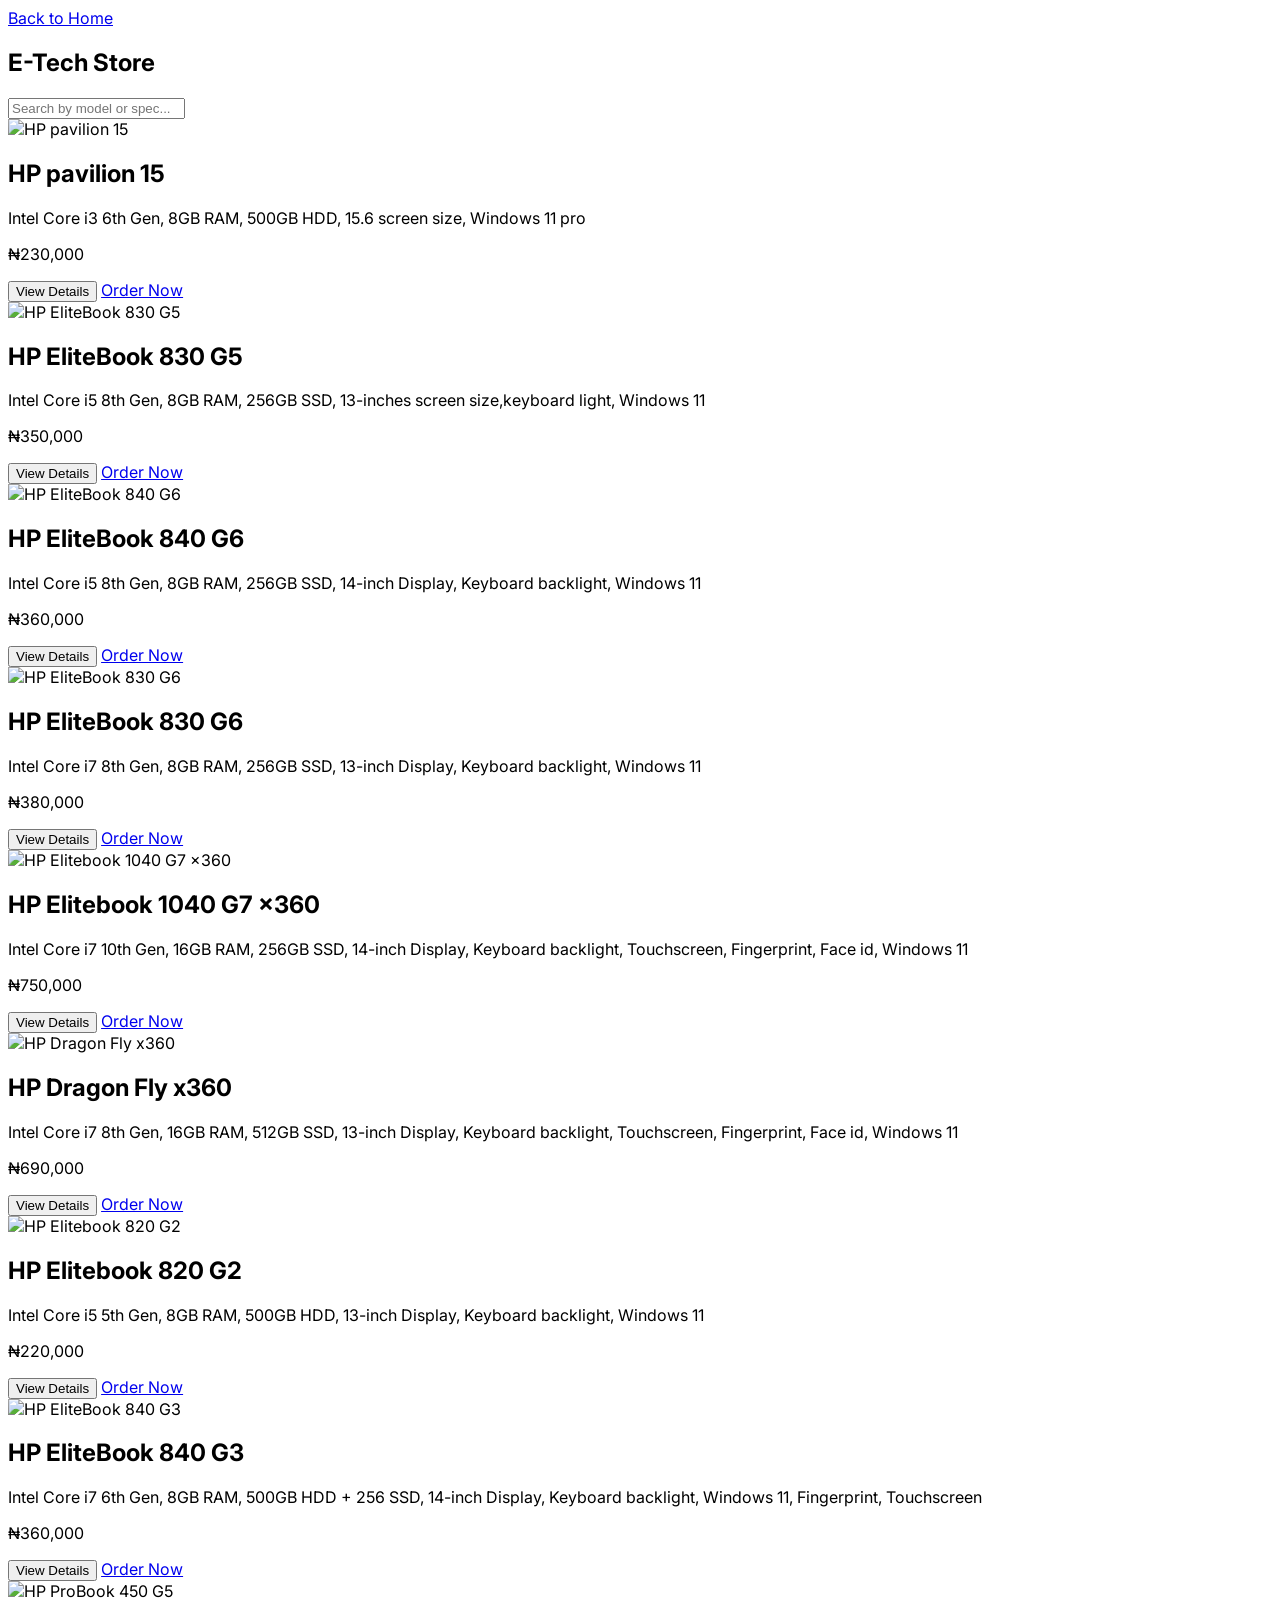
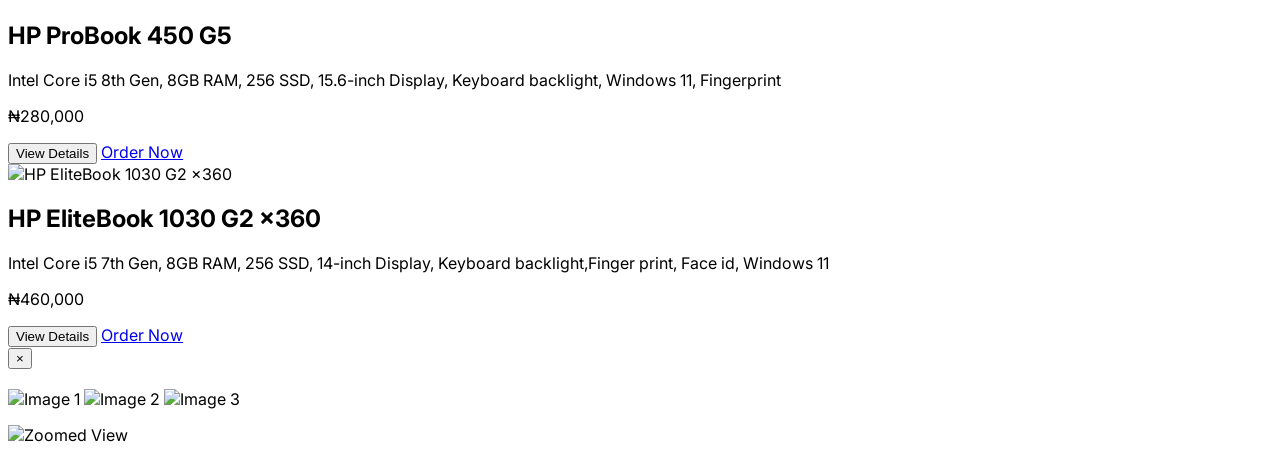
==== store.html @ 160f9343 "Add files via upload" ====
<!DOCTYPE html><html lang="en">
  <head>
    <meta charset="UTF-8">
    <meta name="viewport" content="width=device-width, initial-scale=1.0">
    <title>E-Tech Store</title>
    <link href="https://fonts.googleapis.com/css2?family=Inter:wght@400;600&display=swap" rel="stylesheet">
    <script src="https://cdn.tailwindcss.com"></script>
    <style>
        body {
            font-family: 'Inter', sans-serif;
        }
        .zoom:hover {
            transform: scale(1.1);
            transition: transform 0.3s ease;
        }
    </style>
</head>
<body class="bg-gray-100">
    <nav class="bg-white shadow-md p-4 flex justify-between items-center">
        <a href="index.html" class="text-xl font-bold text-blue-600">Back to Home</a>
        <h1 class="text-xl font-semibold text-gray-800">E-Tech Store</h1>
    </nav><div class="p-4">
    <input id="filterInput" type="text" placeholder="Search by model or spec..."
        class="w-full p-2 mb-4 border border-gray-300 rounded-md" oninput="filterProducts()"><div id="productGrid" class="grid grid-cols-1 sm:grid-cols-2 lg:grid-cols-3 gap-6"></div>

</div><!-- Modal for product details --><div id="productModal" class="fixed inset-0 bg-black bg-opacity-50 hidden justify-center items-center z-50">
    <div class="bg-white p-6 rounded-lg max-w-lg w-full relative">
        <button onclick="closeModal()" class="absolute top-2 right-2 text-gray-500 text-2xl">&times;</button>
        <h2 id="modalTitle" class="text-xl font-semibold mb-2"></h2>
        <div class="grid grid-cols-3 gap-2 mb-4">
            <img id="modalImg1" src="" alt="Image 1" class="rounded cursor-pointer zoom">
            <img id="modalImg2" src="" alt="Image 2" class="rounded cursor-pointer zoom">
            <img id="modalImg3" src="" alt="Image 3" class="rounded cursor-pointer zoom">
        </div>
        <p id="modalSpecs" class="text-gray-700"></p>
    </div>
</div><!-- Zoom Lightbox -->
<div id="zoomLightbox" class="fixed inset-0 bg-black bg-opacity-80 hidden justify-center items-center z-50">
  <img id="zoomedImg" src="" class="max-h-[90%] max-w-[90%] rounded-lg shadow-xl" alt="Zoomed View">
</div>

<script>
  const products = [
    {
      model: "HP pavilion 15",
      specs: "Intel Core i3 6th Gen, 8GB RAM, 500GB HDD, 15.6 screen size, Windows 11 pro",
      price: "₦230,000",
      images: ["/images/pavilion.jpg", "/images/pavilion 2.jpg", "/images/pavilion.jpg"]
    },
    {
      model: "HP EliteBook 830 G5",
      specs: "Intel Core i5 8th Gen, 8GB RAM, 256GB SSD, 13-inches screen size,keyboard light, Windows 11",
      price: "₦350,000",
      images: ["/images/G5.jpg", "/images/g52.jpg", "/images/g53.jpg"]
    },
    {
      model: "HP EliteBook 840 G6",
      specs: "Intel Core i5 8th Gen, 8GB RAM, 256GB SSD, 14-inch Display, Keyboard backlight, Windows 11",
      price: "₦360,000",
      images: ["/images/g6.jpg", "/images/g61.jpg", "/images/g62.jpg"]
    },
     {
      model: "HP EliteBook 830 G6",
      specs: "Intel Core i7 8th Gen, 8GB RAM, 256GB SSD, 13-inch Display, Keyboard backlight, Windows 11",
      price: "₦380,000",
      images: ["/images/g63.jpg", "/images/g64.jpg", "/images/g65.jpg"]
    },
    {
      model: "HP Elitebook 1040 G7 x360",
      specs: "Intel Core i7 10th Gen, 16GB RAM, 256GB SSD, 14-inch Display, Keyboard backlight, Touchscreen, Fingerprint, Face id, Windows 11",
      price: "₦750,000",
      images: ["/images/g4.jpg", "/images/g4.jpg", "/images/g4.jpg"]
    },
     {
      model: "HP Dragon Fly x360",
      specs: "Intel Core i7 8th Gen, 16GB RAM, 512GB SSD, 13-inch Display, Keyboard backlight, Touchscreen, Fingerprint, Face id, Windows 11",
      price: "₦690,000",
      images: ["/images/fly1.jpg", "/images/fly2.jpg", "/images/fly3.jpg"]
    },
    {
      model: "HP Elitebook 820 G2",
      specs: "Intel Core i5 5th Gen, 8GB RAM, 500GB HDD, 13-inch Display, Keyboard backlight, Windows 11",
      price: "₦220,000",
      images: ["/images/g2.jpg", "/images/g22.jpg", "/images/g23.jpg"]
    },
    {
      model: "HP EliteBook 840 G3",
      specs: "Intel Core i7 6th Gen, 8GB RAM, 500GB HDD + 256 SSD, 14-inch Display, Keyboard backlight, Windows 11, Fingerprint, Touchscreen",
      price: "₦360,000",
      images: ["/images/g3.jpg", "/images/g32.jpg", "/images/g33.jpg"]
    },
     {
      model: "HP ProBook 450 G5",
      specs: "Intel Core i5 8th Gen, 8GB RAM, 256 SSD, 15.6-inch Display, Keyboard backlight, Windows 11, Fingerprint",
      price: "₦280,000",
      images: ["/images/pro.jpg", "/images/pro1.jpg", "/images/pro2.jpg"]
    },
    {
      model: "HP EliteBook 1030 G2 x360",
      specs: "Intel Core i5 7th Gen, 8GB RAM, 256 SSD, 14-inch Display, Keyboard backlight,Finger print, Face id, Windows 11",
      price: "₦460,000",
      images: ["/images/g24.jpg", "/images/g25.jpg", "/images/g26.jpg"]
    },
  ];

  function displayProducts(filteredProducts = products) {
    const grid = document.getElementById('productGrid');
    grid.innerHTML = '';

    filteredProducts.forEach(product => {
      const card = document.createElement('div');
      card.className = 'bg-white p-4 rounded-lg shadow-md';

      card.innerHTML = `
        <img src="${product.images[0]}" alt="${product.model}" class="w-full h-40 object-cover mb-2 rounded">
        <h2 class="text-lg font-semibold">${product.model}</h2>
        <p class="text-gray-600">${product.specs}</p>
        <p class="text-blue-600 font-bold mt-2">${product.price}</p>
        <div class="flex justify-between mt-4">
          <button onclick='viewDetails(${JSON.stringify(product)})' class="text-sm bg-gray-200 hover:bg-gray-300 px-3 py-1 rounded">View Details</button>
          <a href="https://wa.me/2347013930533?text=Hello, I'm%20interested%20in%20${encodeURIComponent(product.model)}"
             class="text-sm bg-green-500 text-white px-3 py-1 rounded hover:bg-green-600">Order Now</a>
        </div>
      `;
      grid.appendChild(card);
    });
  }

  function filterProducts() {
    const query = document.getElementById('filterInput').value.toLowerCase();
    const filtered = products.filter(p =>
      p.model.toLowerCase().includes(query) || p.specs.toLowerCase().includes(query)
    );
    displayProducts(filtered);
  }

  function viewDetails(product) {
    document.getElementById('modalTitle').textContent = product.model;
    document.getElementById('modalSpecs').textContent = product.specs;
    document.getElementById('modalImg1').src = product.images[0];
    document.getElementById('modalImg2').src = product.images[1];
    document.getElementById('modalImg3').src = product.images[2];
    document.getElementById('productModal').classList.remove('hidden');
    document.getElementById('productModal').classList.add('flex');
  }

  function closeModal() {
    document.getElementById('productModal').classList.add('hidden');
    document.getElementById('productModal').classList.remove('flex');
  }

  // Lightbox zoom
  const zoomedImg = document.getElementById('zoomedImg');
  const zoomLightbox = document.getElementById('zoomLightbox');

  ['modalImg1', 'modalImg2', 'modalImg3'].forEach(id => {
    document.getElementById(id).addEventListener('click', (e) => {
      zoomedImg.src = e.target.src;
      zoomLightbox.classList.remove('hidden');
      zoomLightbox.classList.add('flex');
    });
  });

  zoomLightbox.addEventListener('click', () => {
    zoomLightbox.classList.add('hidden');
    zoomLightbox.classList.remove('flex');
  });

  // Initial display
  displayProducts();
</script>
</body>
</html>
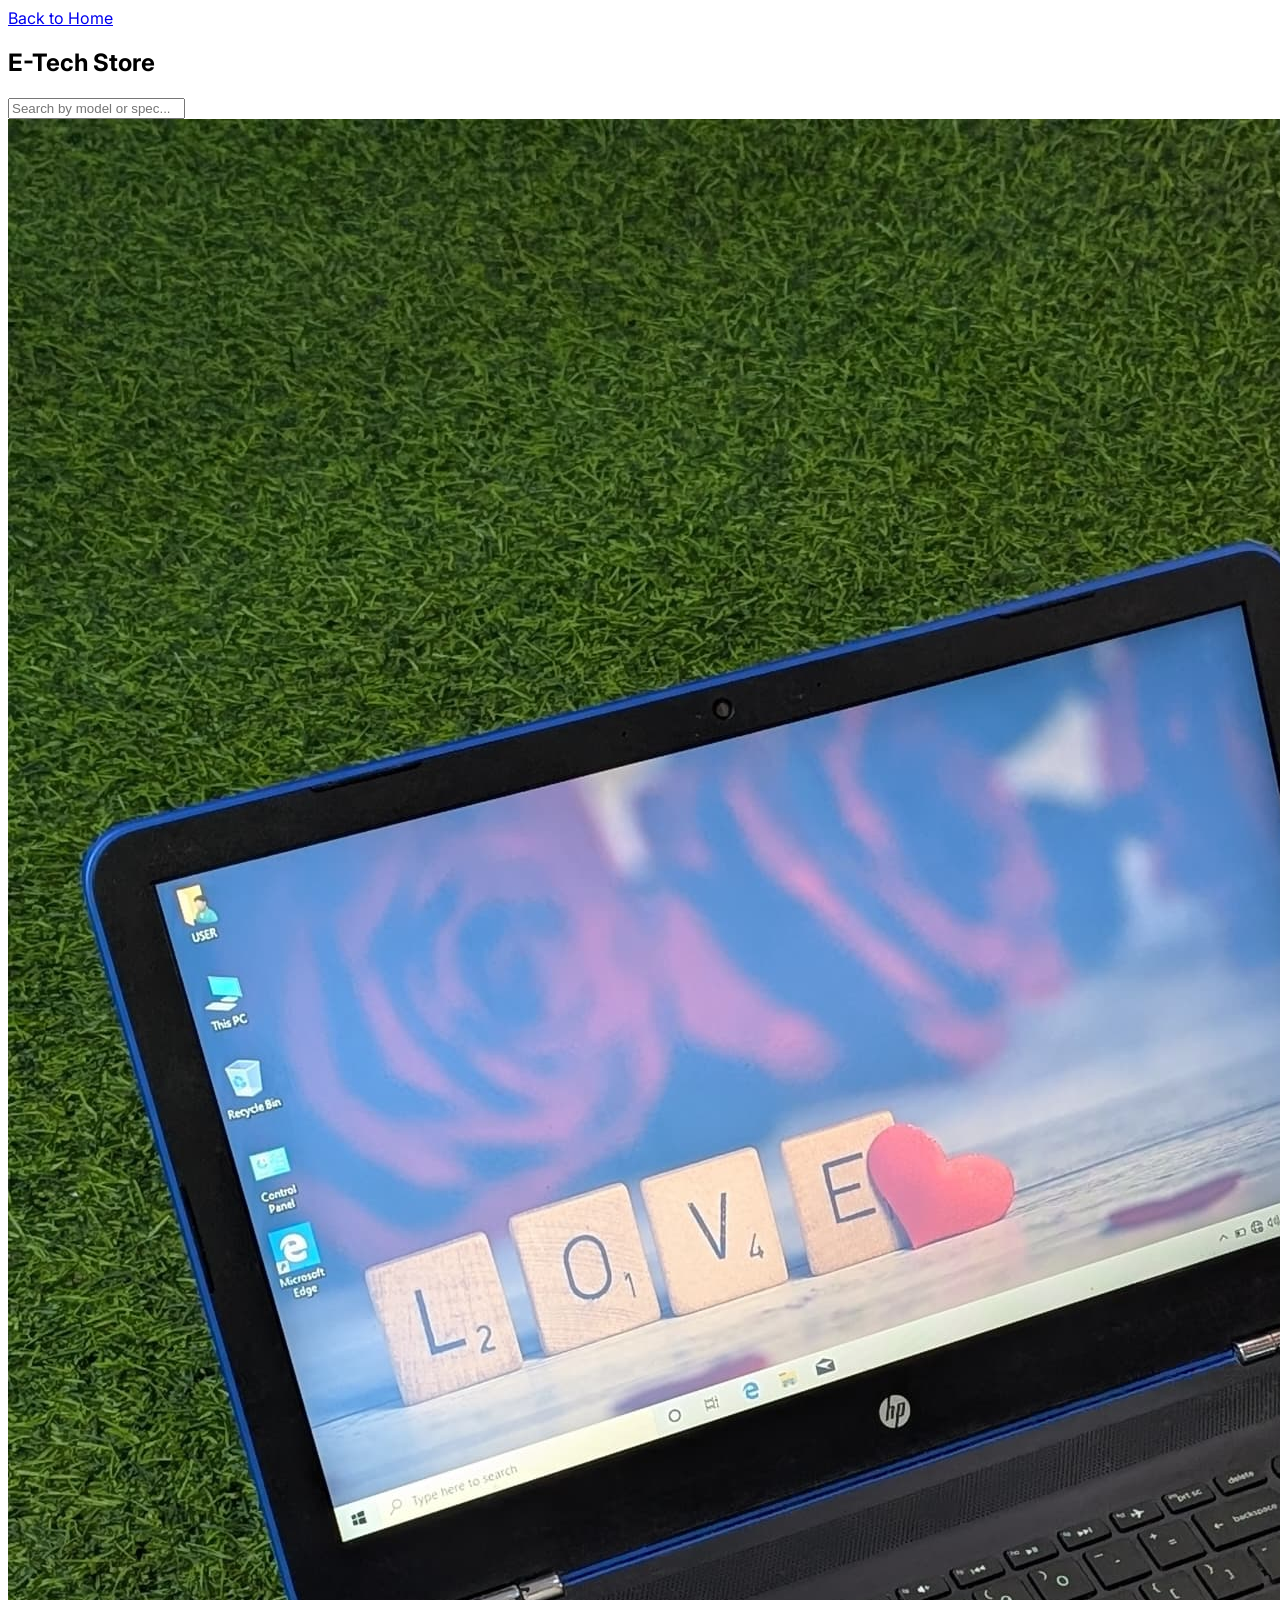
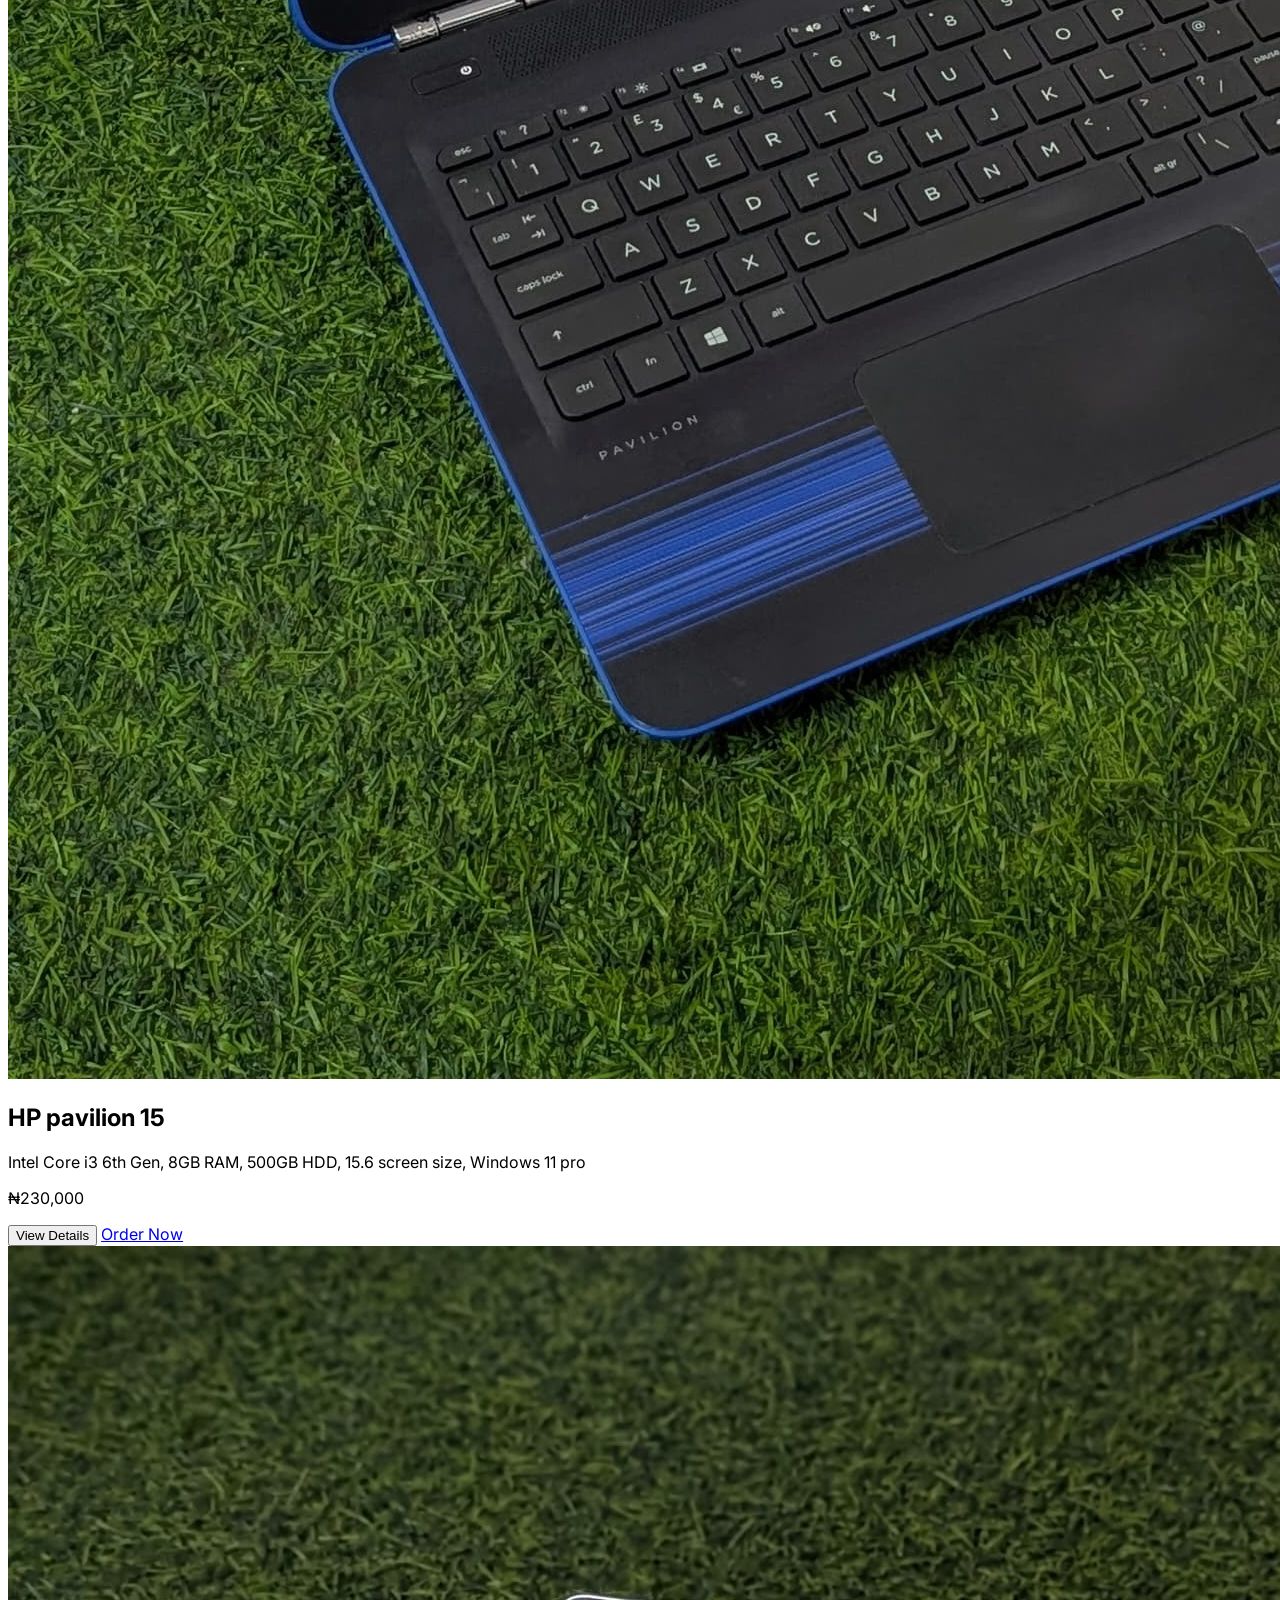
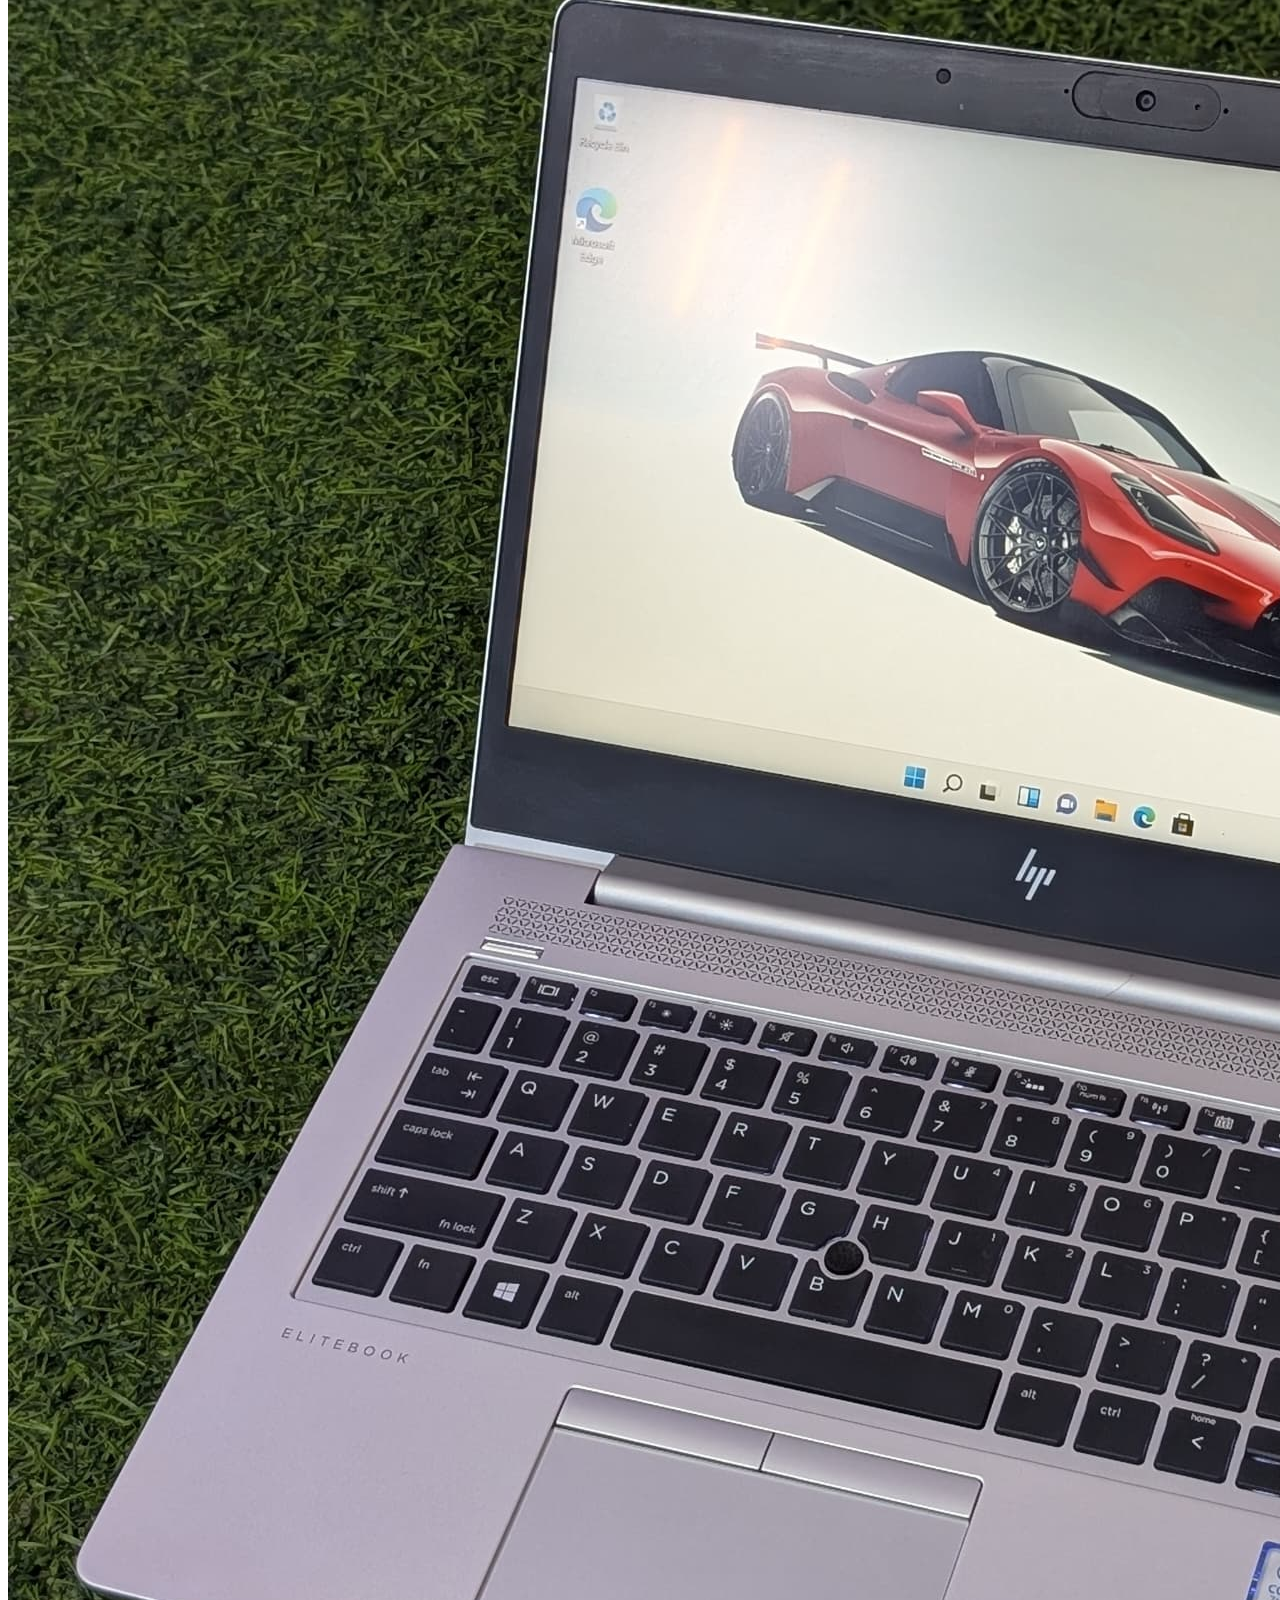
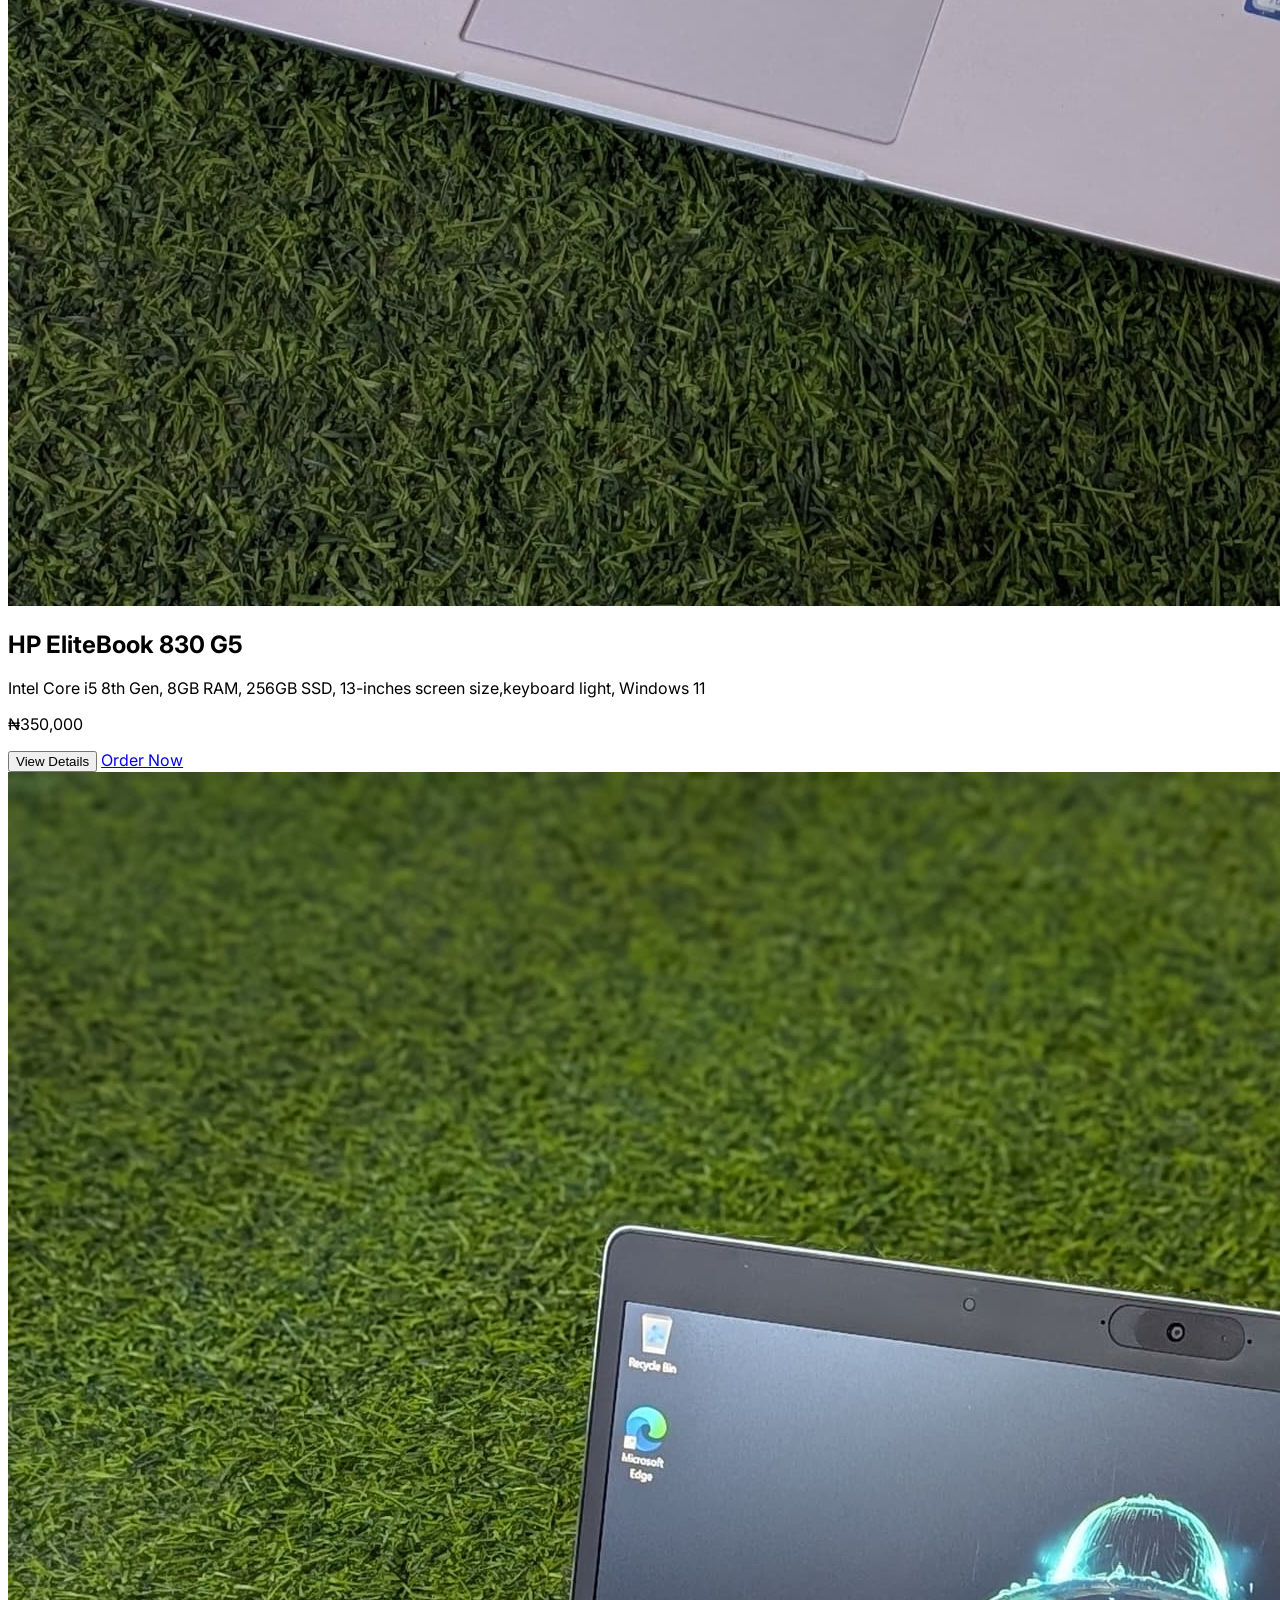
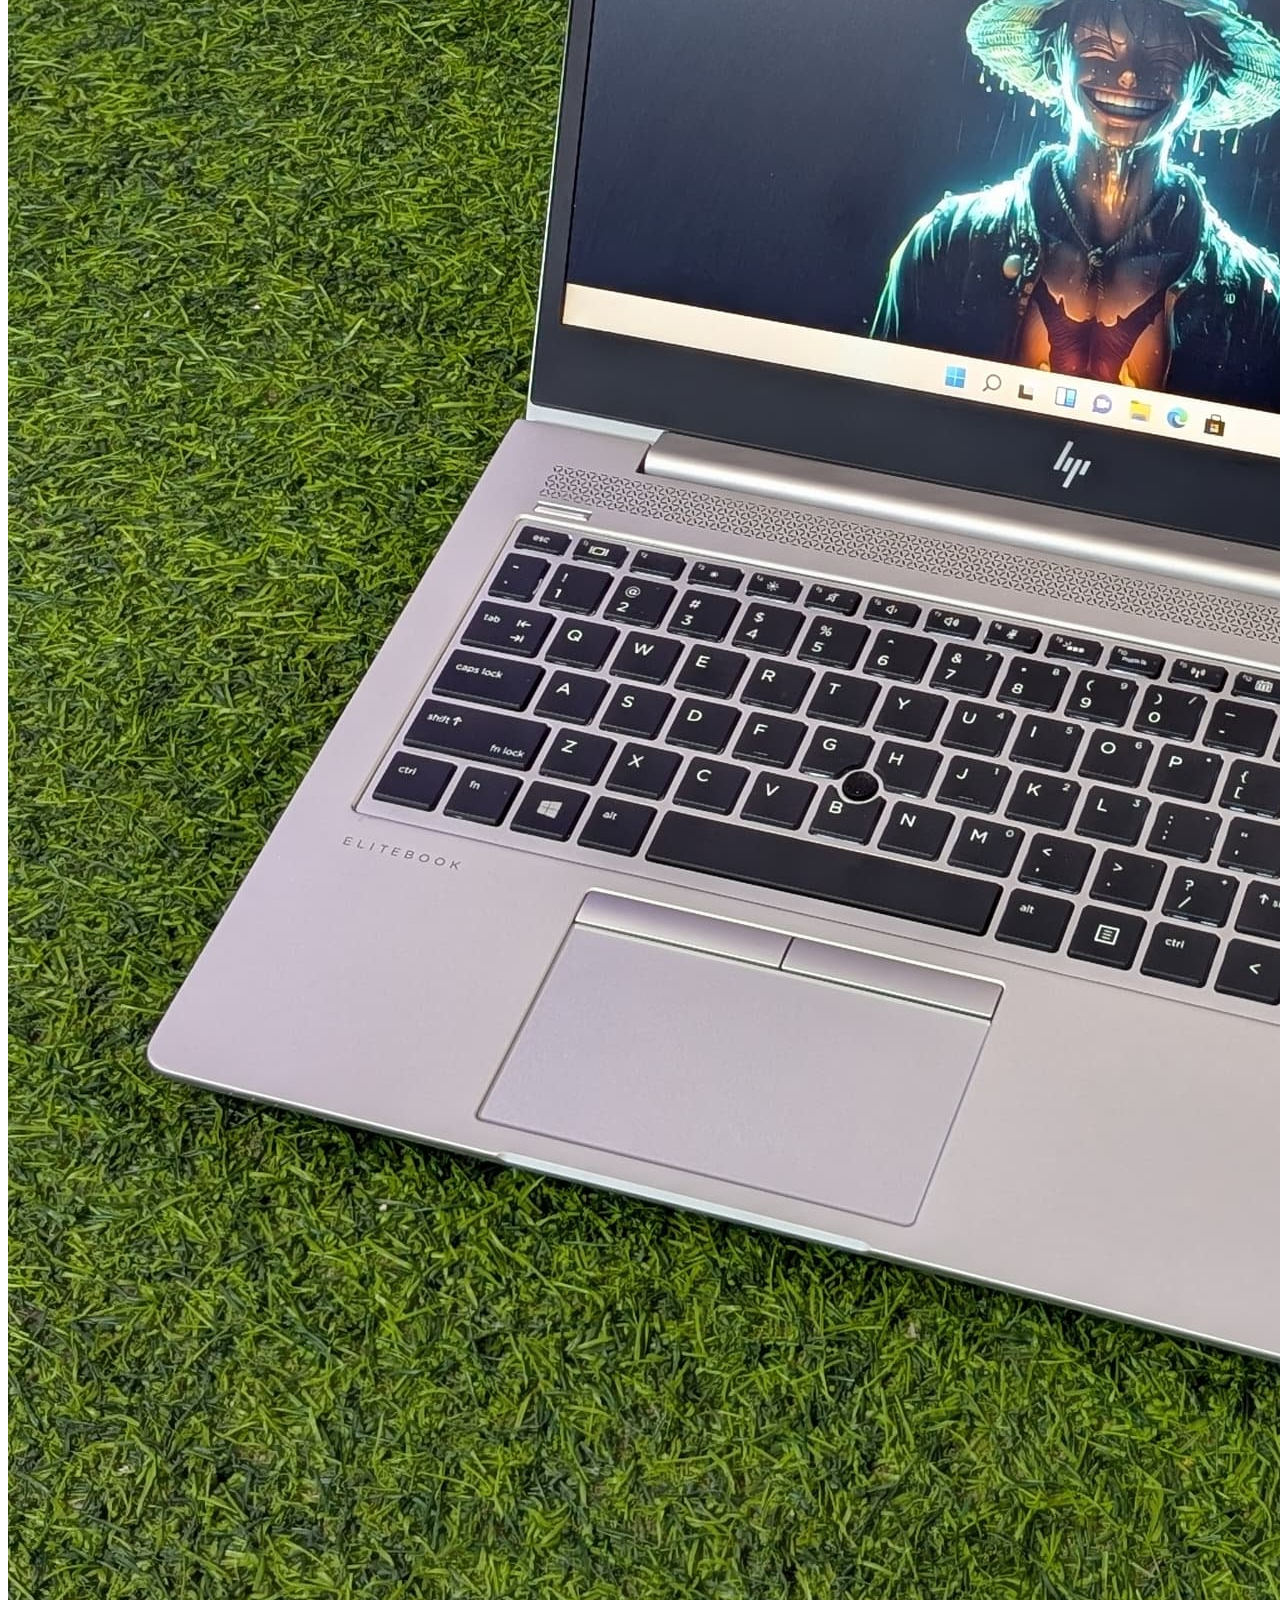
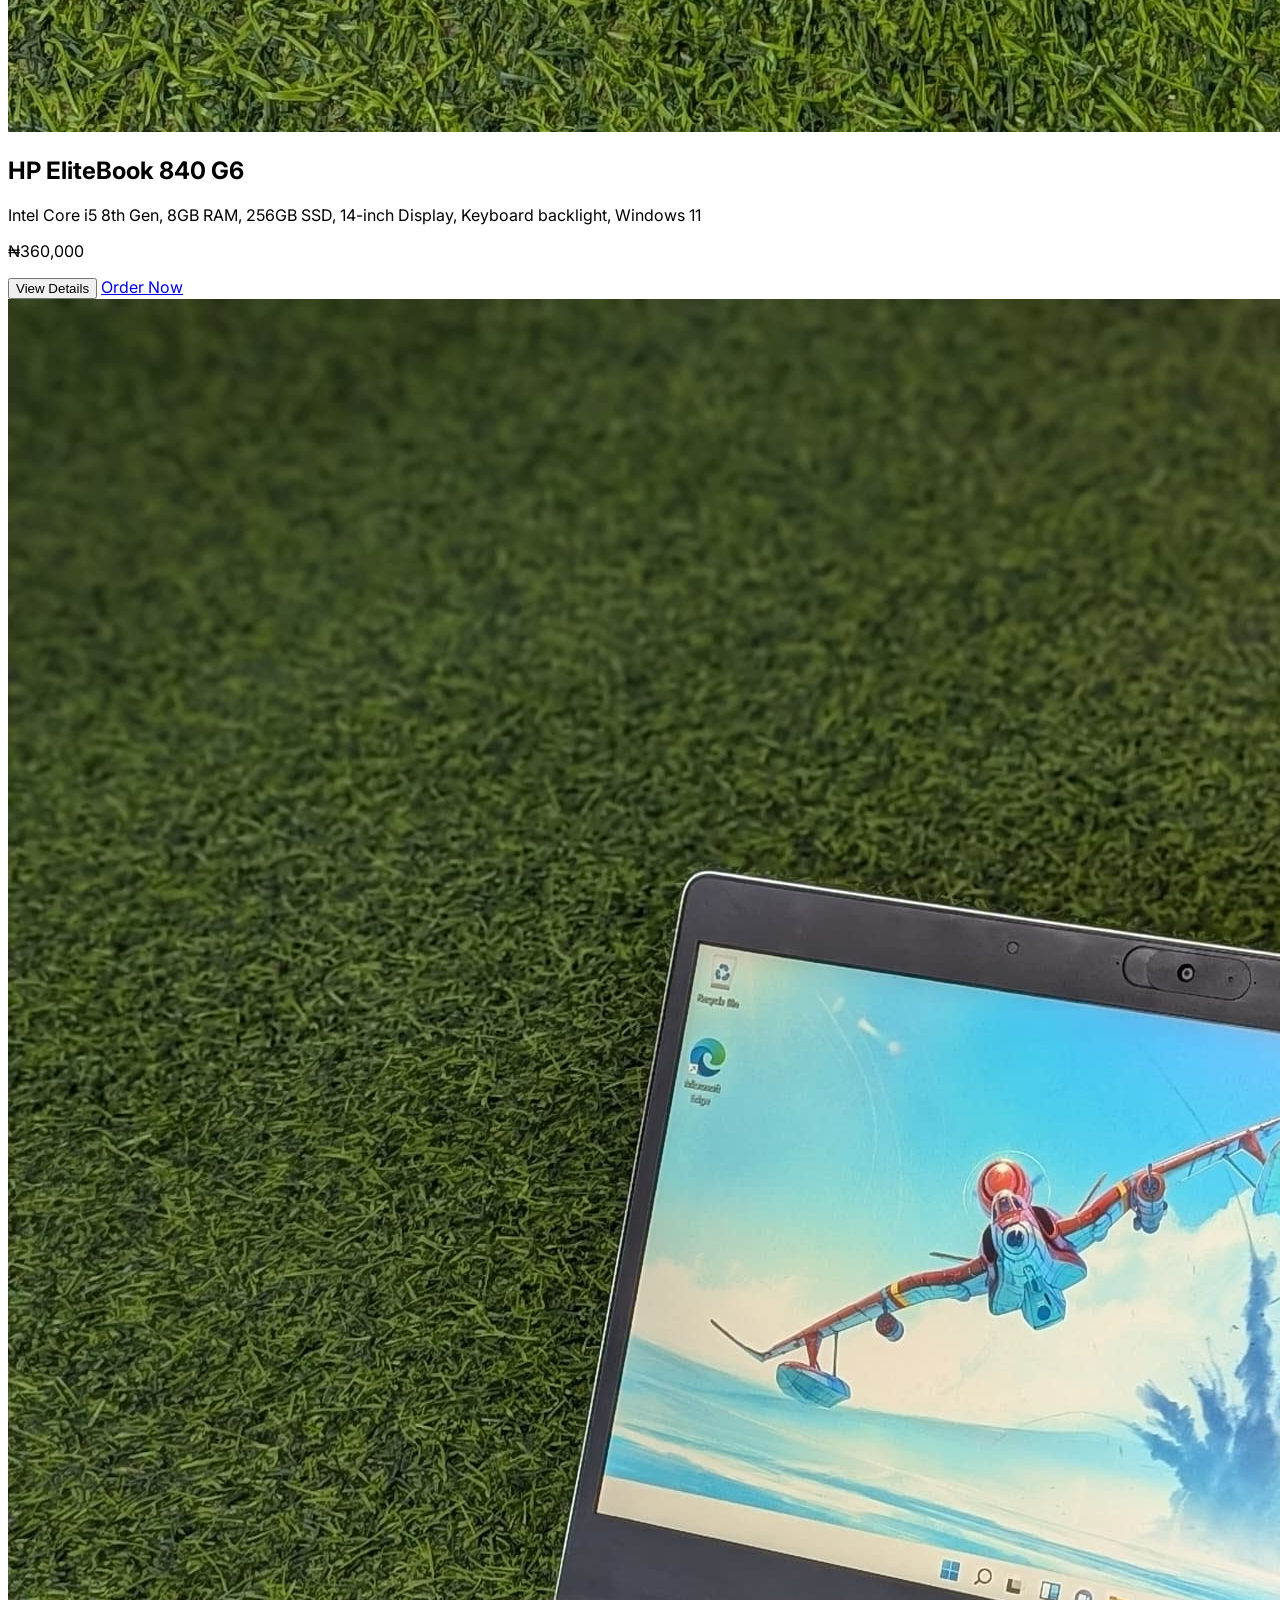
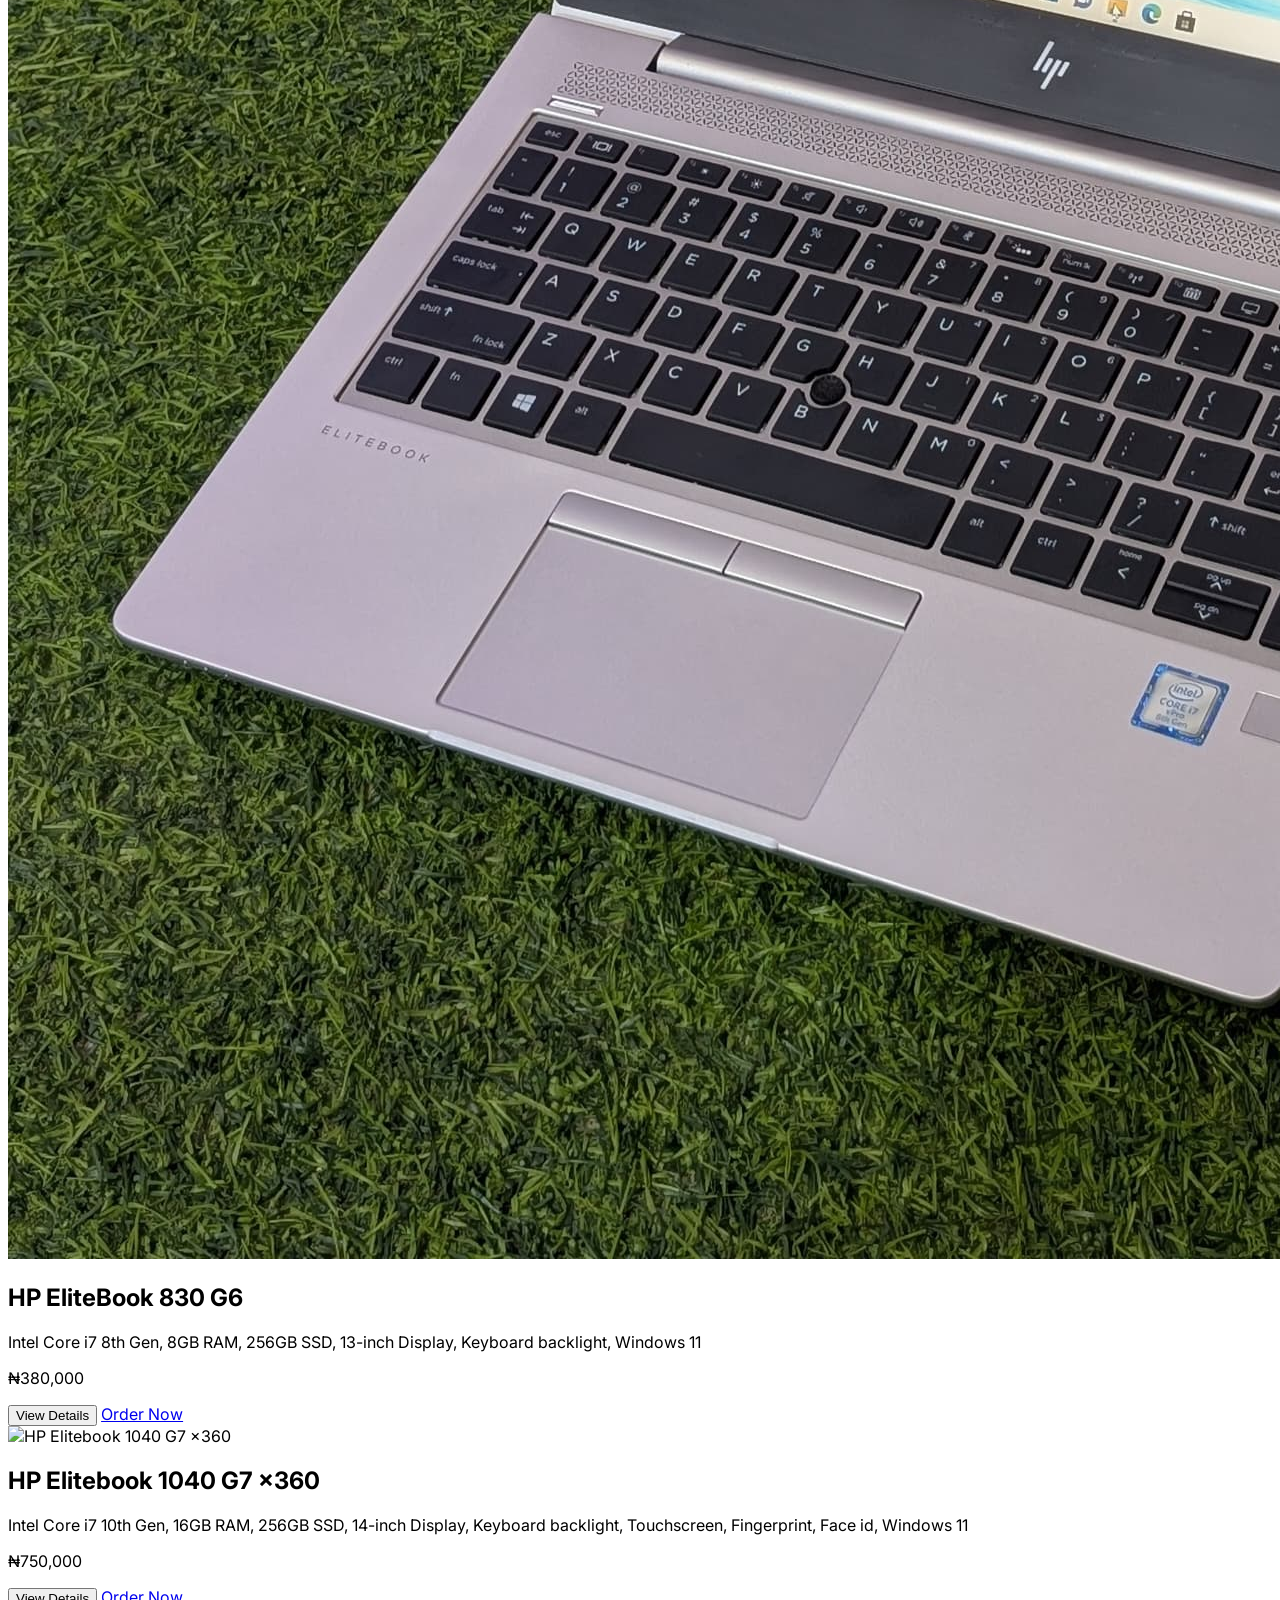
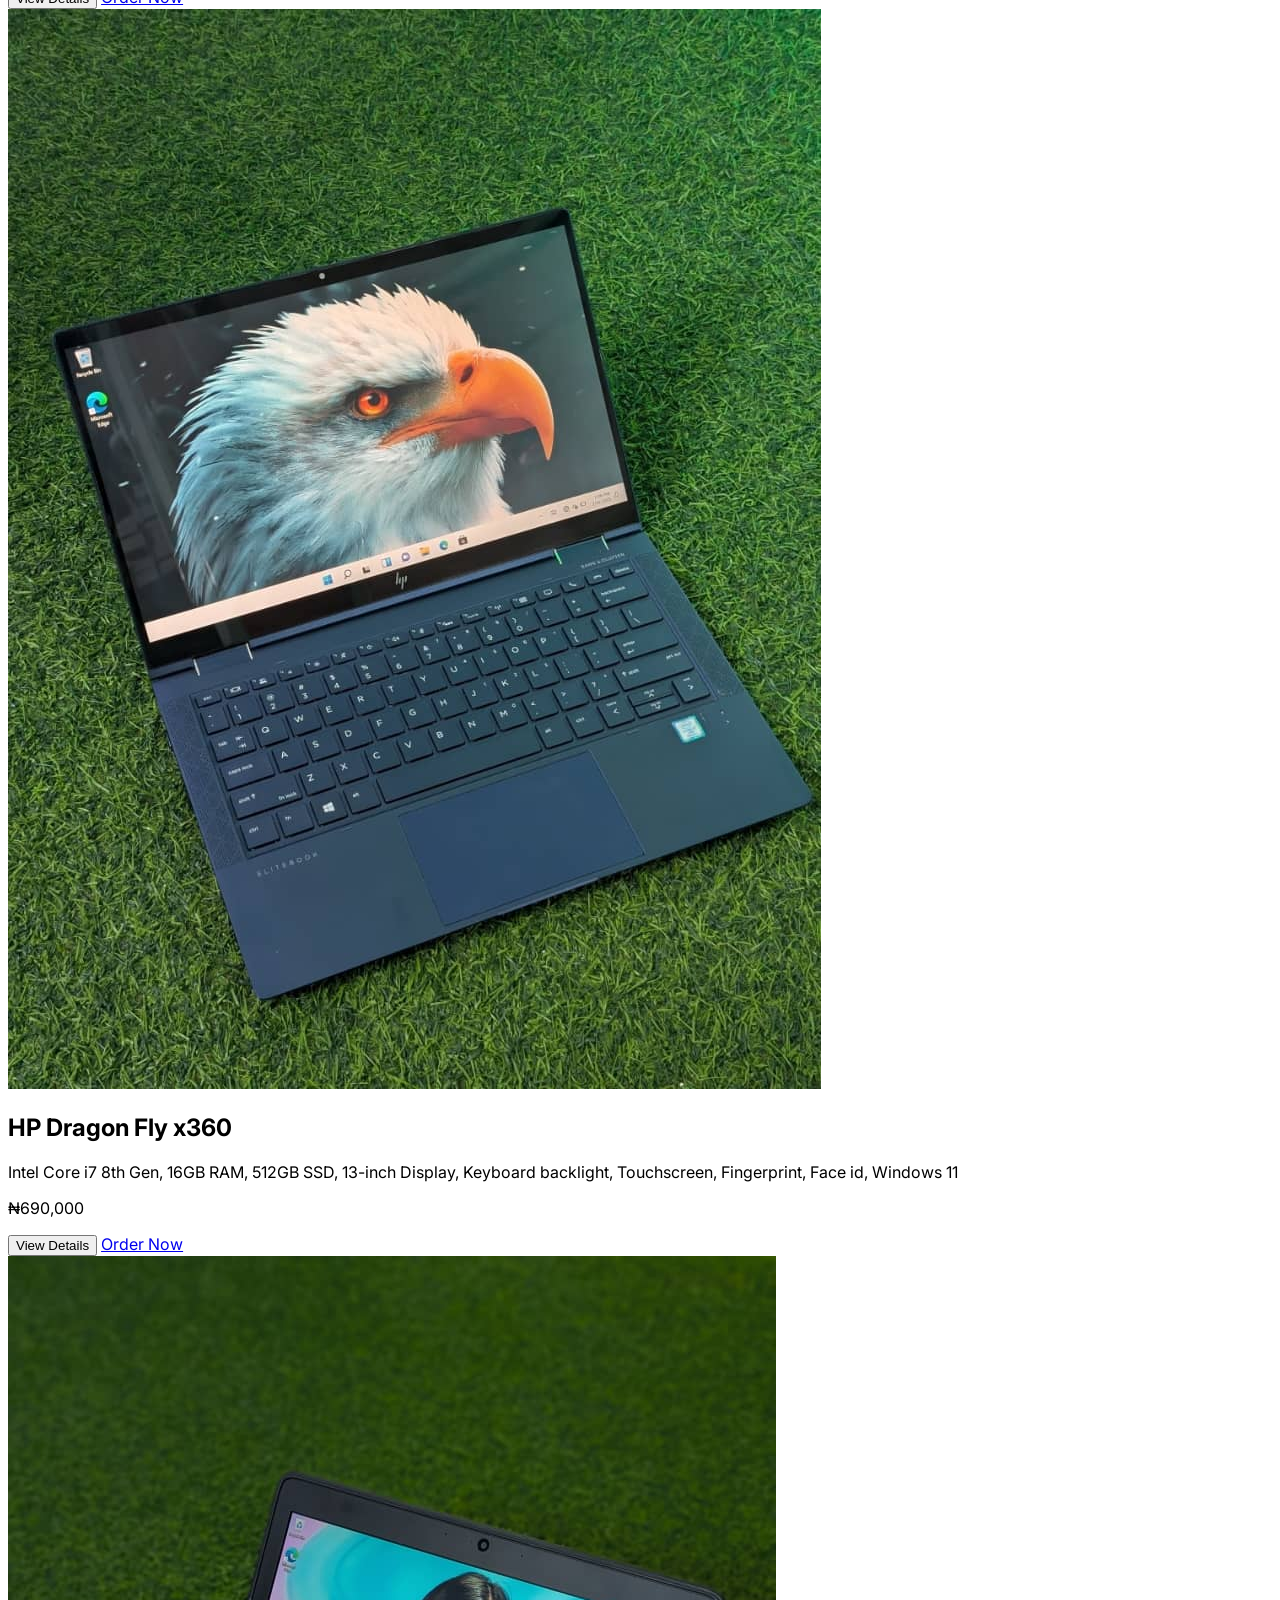
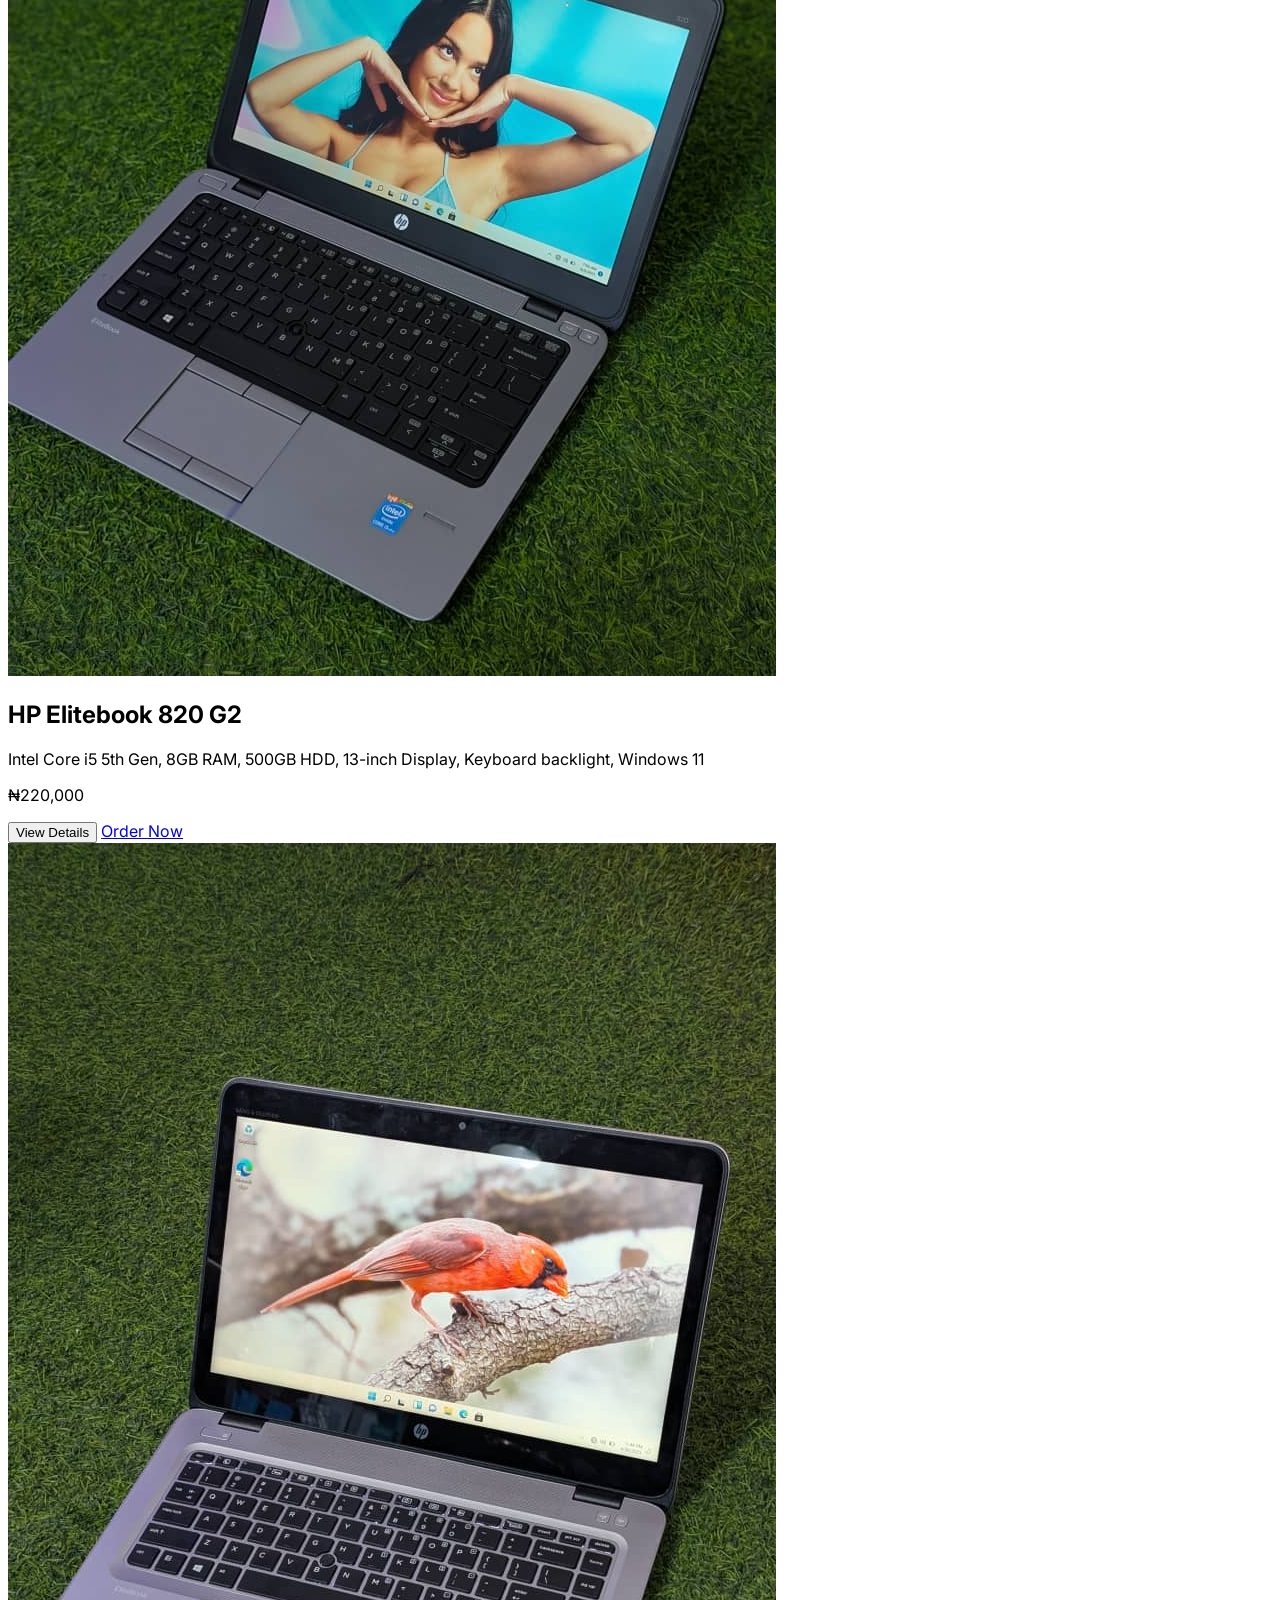
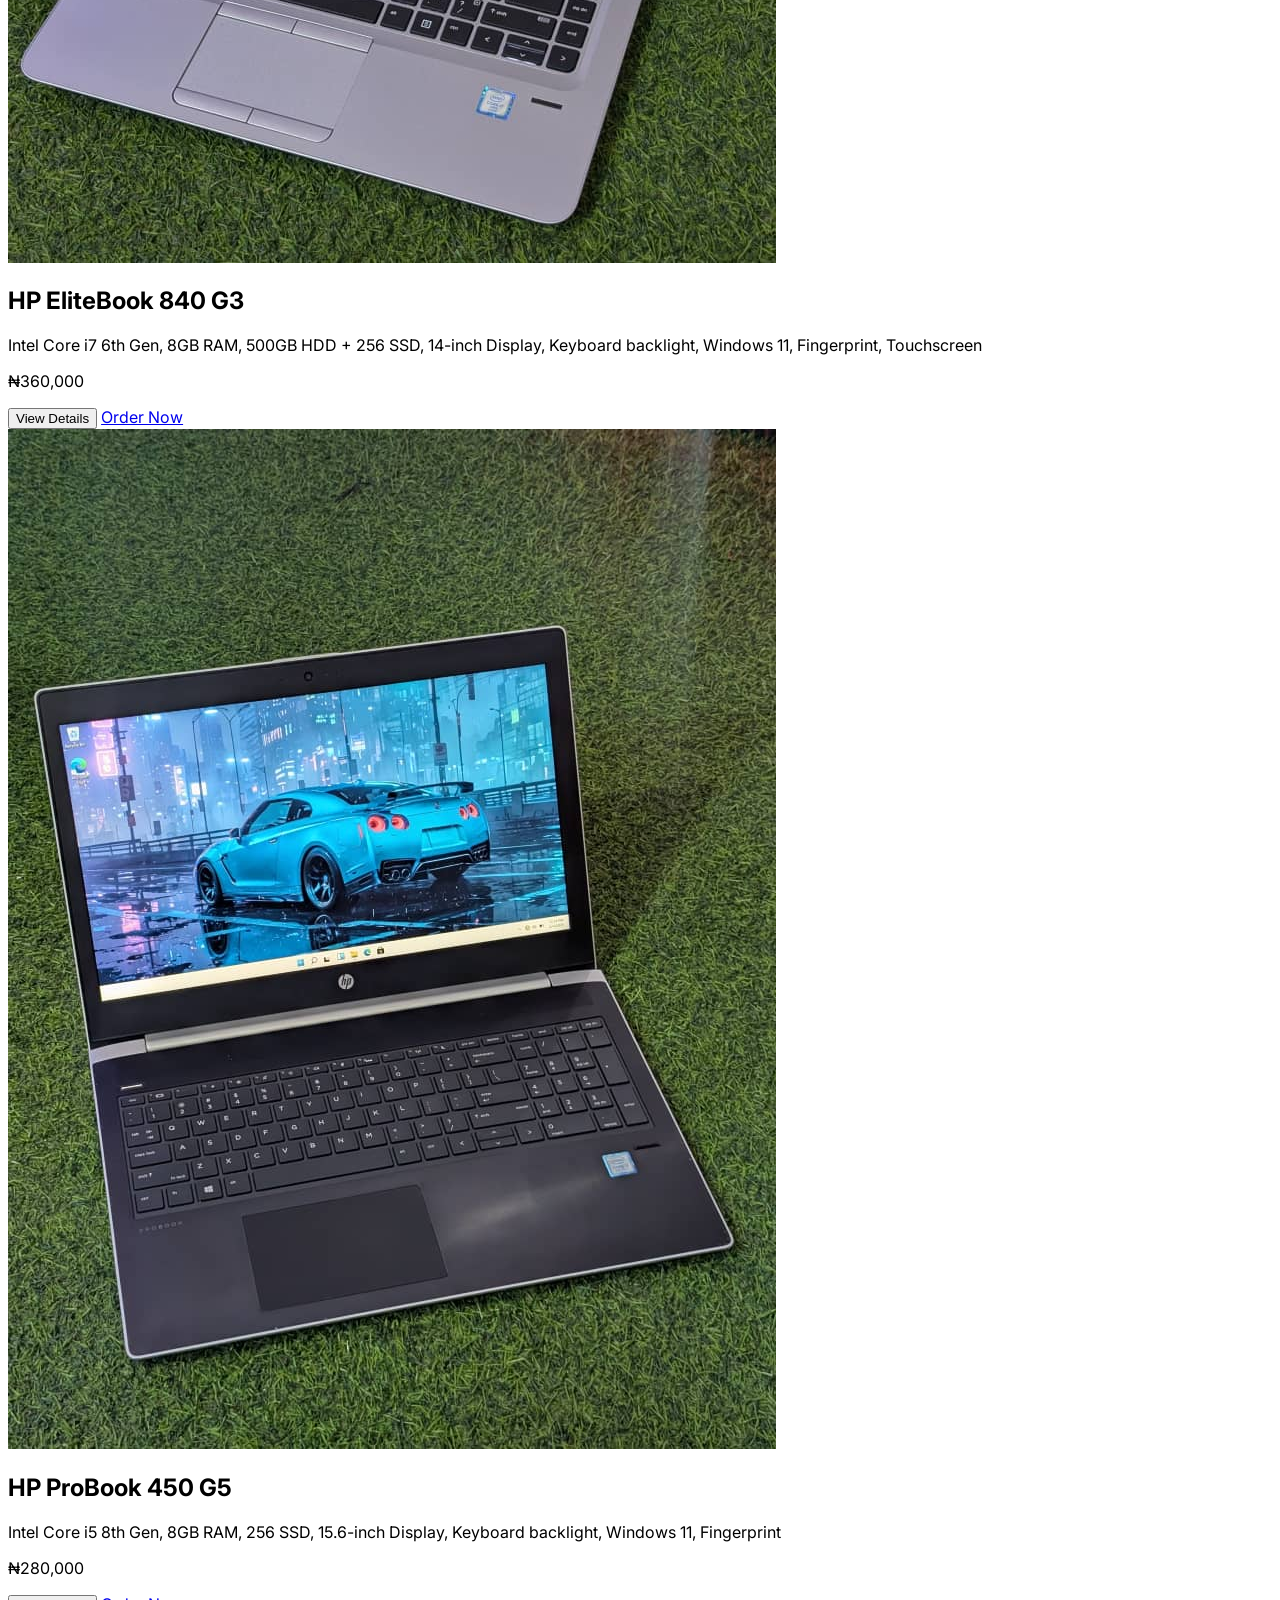
==== commit 7553e501: "store.html updated" ====
--- a/store.html
+++ b/store.html
@@ -45,61 +45,61 @@
       model: "HP pavilion 15",
       specs: "Intel Core i3 6th Gen, 8GB RAM, 500GB HDD, 15.6 screen size, Windows 11 pro",
       price: "₦230,000",
-      images: ["/images/pavilion.jpg", "/images/pavilion 2.jpg", "/images/pavilion.jpg"]
+      images: ["pavilion.jpg", "pavilion 2.jpg", "pavilion.jpg"]
     },
     {
       model: "HP EliteBook 830 G5",
       specs: "Intel Core i5 8th Gen, 8GB RAM, 256GB SSD, 13-inches screen size,keyboard light, Windows 11",
       price: "₦350,000",
-      images: ["/images/G5.jpg", "/images/g52.jpg", "/images/g53.jpg"]
+      images: ["G5.jpg", "g52.jpg", "g53.jpg"]
     },
     {
       model: "HP EliteBook 840 G6",
       specs: "Intel Core i5 8th Gen, 8GB RAM, 256GB SSD, 14-inch Display, Keyboard backlight, Windows 11",
       price: "₦360,000",
-      images: ["/images/g6.jpg", "/images/g61.jpg", "/images/g62.jpg"]
+      images: ["g6.jpg", "g61.jpg", "g62.jpg"]
     },
      {
       model: "HP EliteBook 830 G6",
       specs: "Intel Core i7 8th Gen, 8GB RAM, 256GB SSD, 13-inch Display, Keyboard backlight, Windows 11",
       price: "₦380,000",
-      images: ["/images/g63.jpg", "/images/g64.jpg", "/images/g65.jpg"]
+      images: ["g63.jpg", "g64.jpg", "g65.jpg"]
     },
     {
       model: "HP Elitebook 1040 G7 x360",
       specs: "Intel Core i7 10th Gen, 16GB RAM, 256GB SSD, 14-inch Display, Keyboard backlight, Touchscreen, Fingerprint, Face id, Windows 11",
       price: "₦750,000",
-      images: ["/images/g4.jpg", "/images/g4.jpg", "/images/g4.jpg"]
+      images: ["g4.jpg", "g4.jpg", "g4.jpg"]
     },
      {
       model: "HP Dragon Fly x360",
       specs: "Intel Core i7 8th Gen, 16GB RAM, 512GB SSD, 13-inch Display, Keyboard backlight, Touchscreen, Fingerprint, Face id, Windows 11",
       price: "₦690,000",
-      images: ["/images/fly1.jpg", "/images/fly2.jpg", "/images/fly3.jpg"]
+      images: ["fly1.jpg", "fly2.jpg", "fly3.jpg"]
     },
     {
       model: "HP Elitebook 820 G2",
       specs: "Intel Core i5 5th Gen, 8GB RAM, 500GB HDD, 13-inch Display, Keyboard backlight, Windows 11",
       price: "₦220,000",
-      images: ["/images/g2.jpg", "/images/g22.jpg", "/images/g23.jpg"]
+      images: ["g2.jpg", "g22.jpg", "g23.jpg"]
     },
     {
       model: "HP EliteBook 840 G3",
       specs: "Intel Core i7 6th Gen, 8GB RAM, 500GB HDD + 256 SSD, 14-inch Display, Keyboard backlight, Windows 11, Fingerprint, Touchscreen",
       price: "₦360,000",
-      images: ["/images/g3.jpg", "/images/g32.jpg", "/images/g33.jpg"]
+      images: ["g3.jpg", "g32.jpg", "g33.jpg"]
     },
      {
       model: "HP ProBook 450 G5",
       specs: "Intel Core i5 8th Gen, 8GB RAM, 256 SSD, 15.6-inch Display, Keyboard backlight, Windows 11, Fingerprint",
       price: "₦280,000",
-      images: ["/images/pro.jpg", "/images/pro1.jpg", "/images/pro2.jpg"]
+      images: ["pro.jpg", "pro1.jpg", "pro2.jpg"]
     },
     {
       model: "HP EliteBook 1030 G2 x360",
       specs: "Intel Core i5 7th Gen, 8GB RAM, 256 SSD, 14-inch Display, Keyboard backlight,Finger print, Face id, Windows 11",
       price: "₦460,000",
-      images: ["/images/g24.jpg", "/images/g25.jpg", "/images/g26.jpg"]
+      images: ["g24.jpg", "g25.jpg", "g26.jpg"]
     },
   ];
 
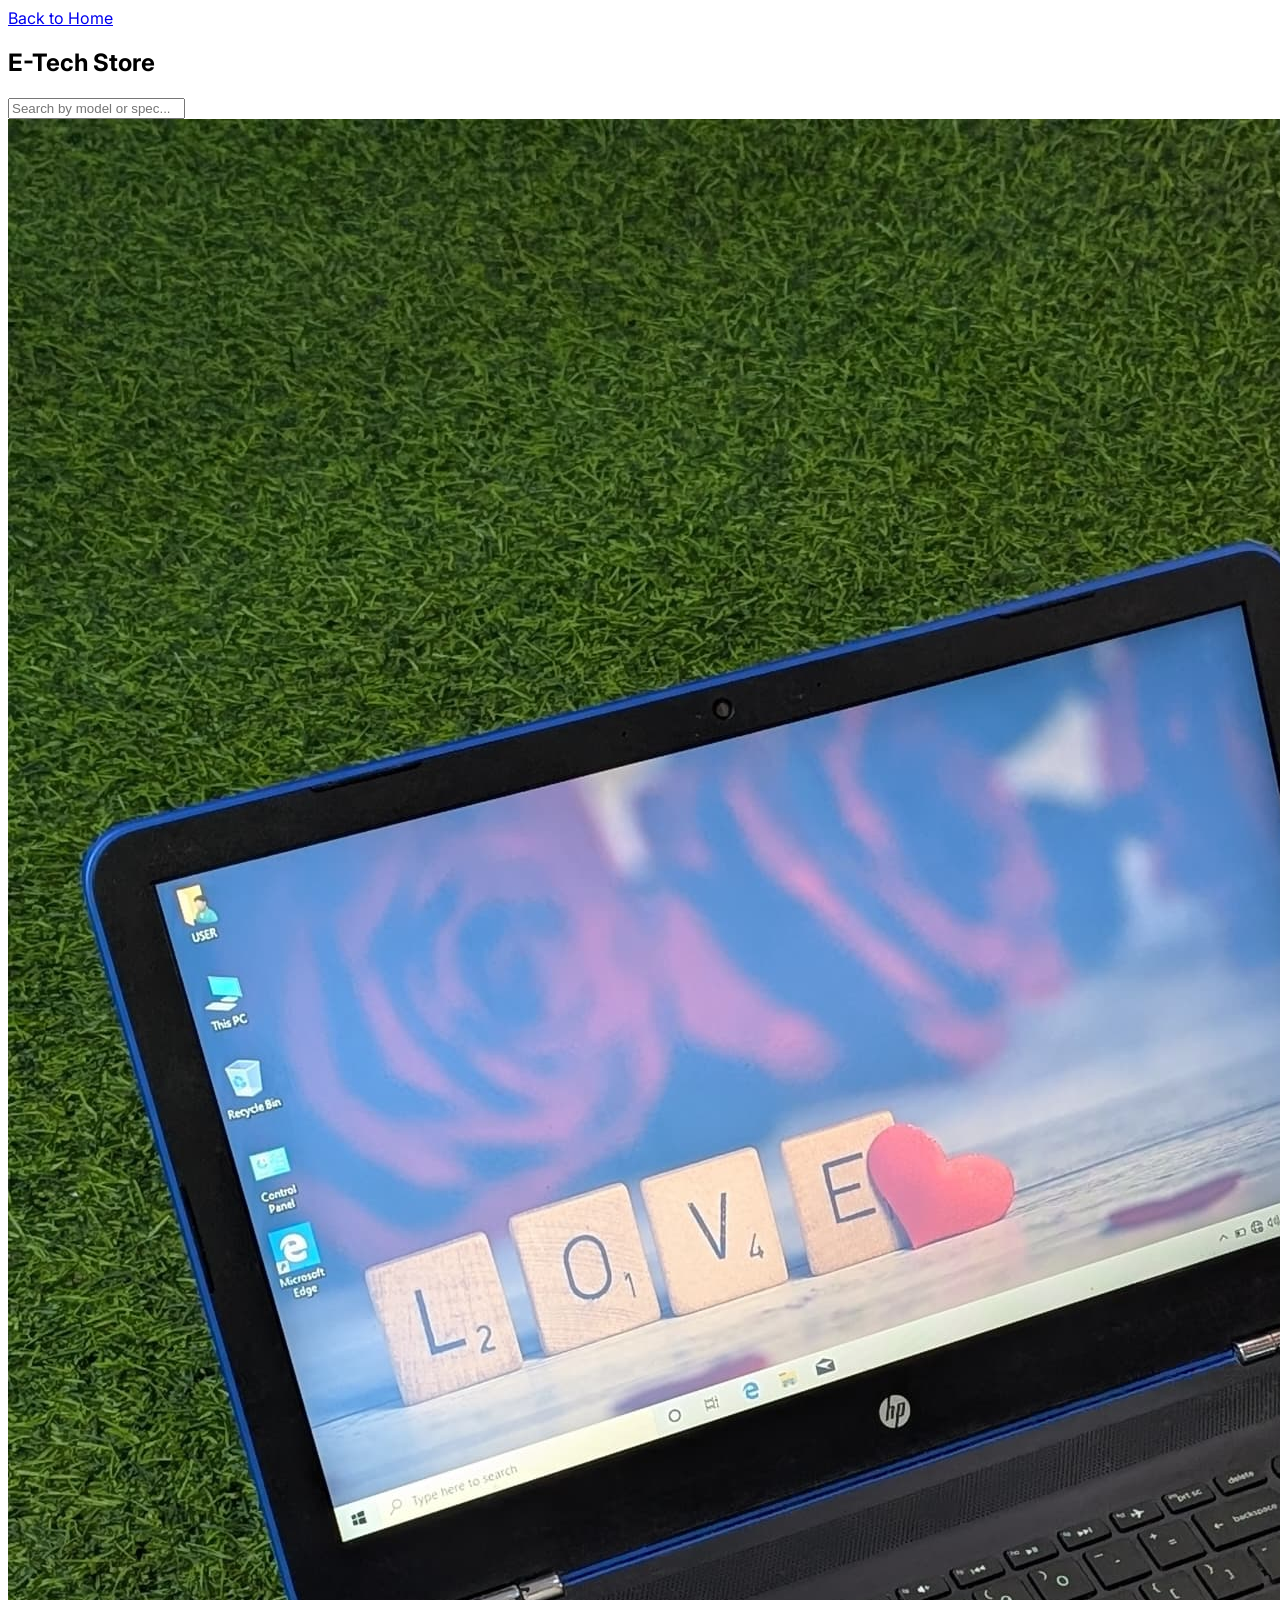
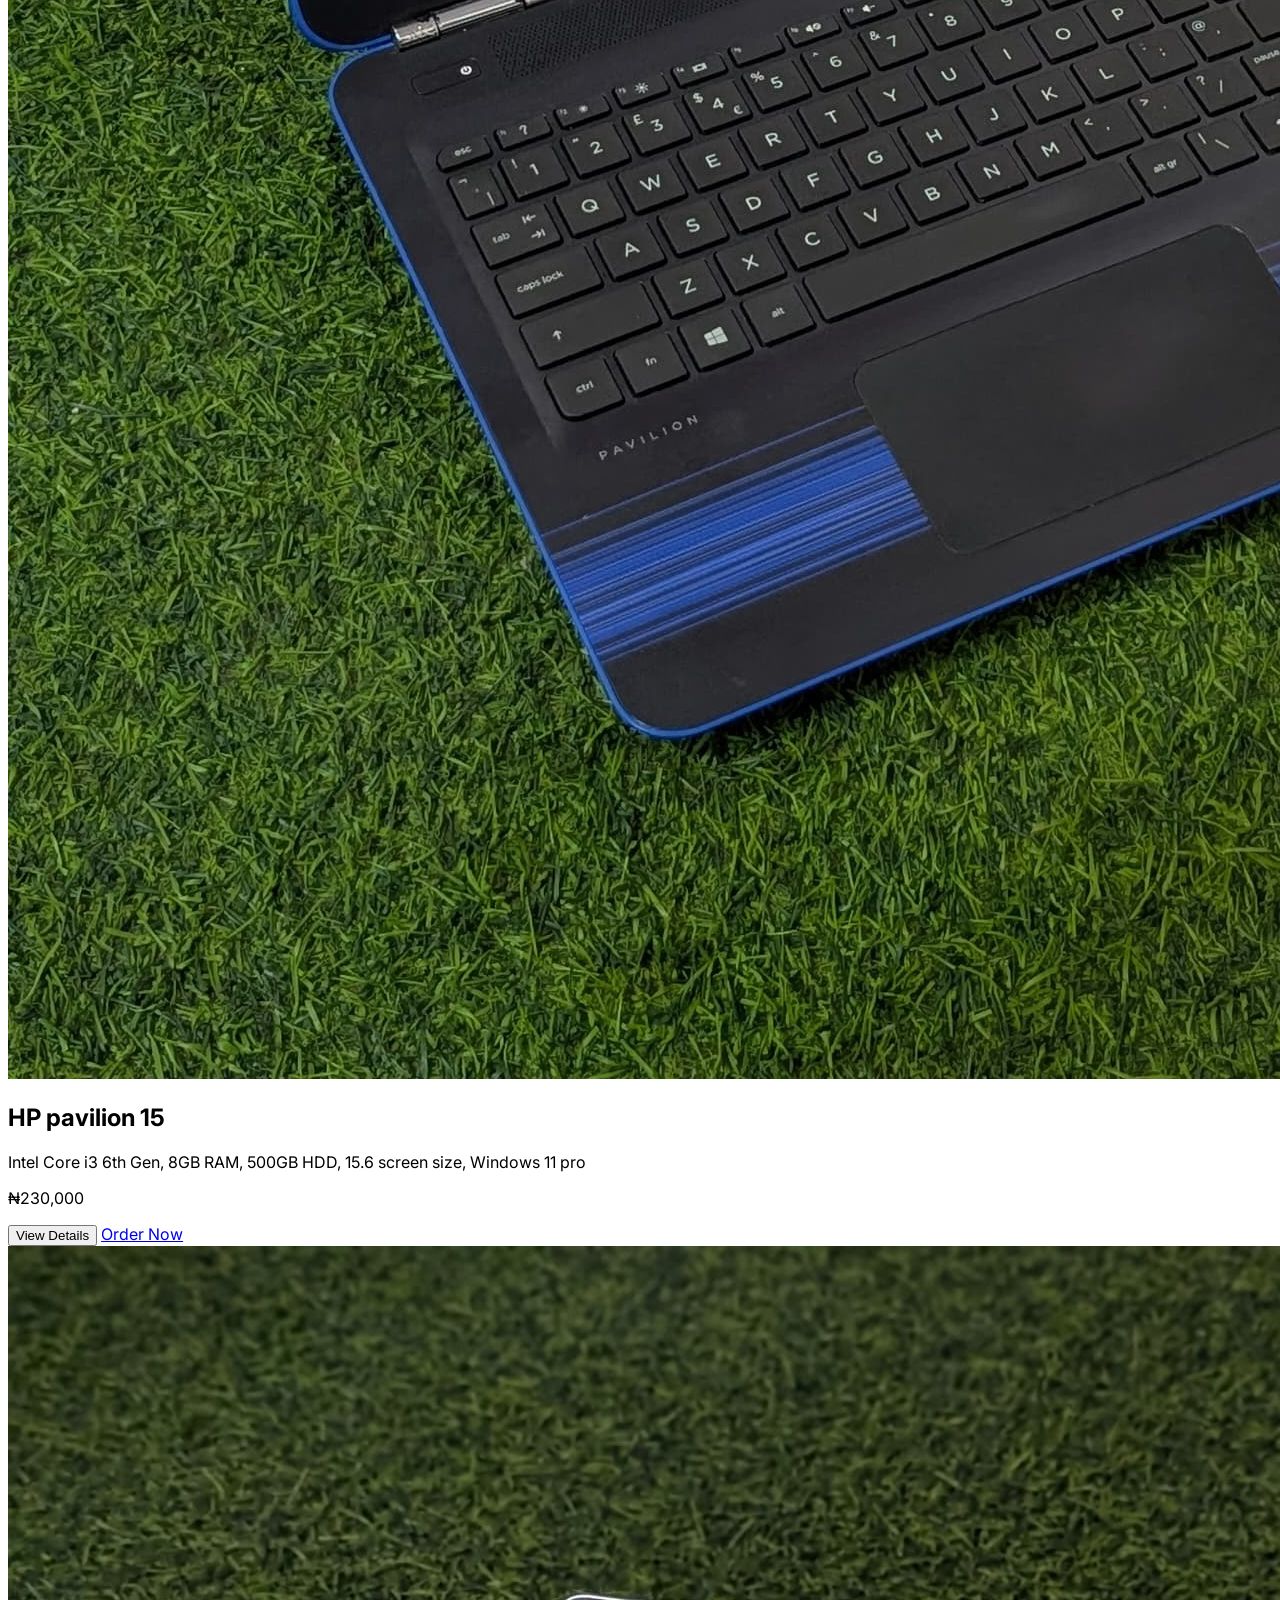
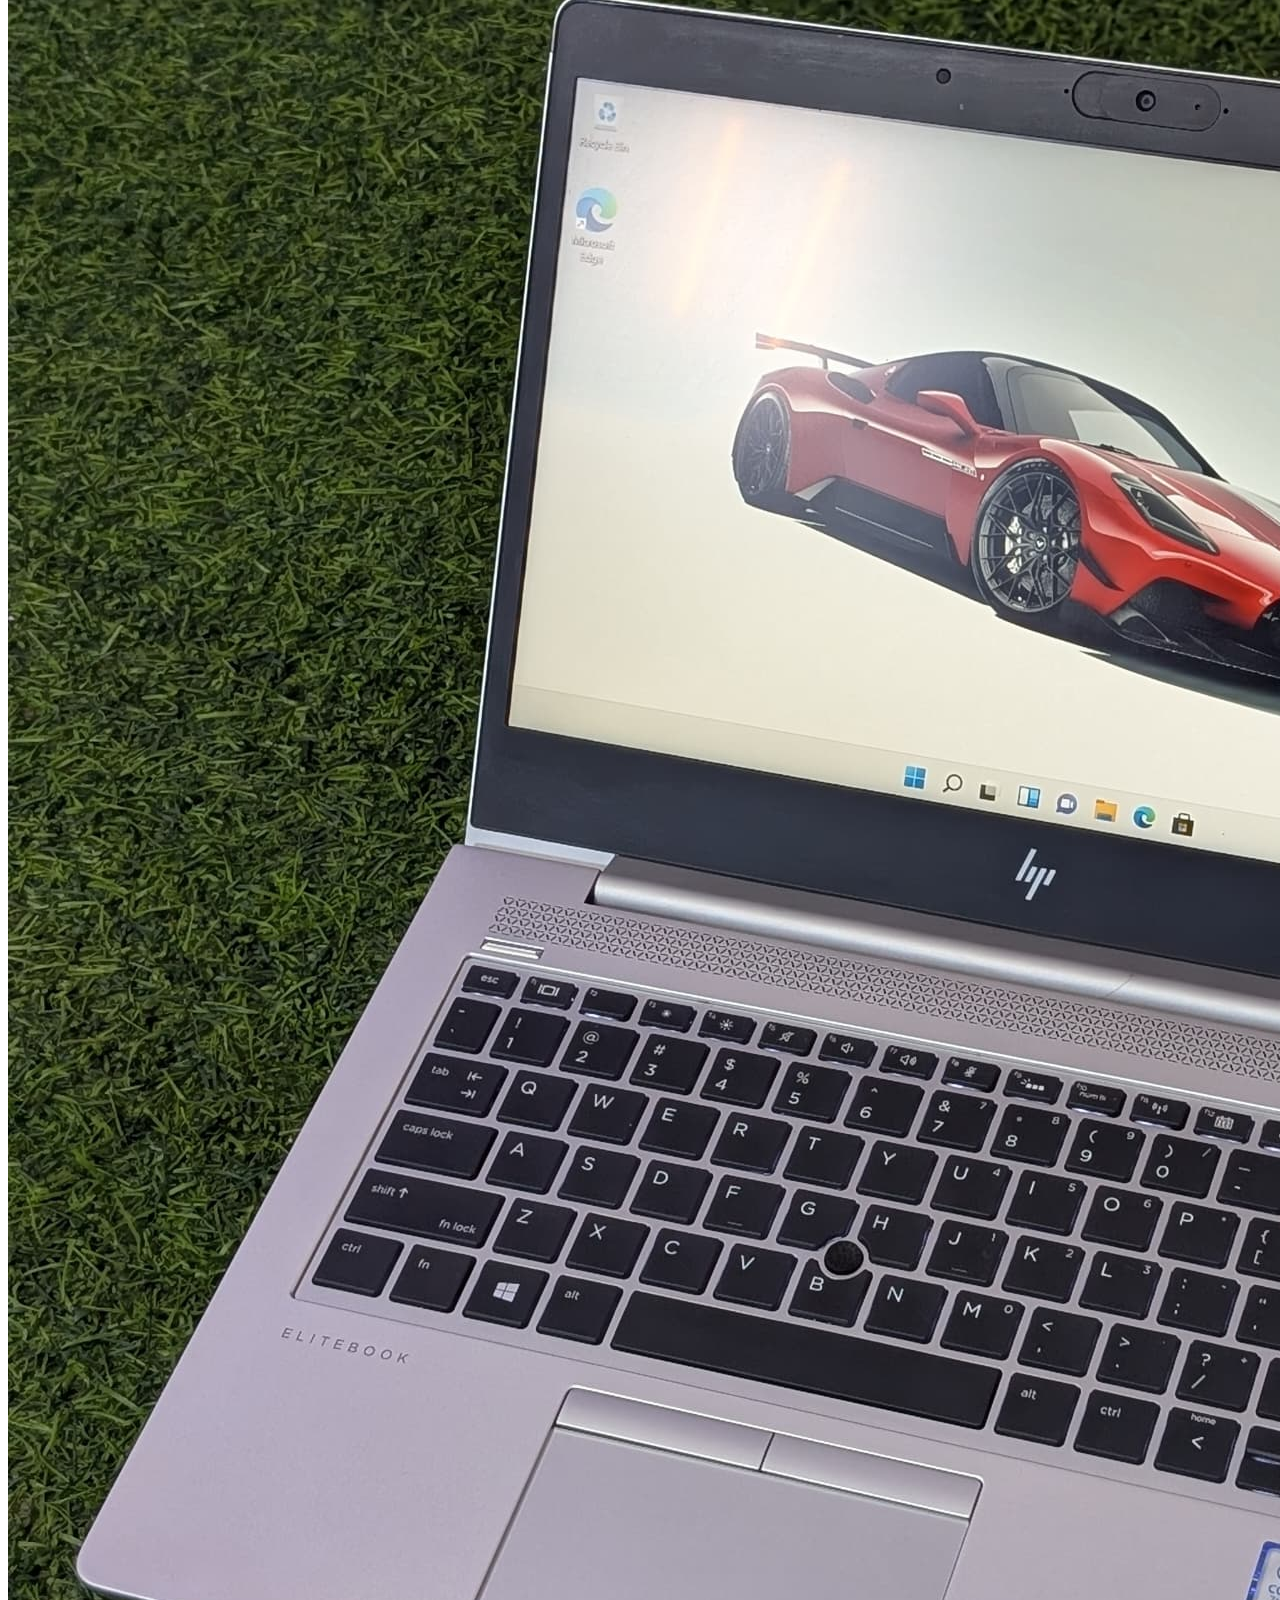
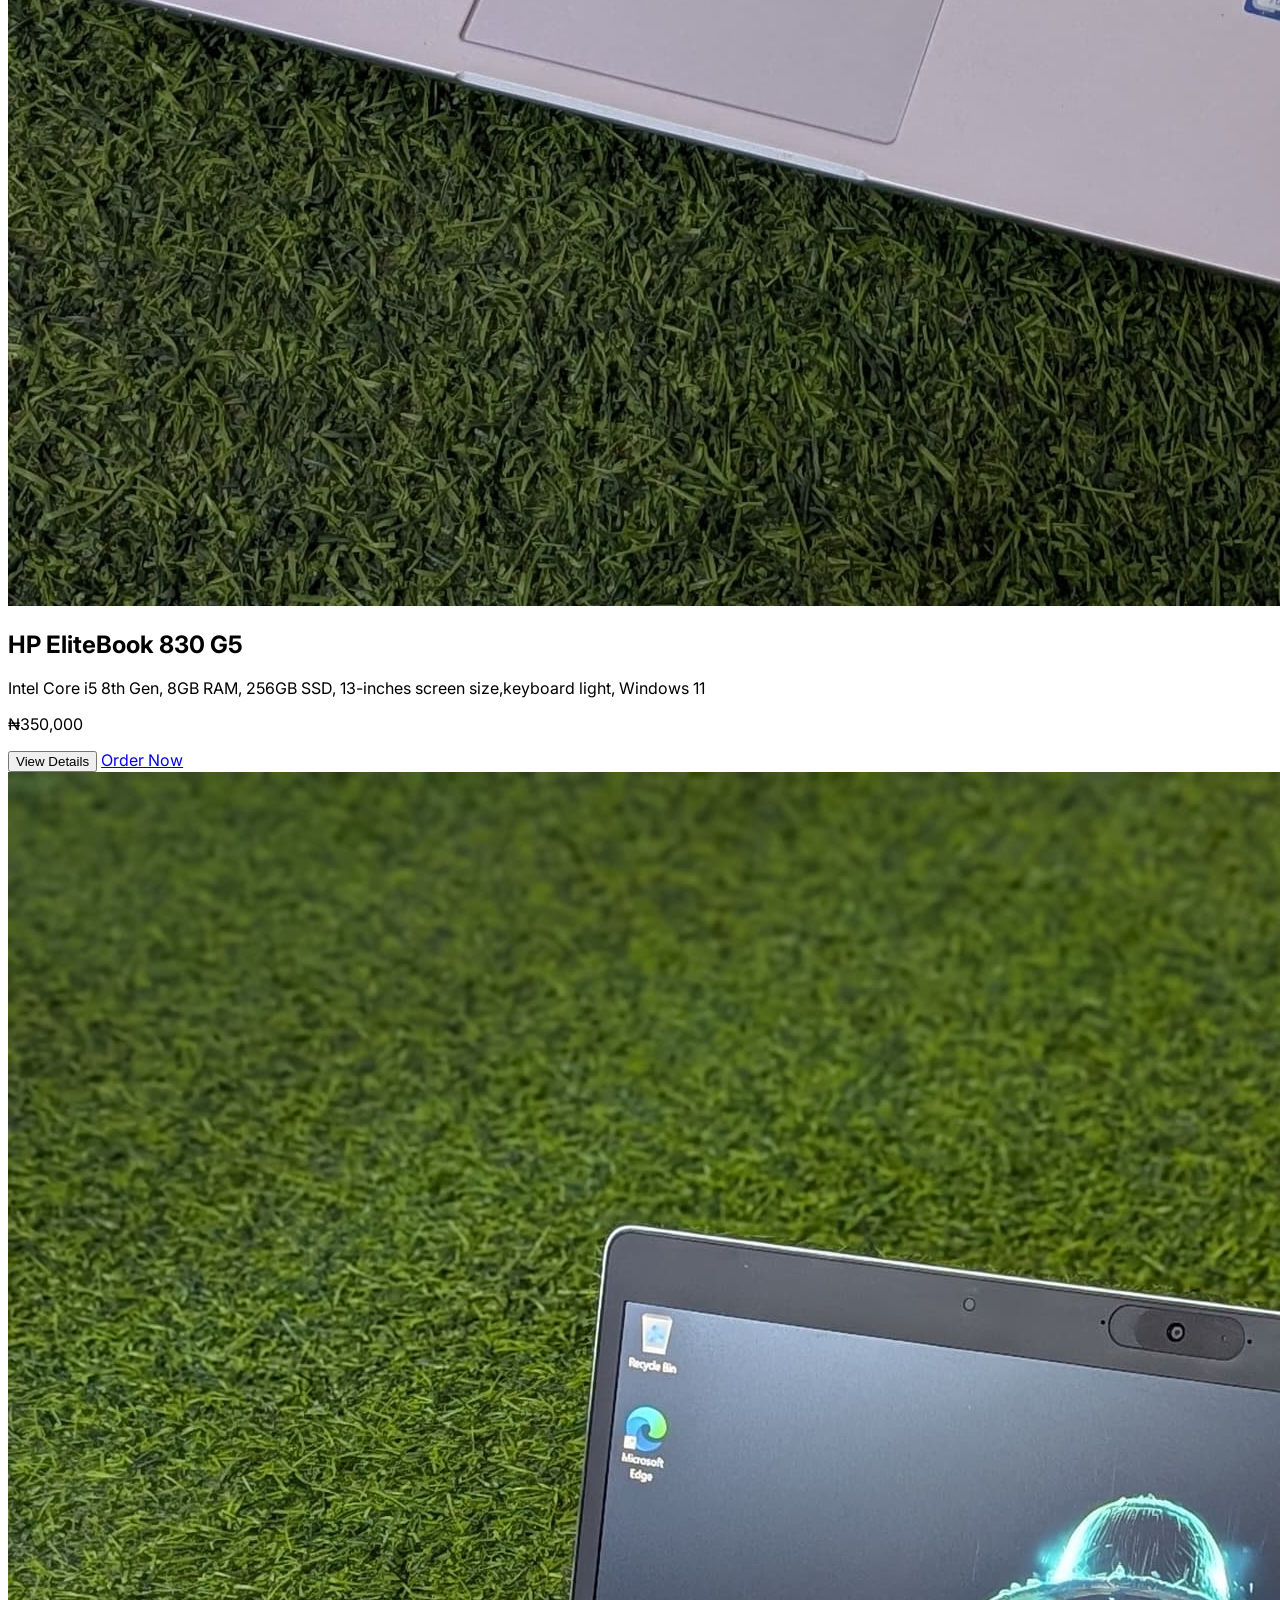
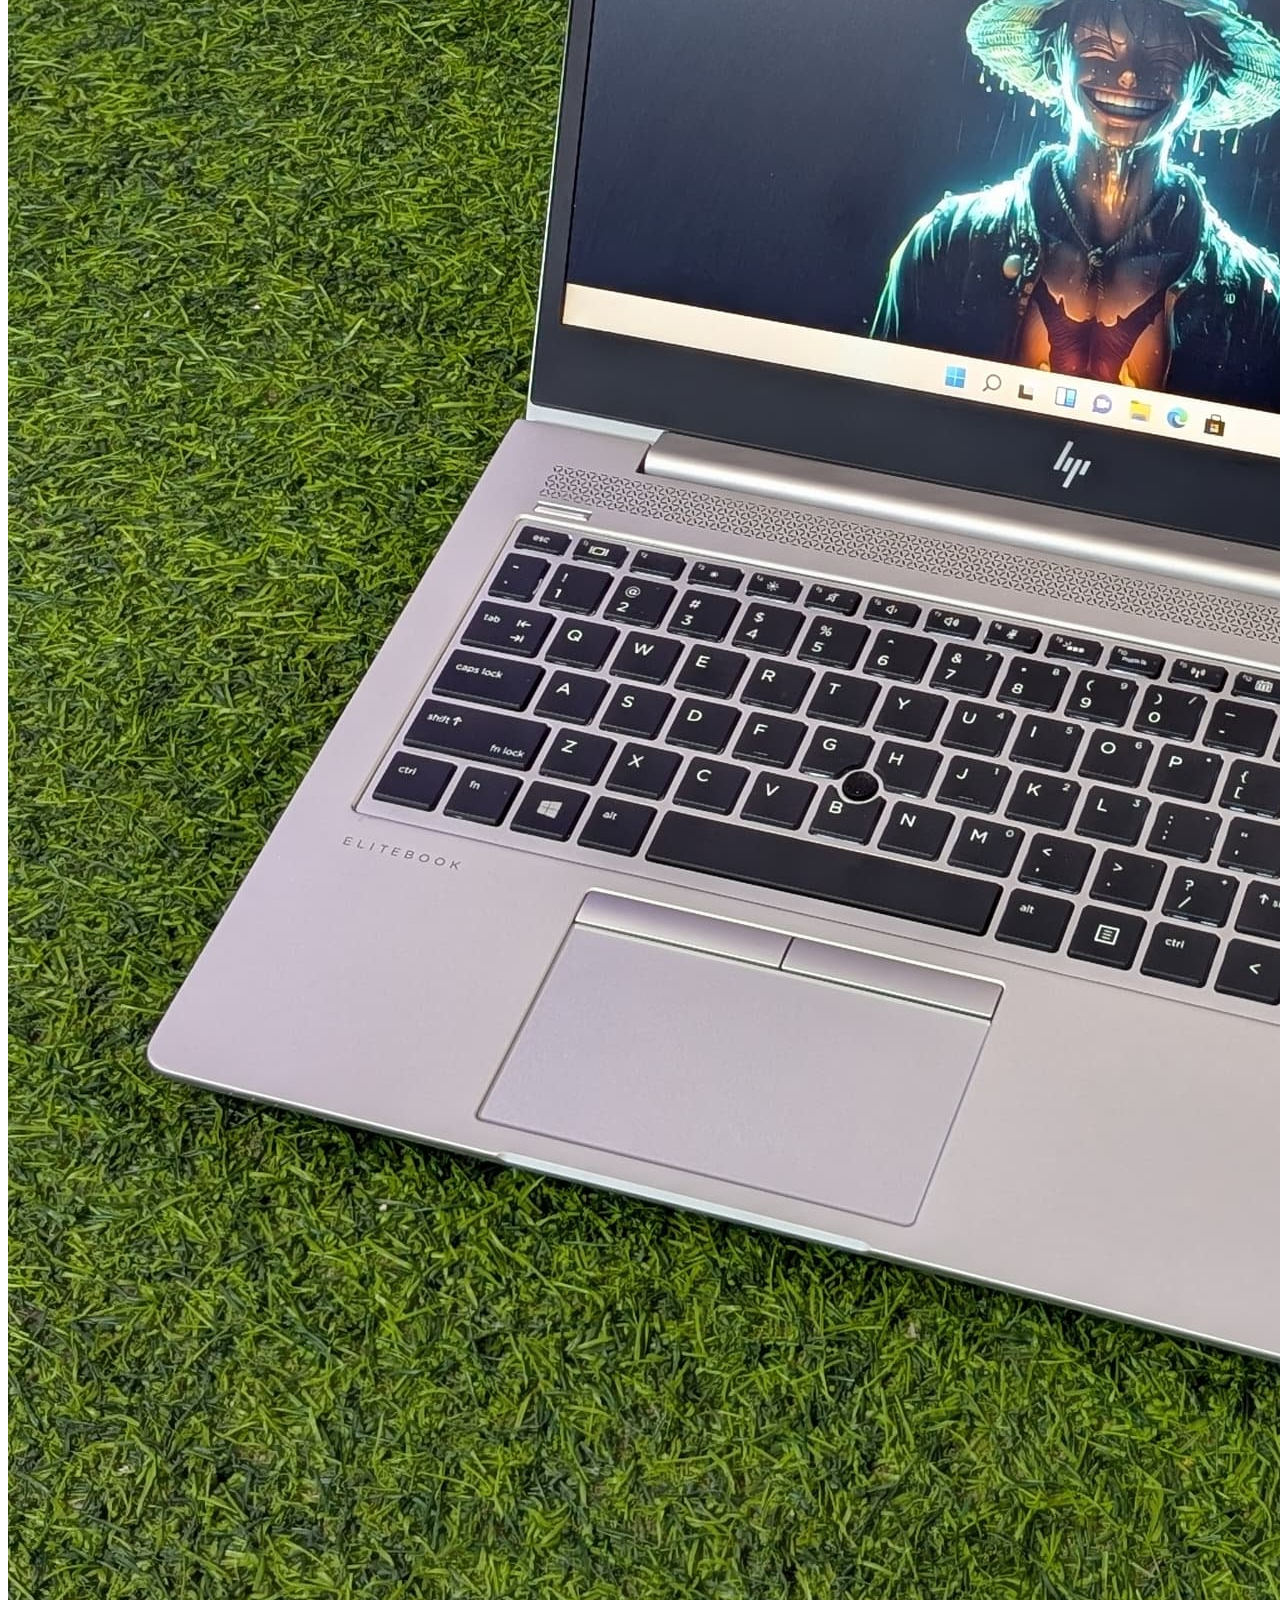
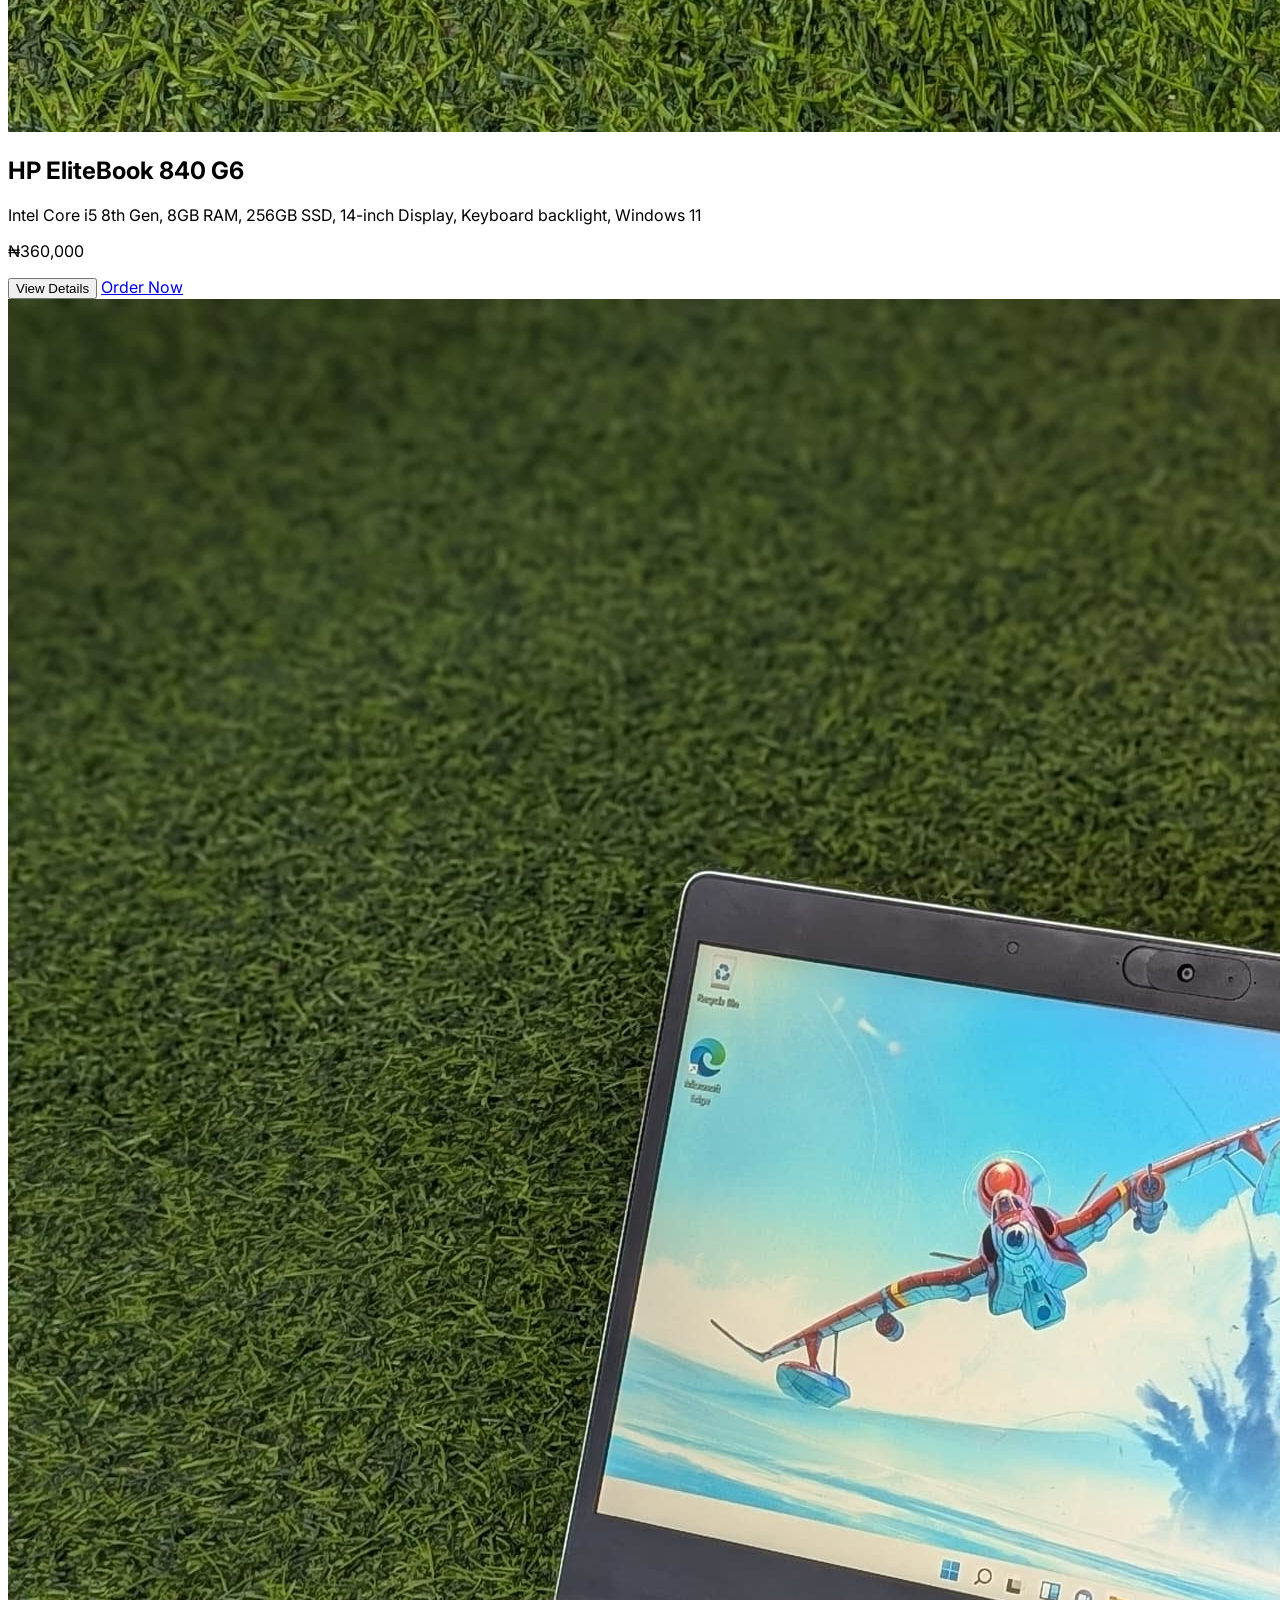
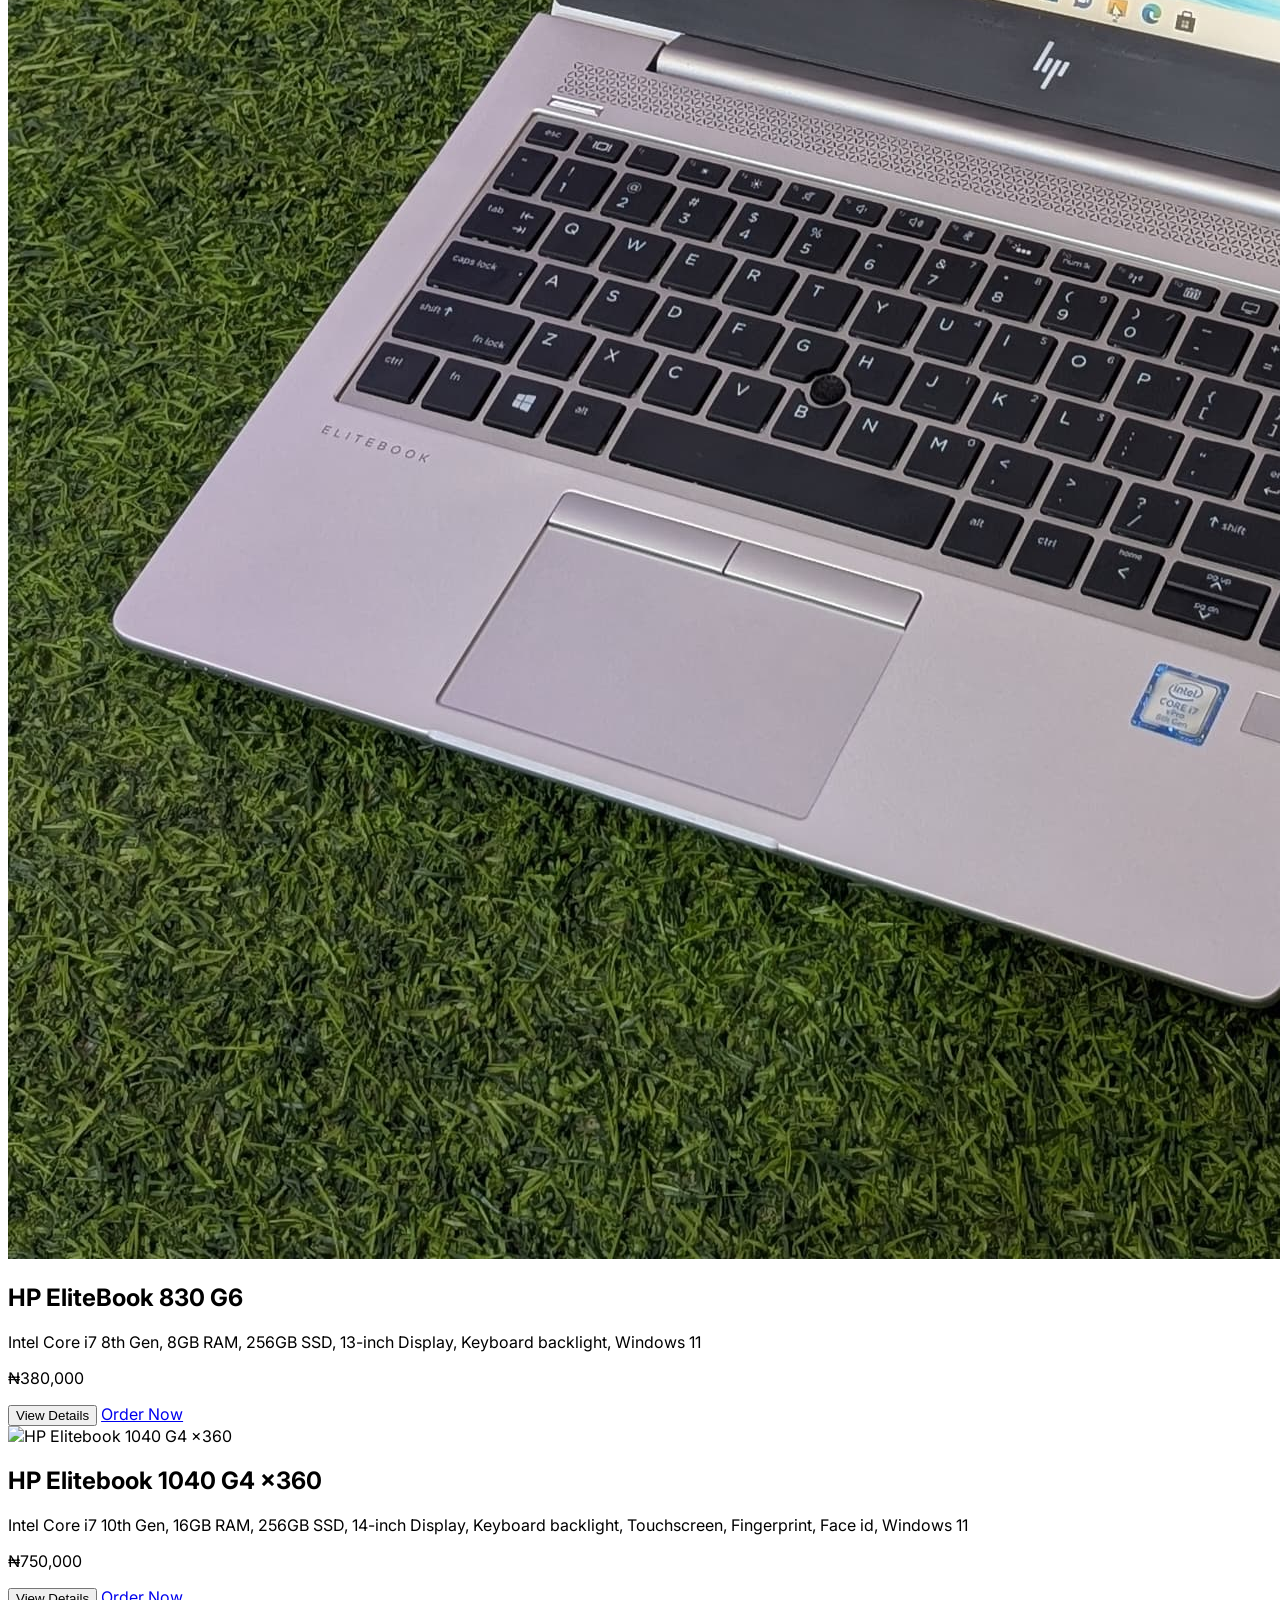
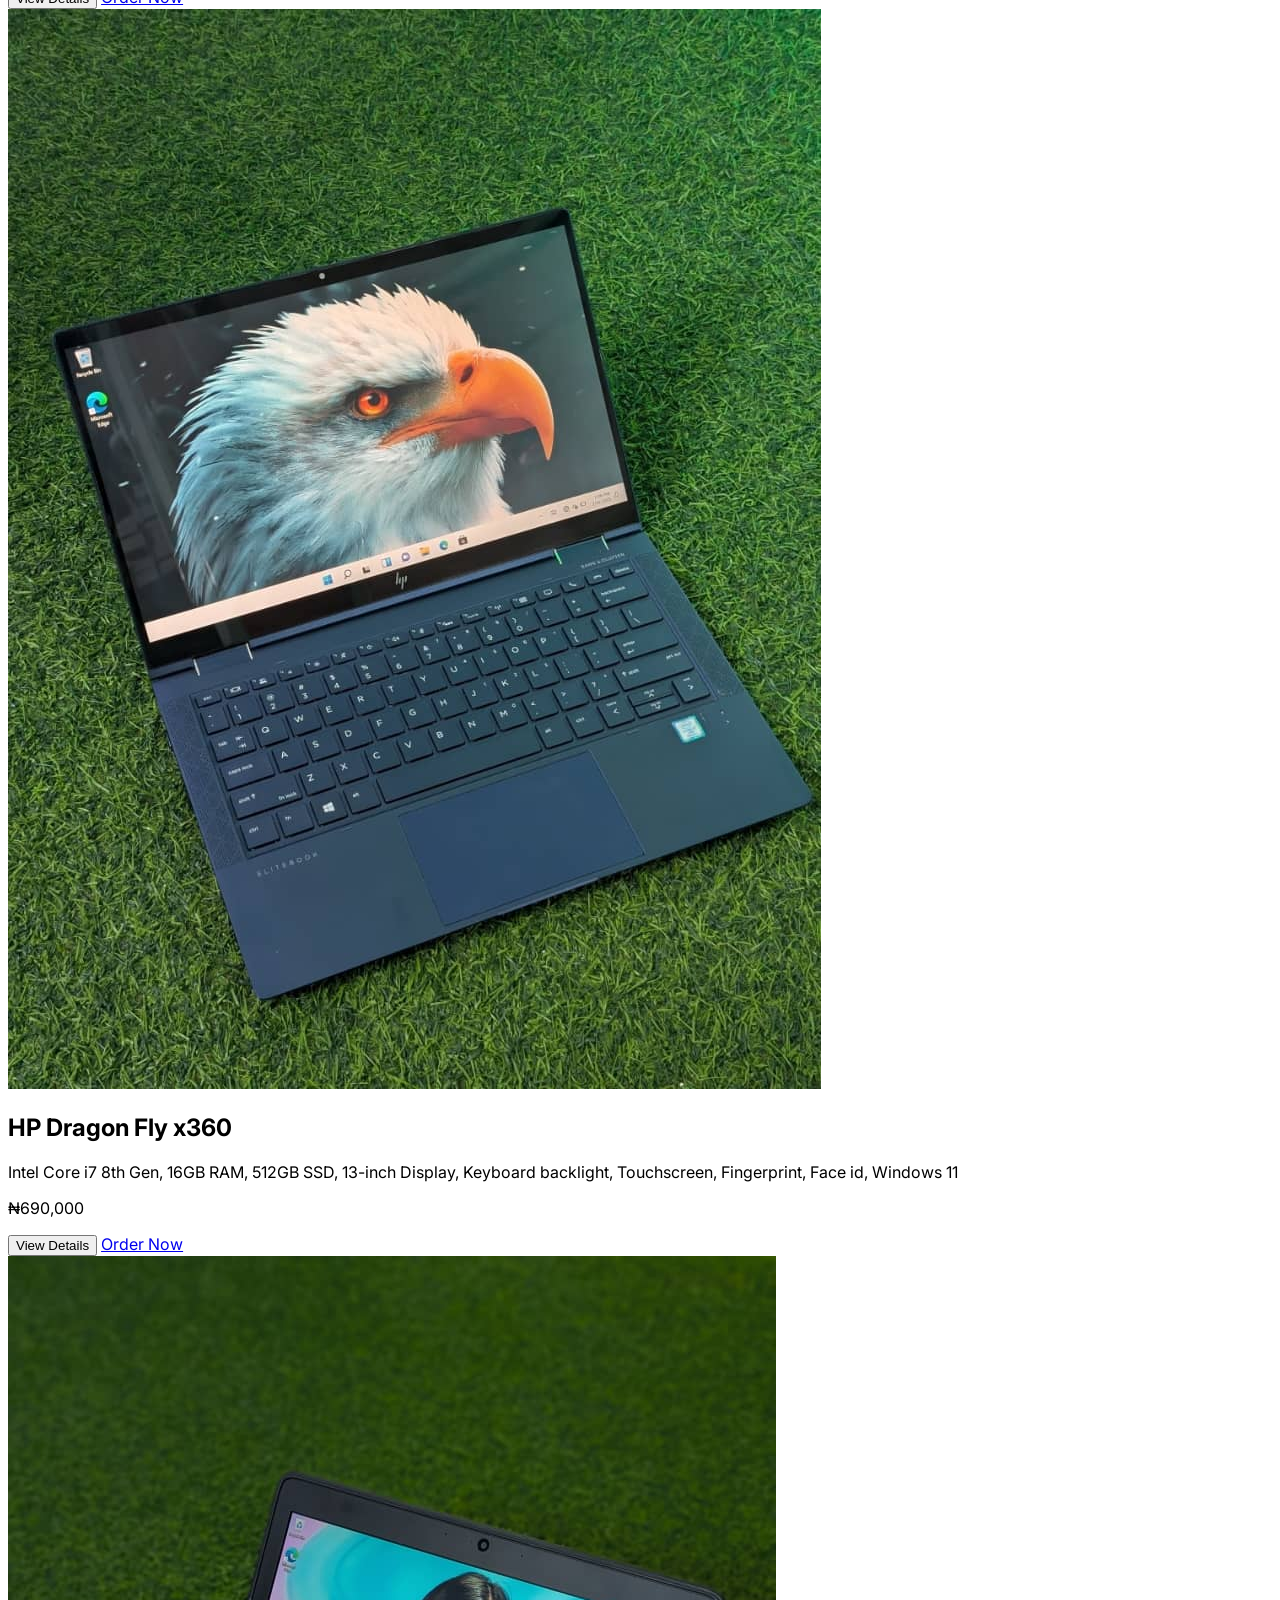
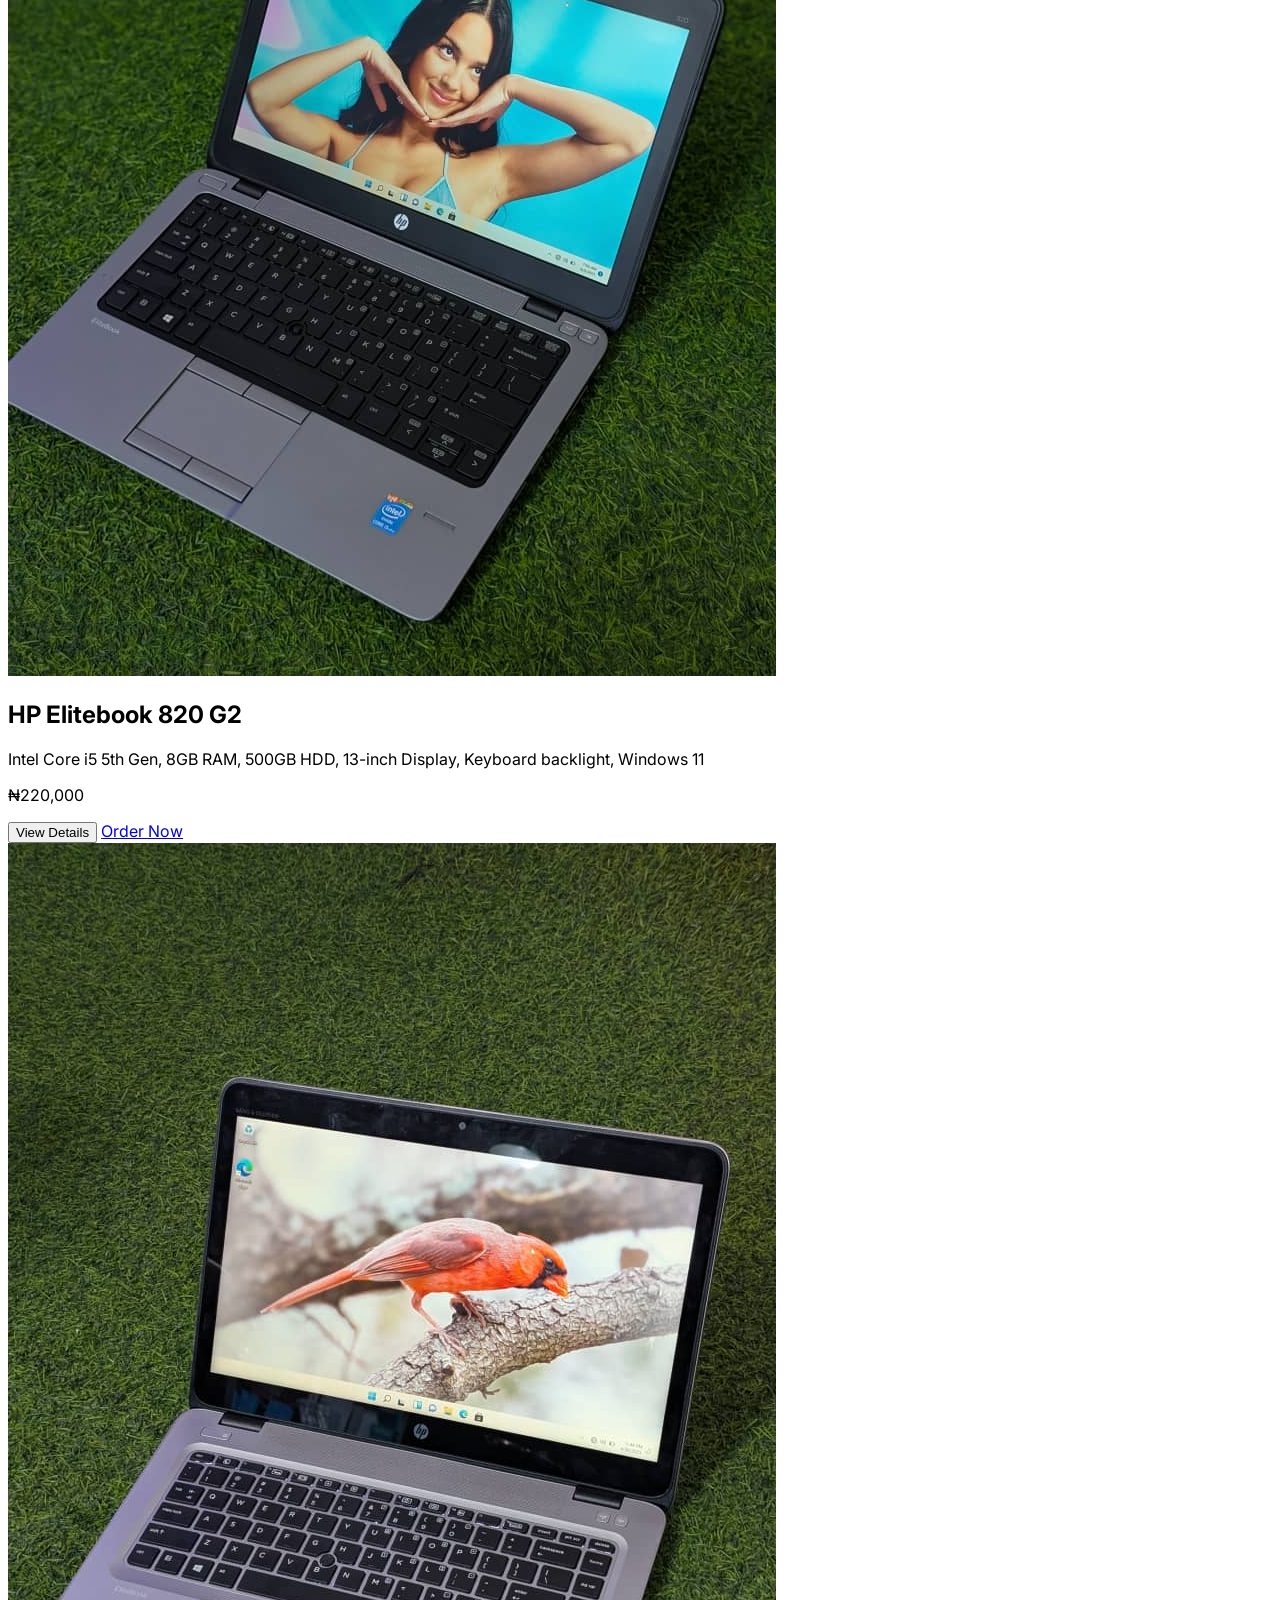
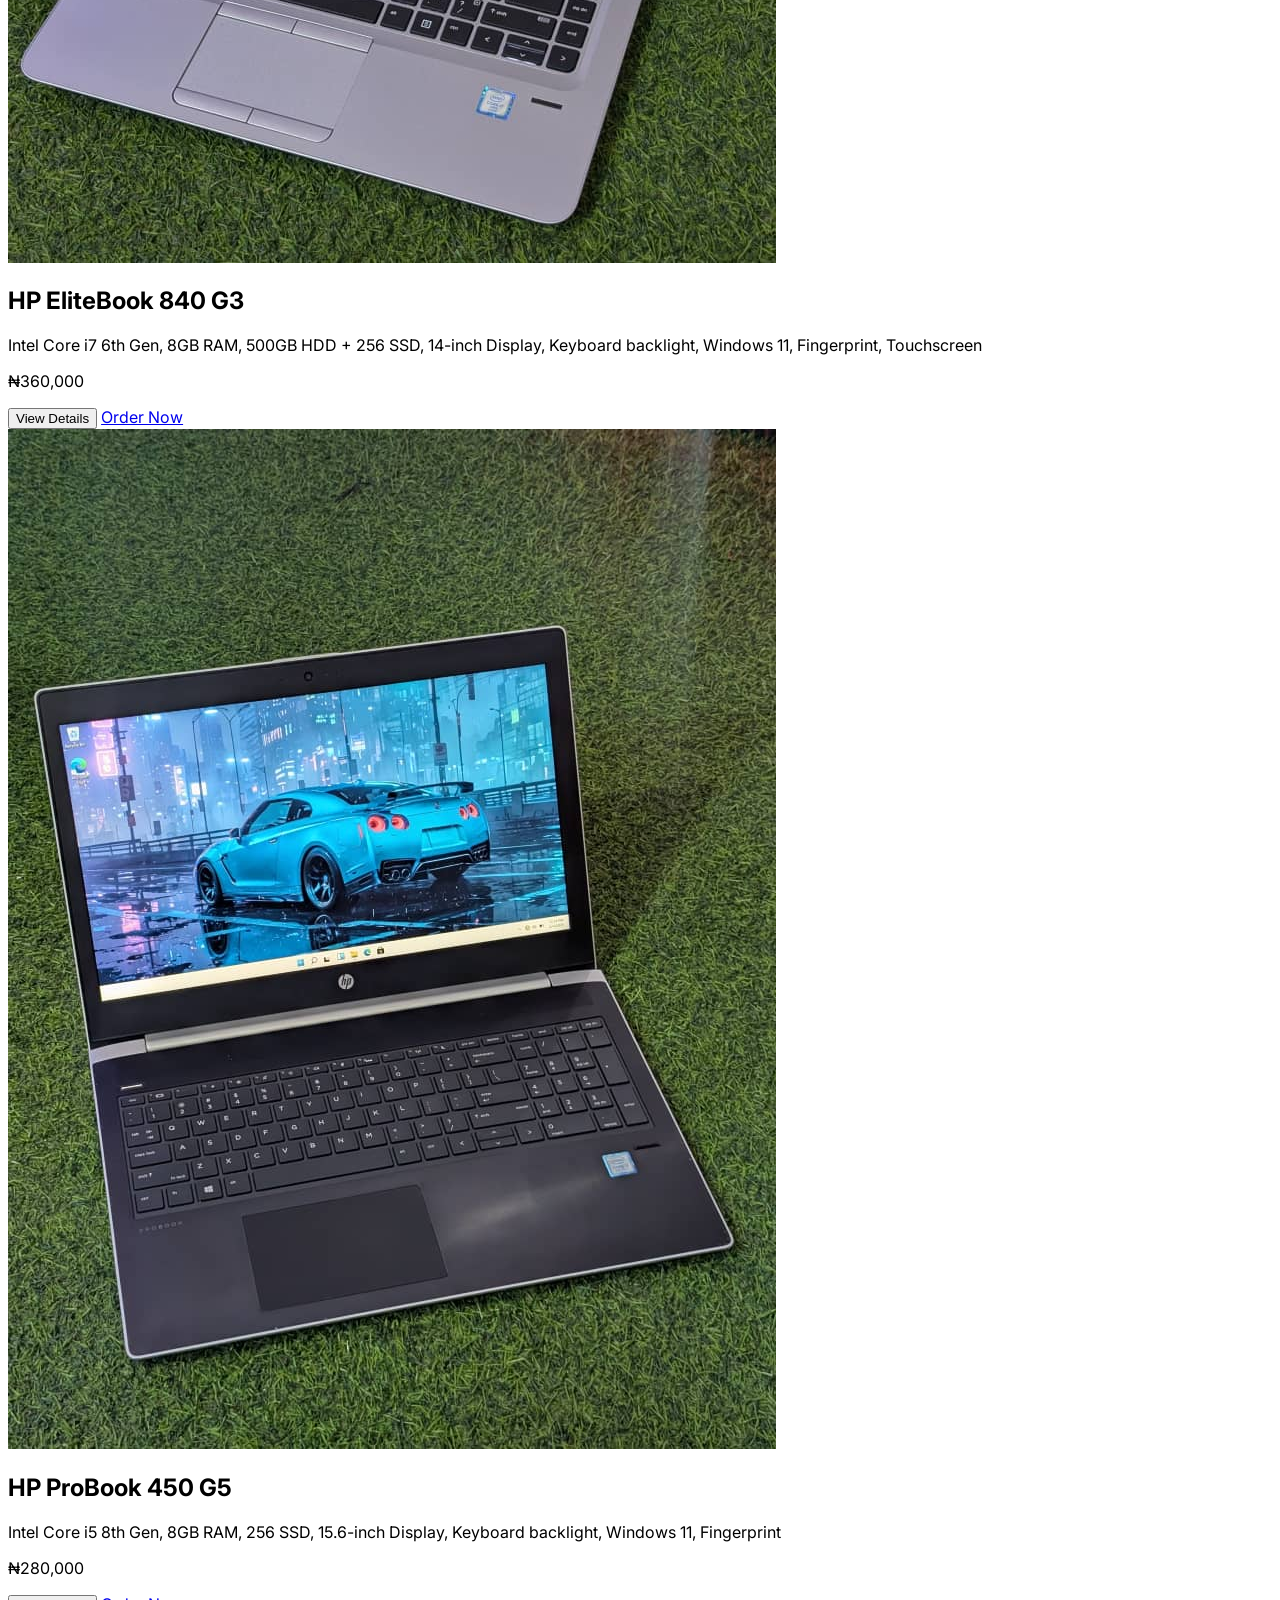
==== commit 882c411d: "store.html" ====
--- a/store.html
+++ b/store.html
@@ -66,7 +66,7 @@
       images: ["g63.jpg", "g64.jpg", "g65.jpg"]
     },
     {
-      model: "HP Elitebook 1040 G7 x360",
+      model: "HP Elitebook 1040 G4 x360",
       specs: "Intel Core i7 10th Gen, 16GB RAM, 256GB SSD, 14-inch Display, Keyboard backlight, Touchscreen, Fingerprint, Face id, Windows 11",
       price: "₦750,000",
       images: ["g4.jpg", "g4.jpg", "g4.jpg"]
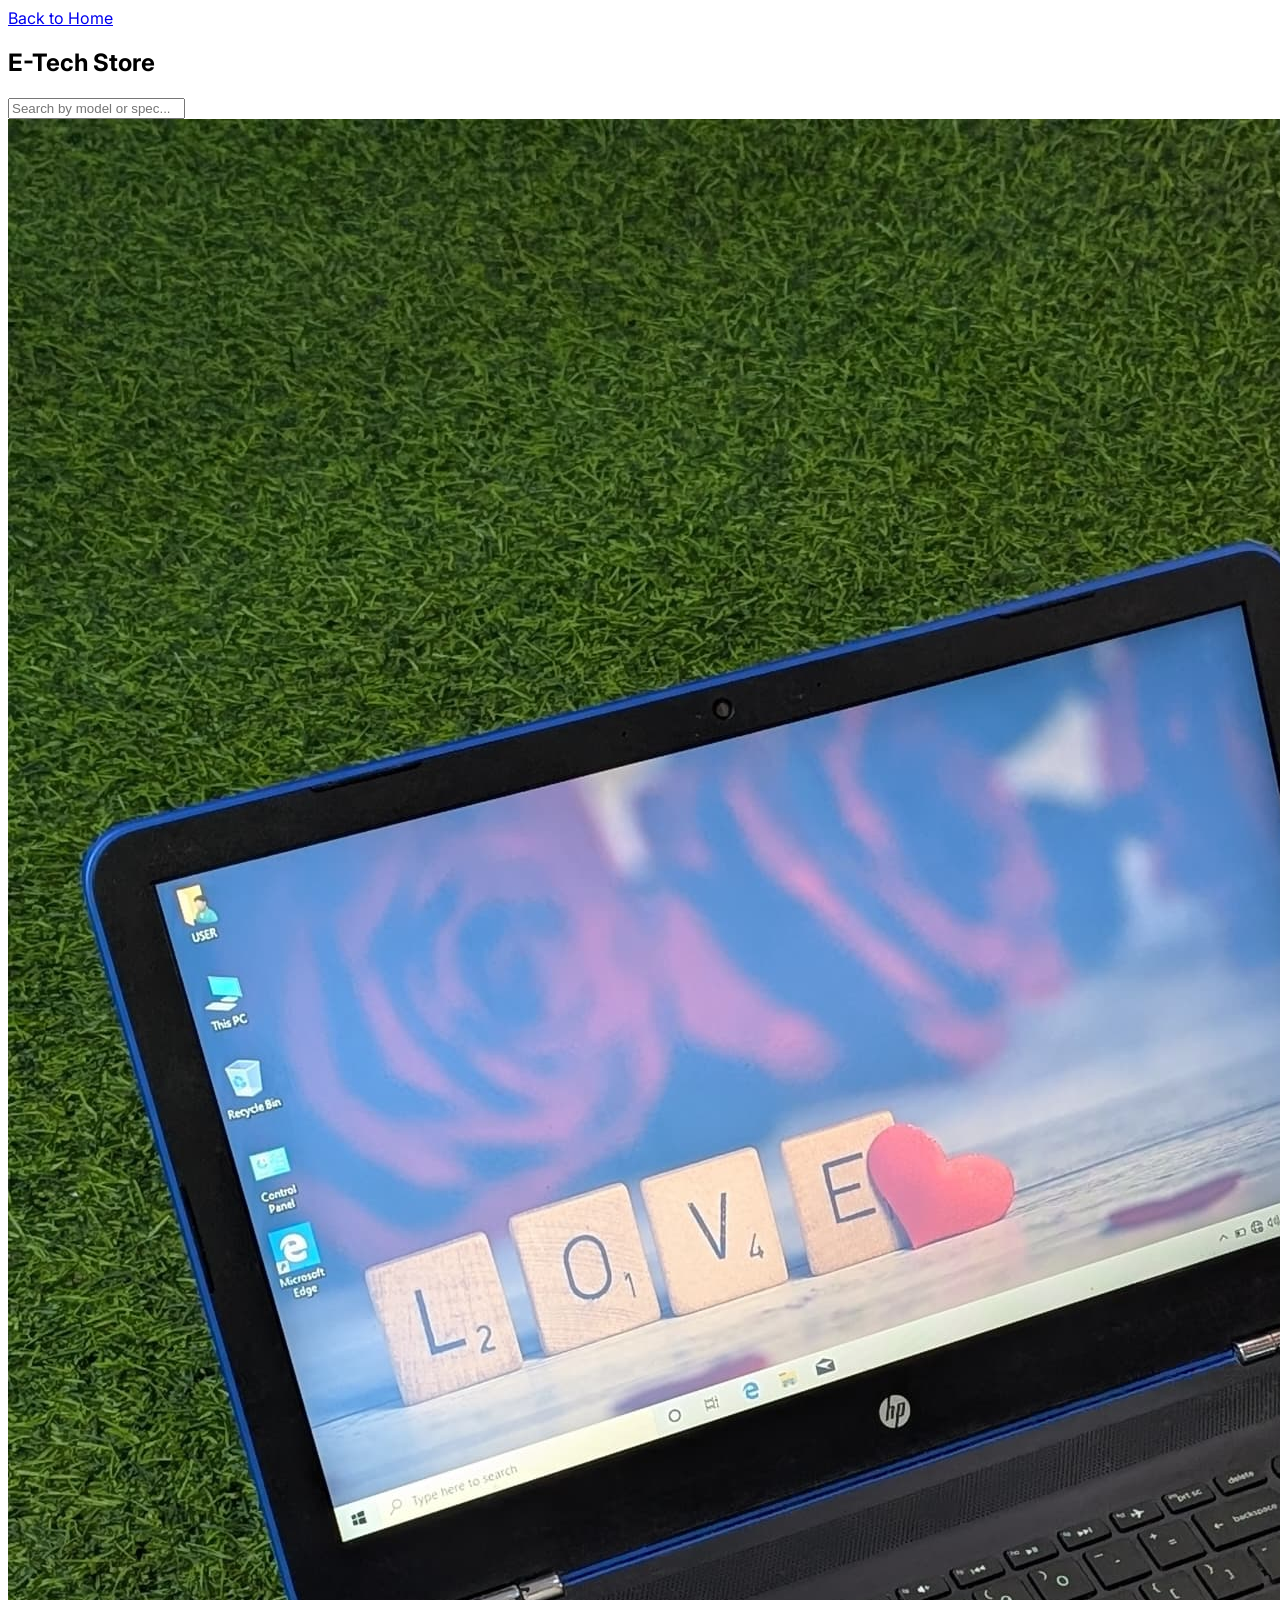
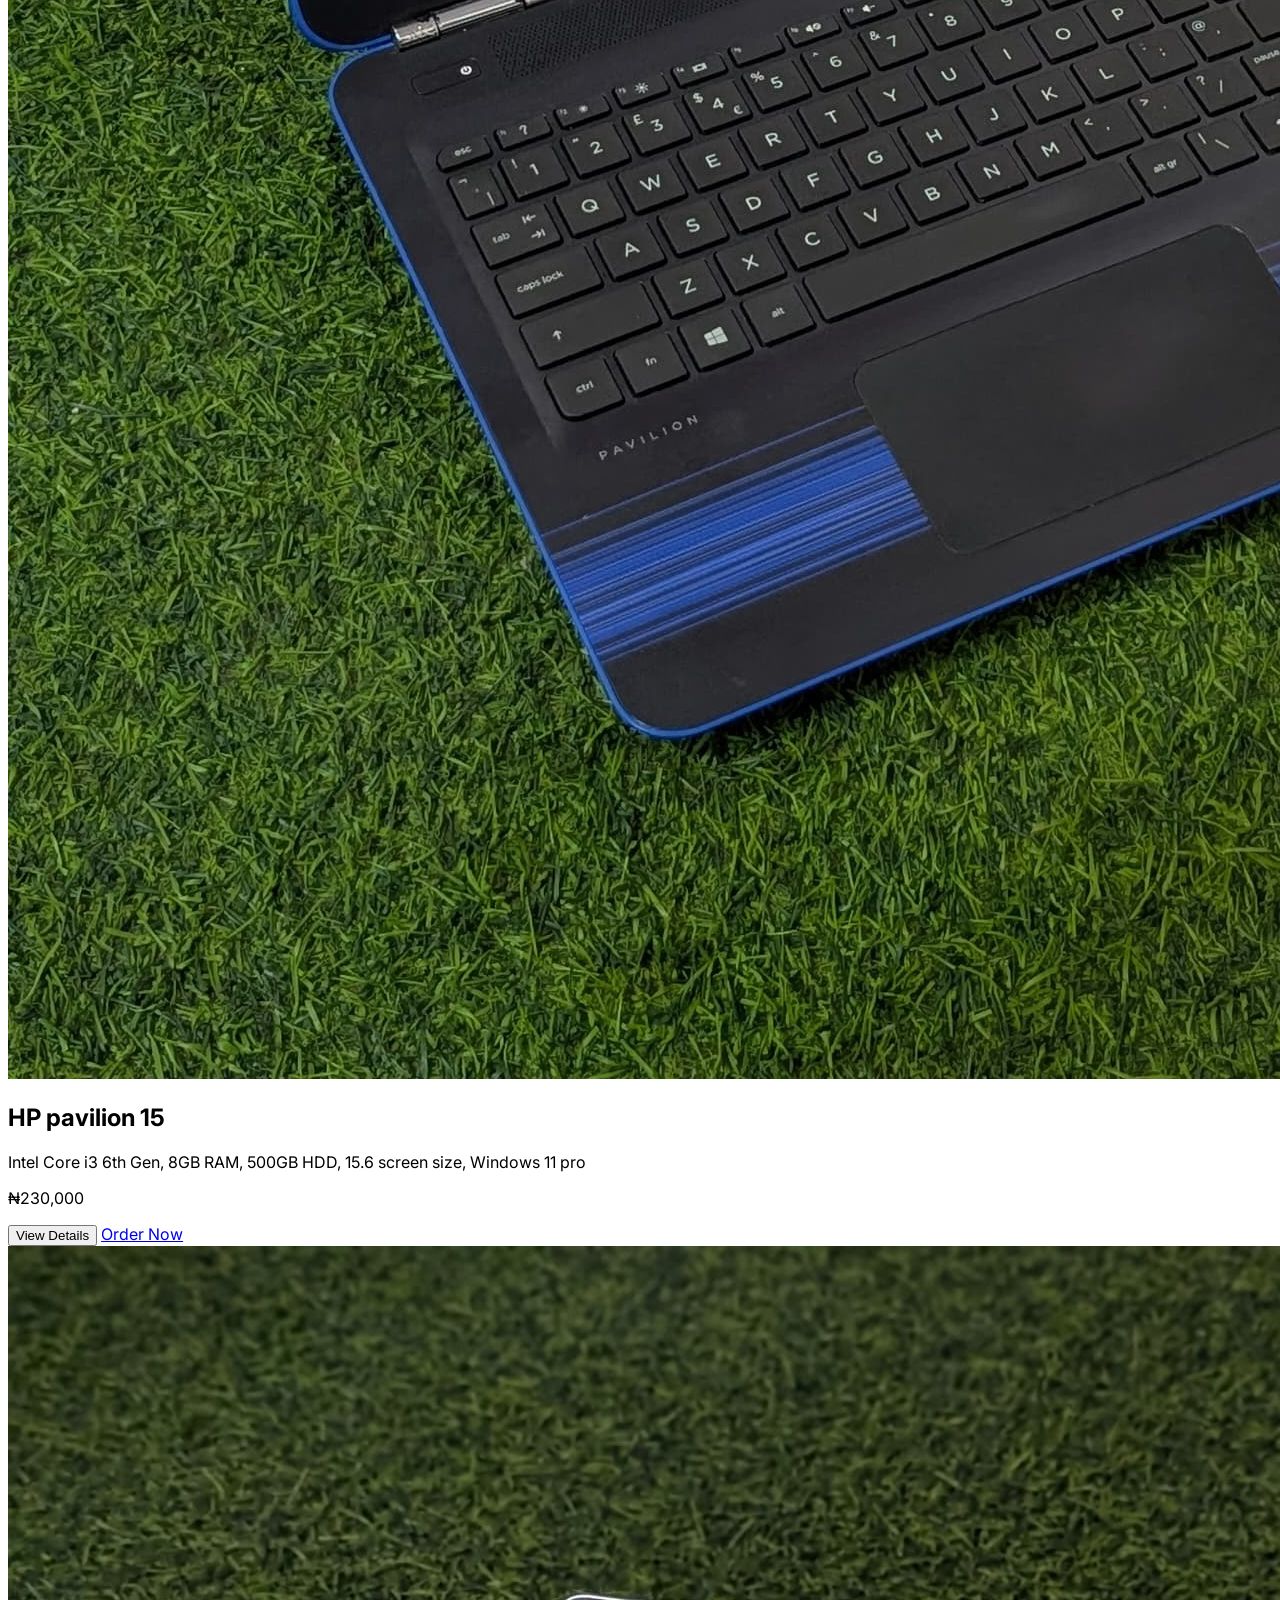
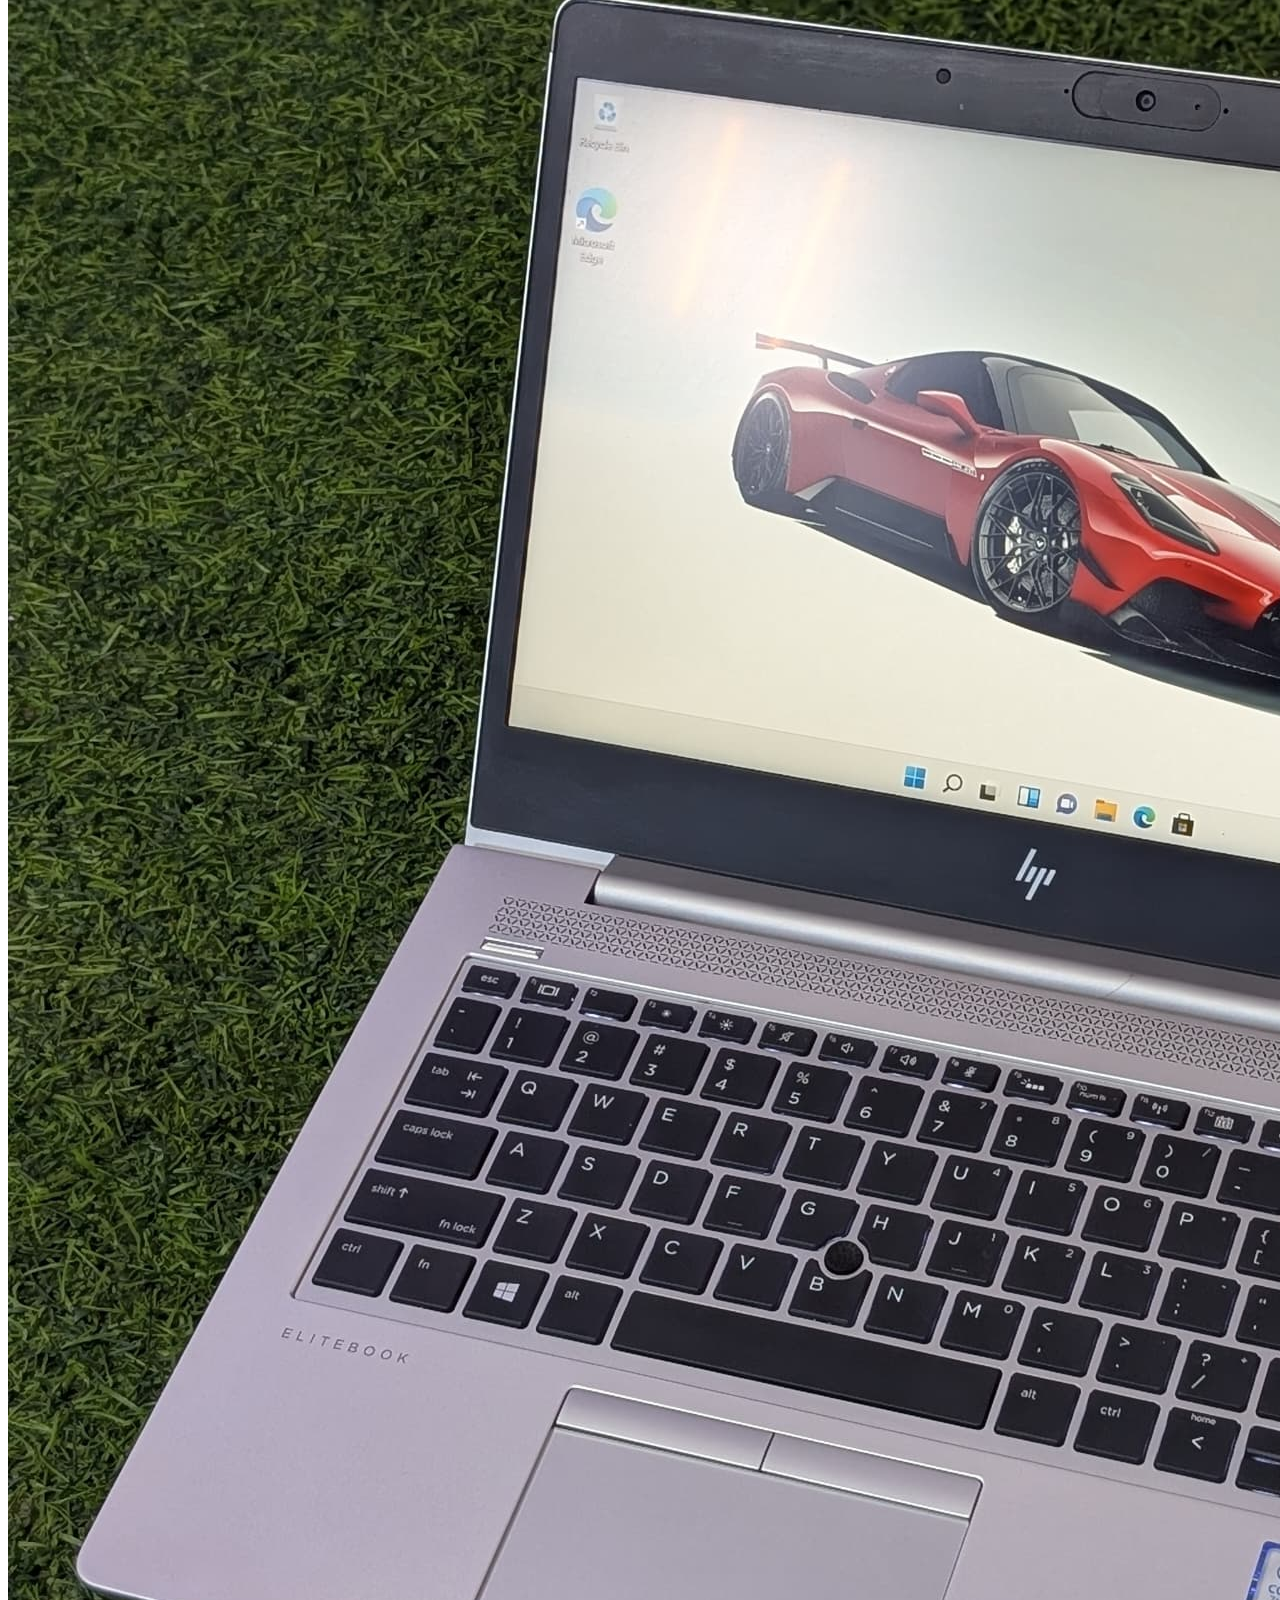
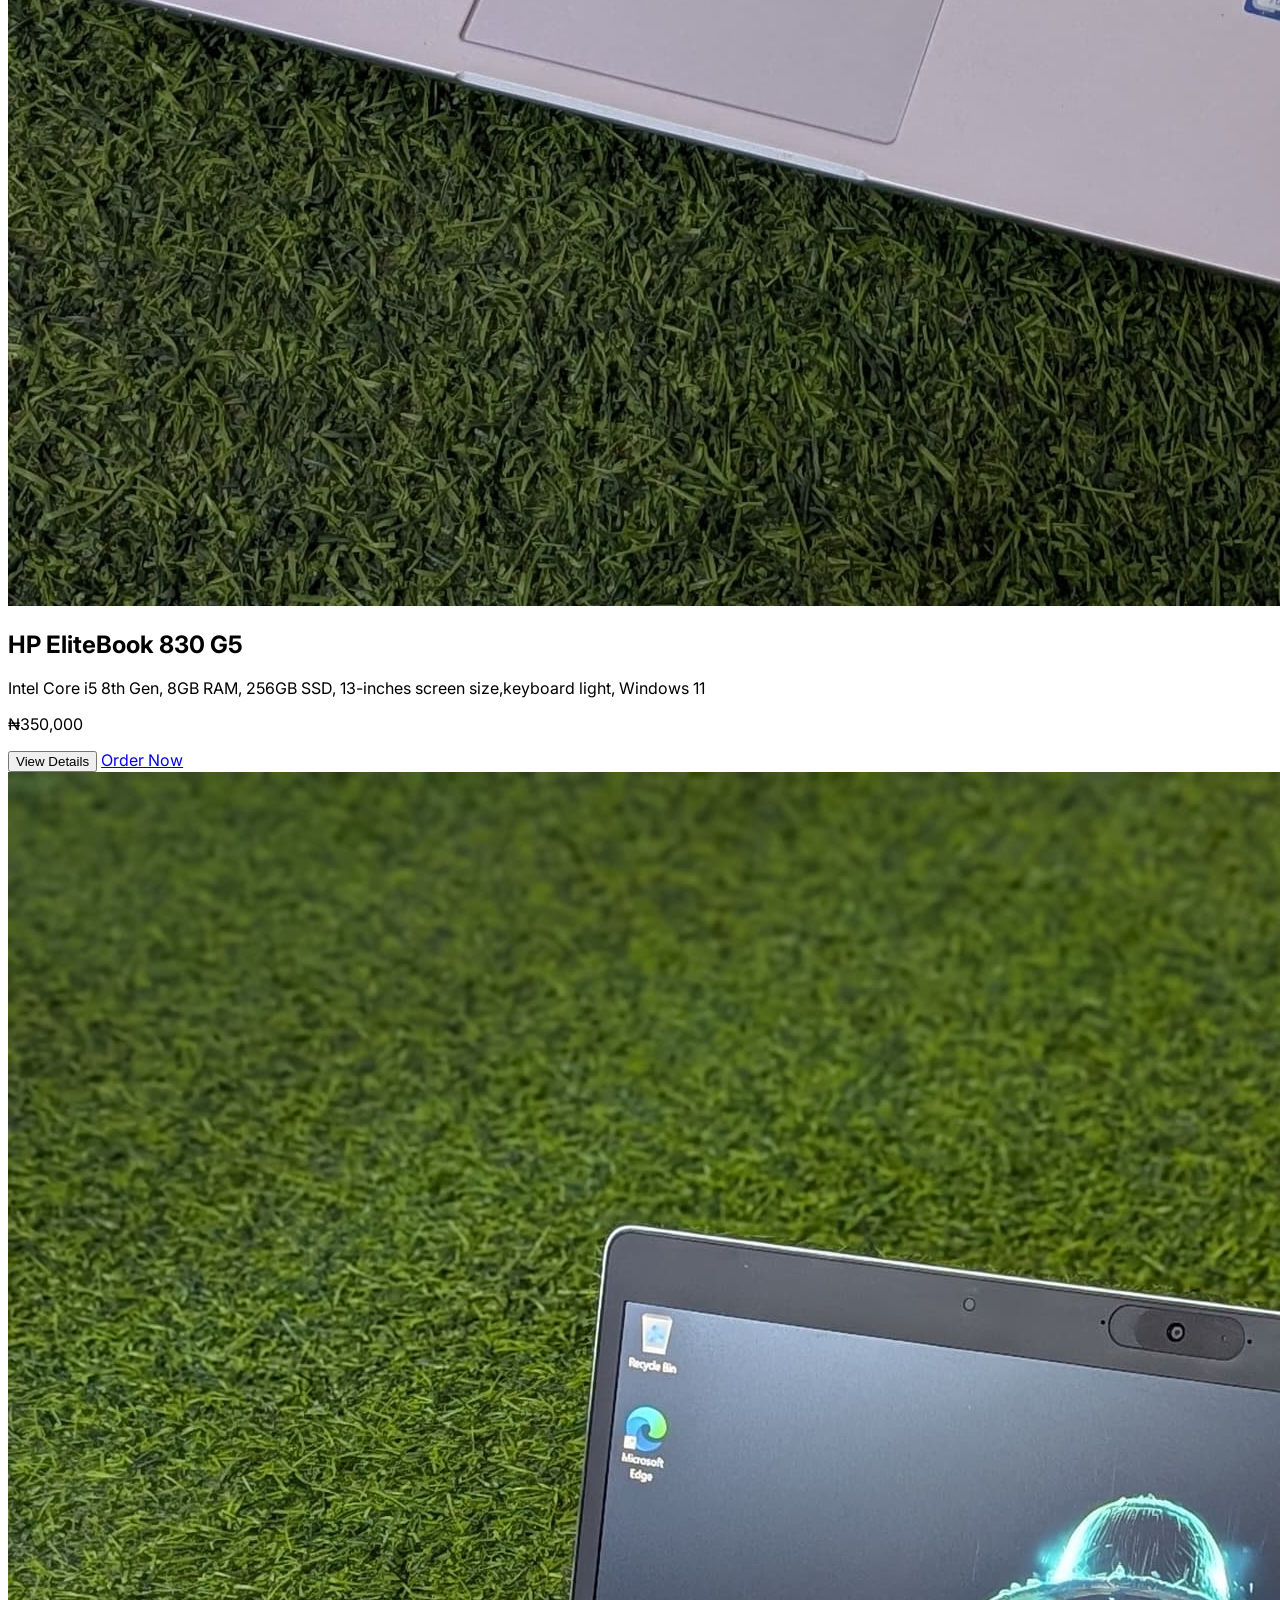
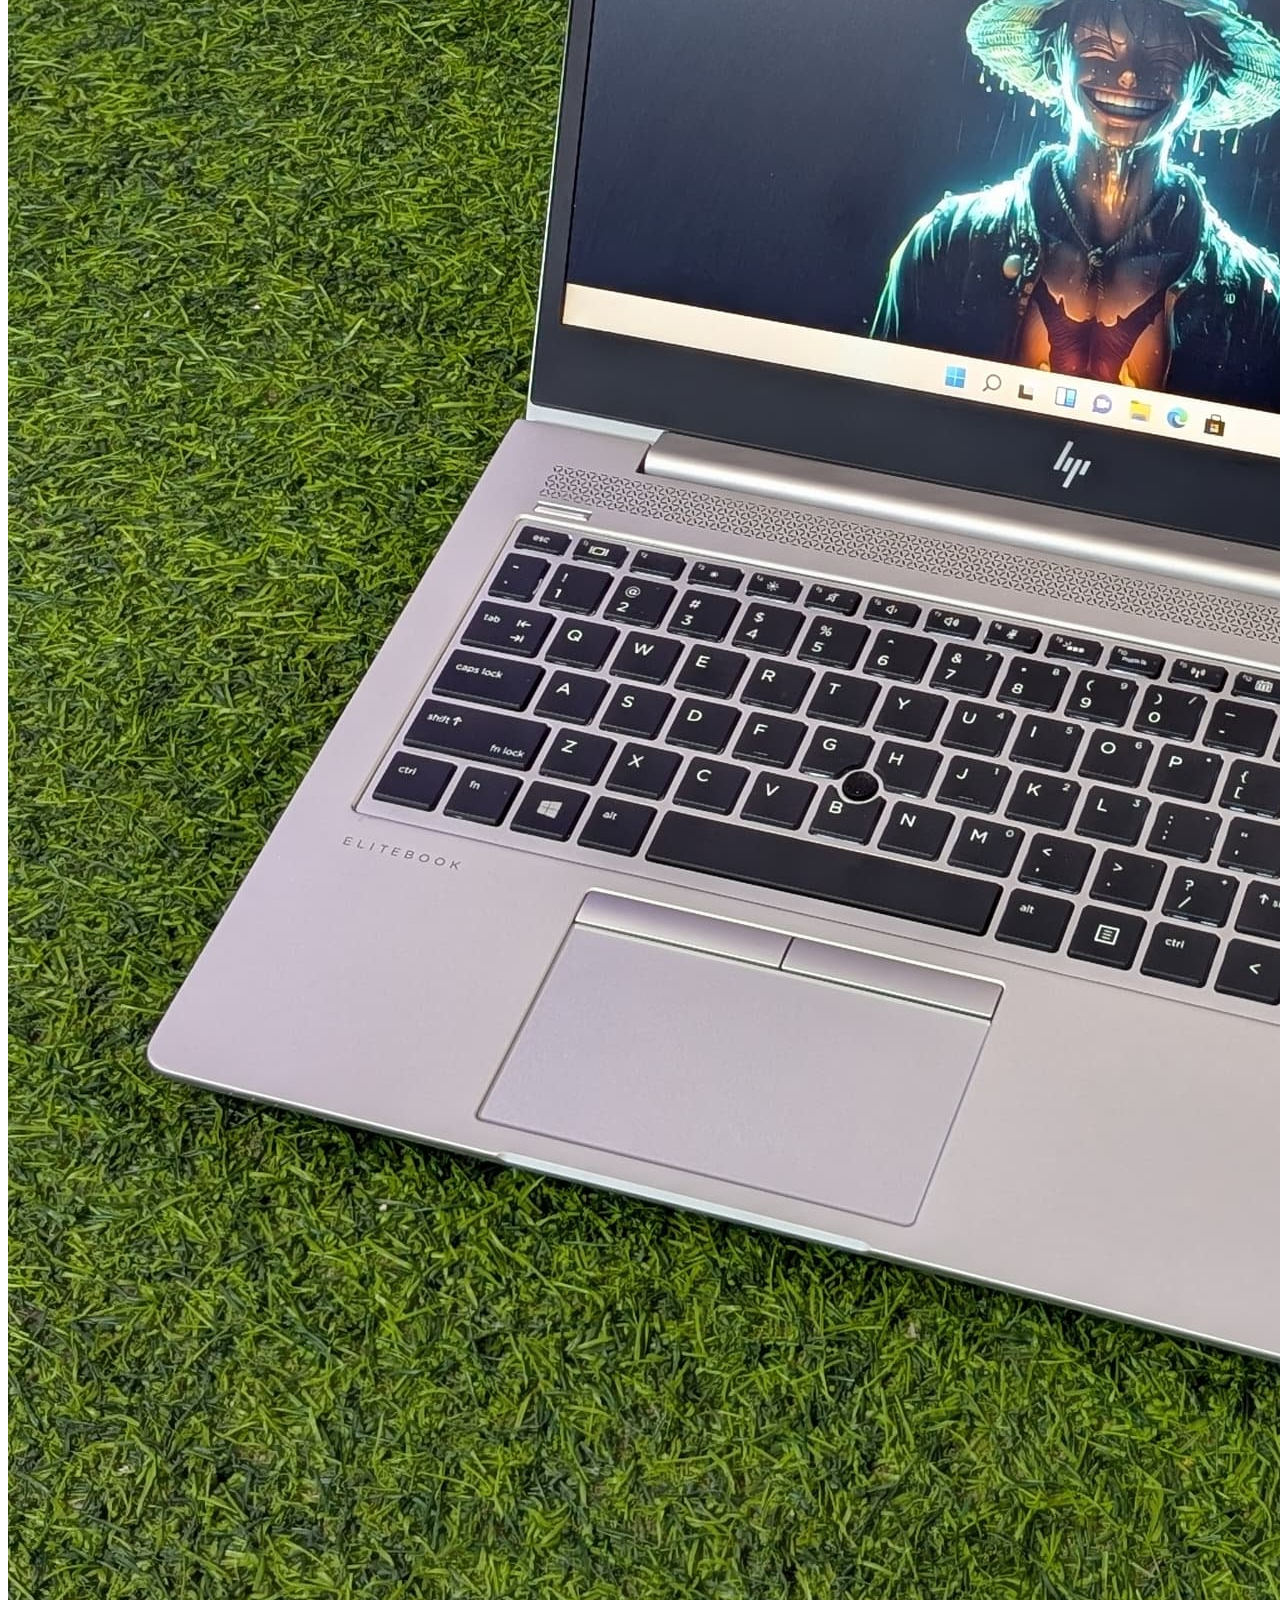
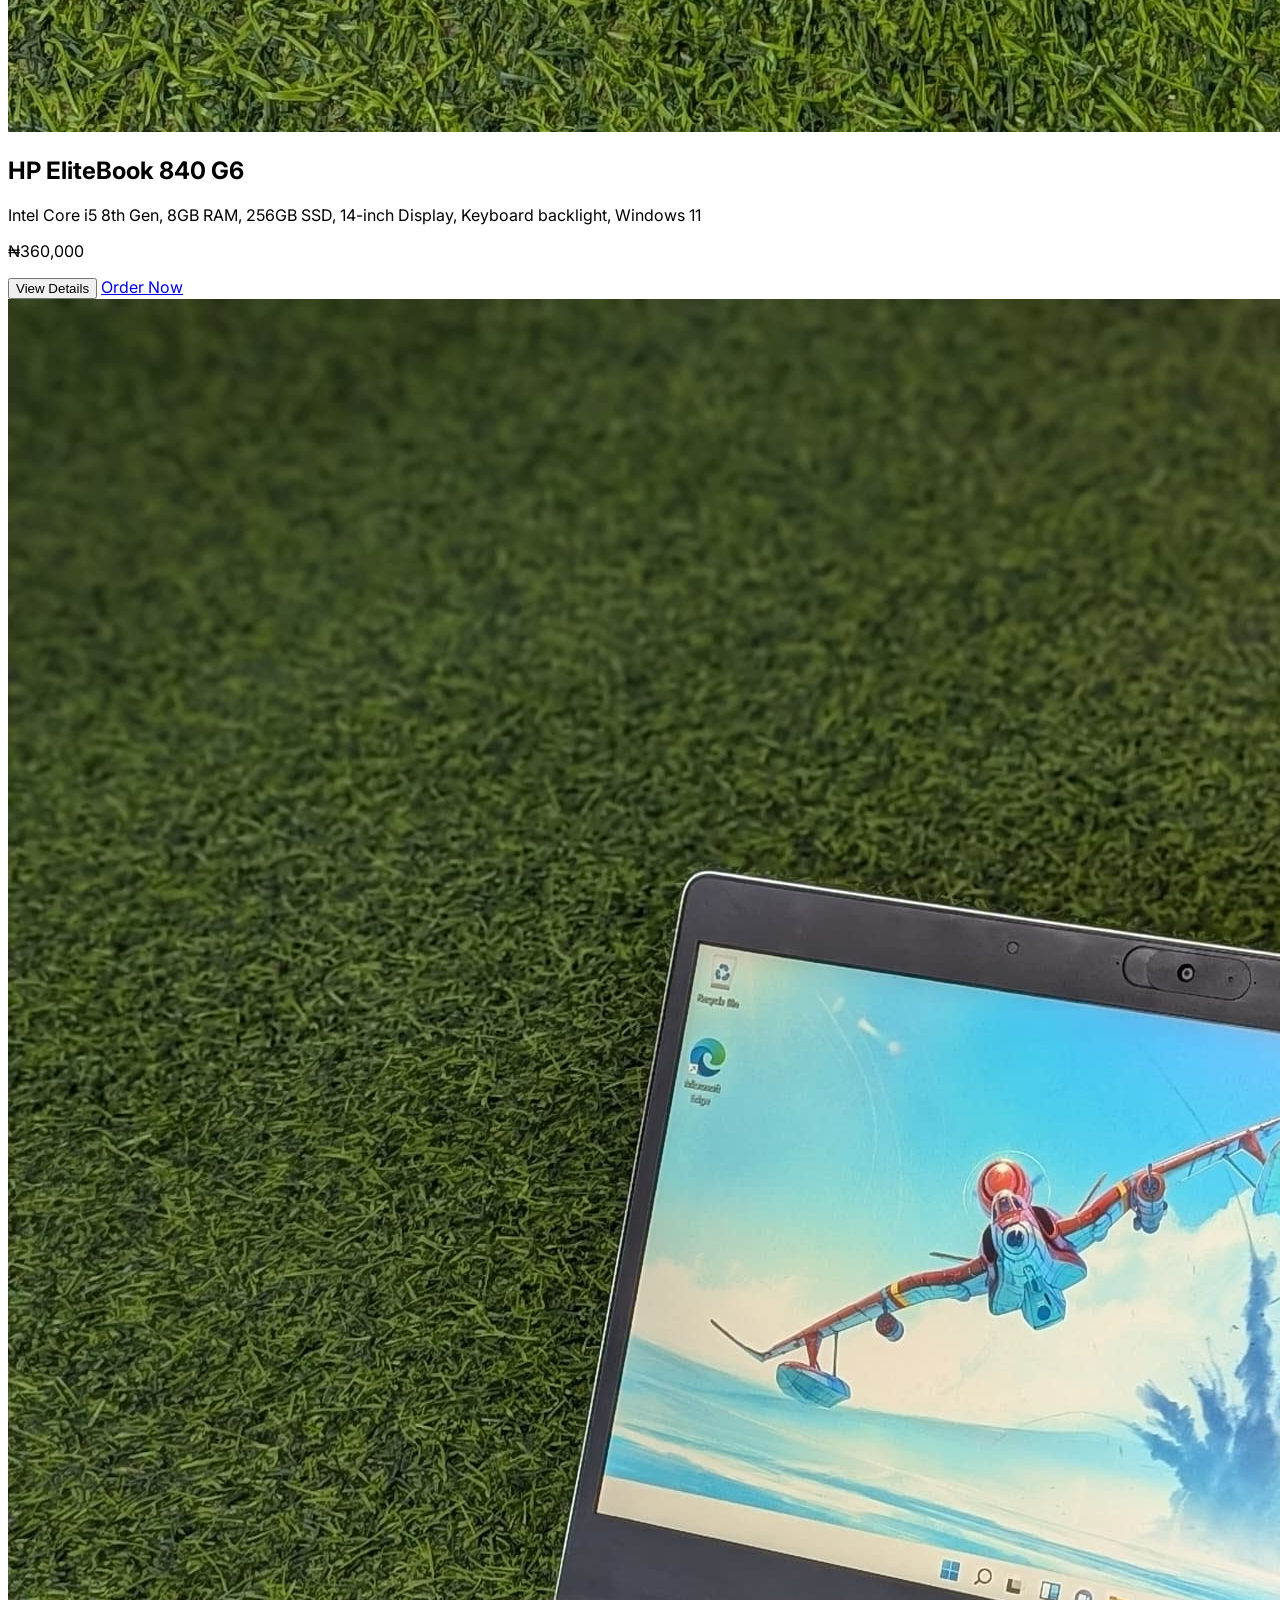
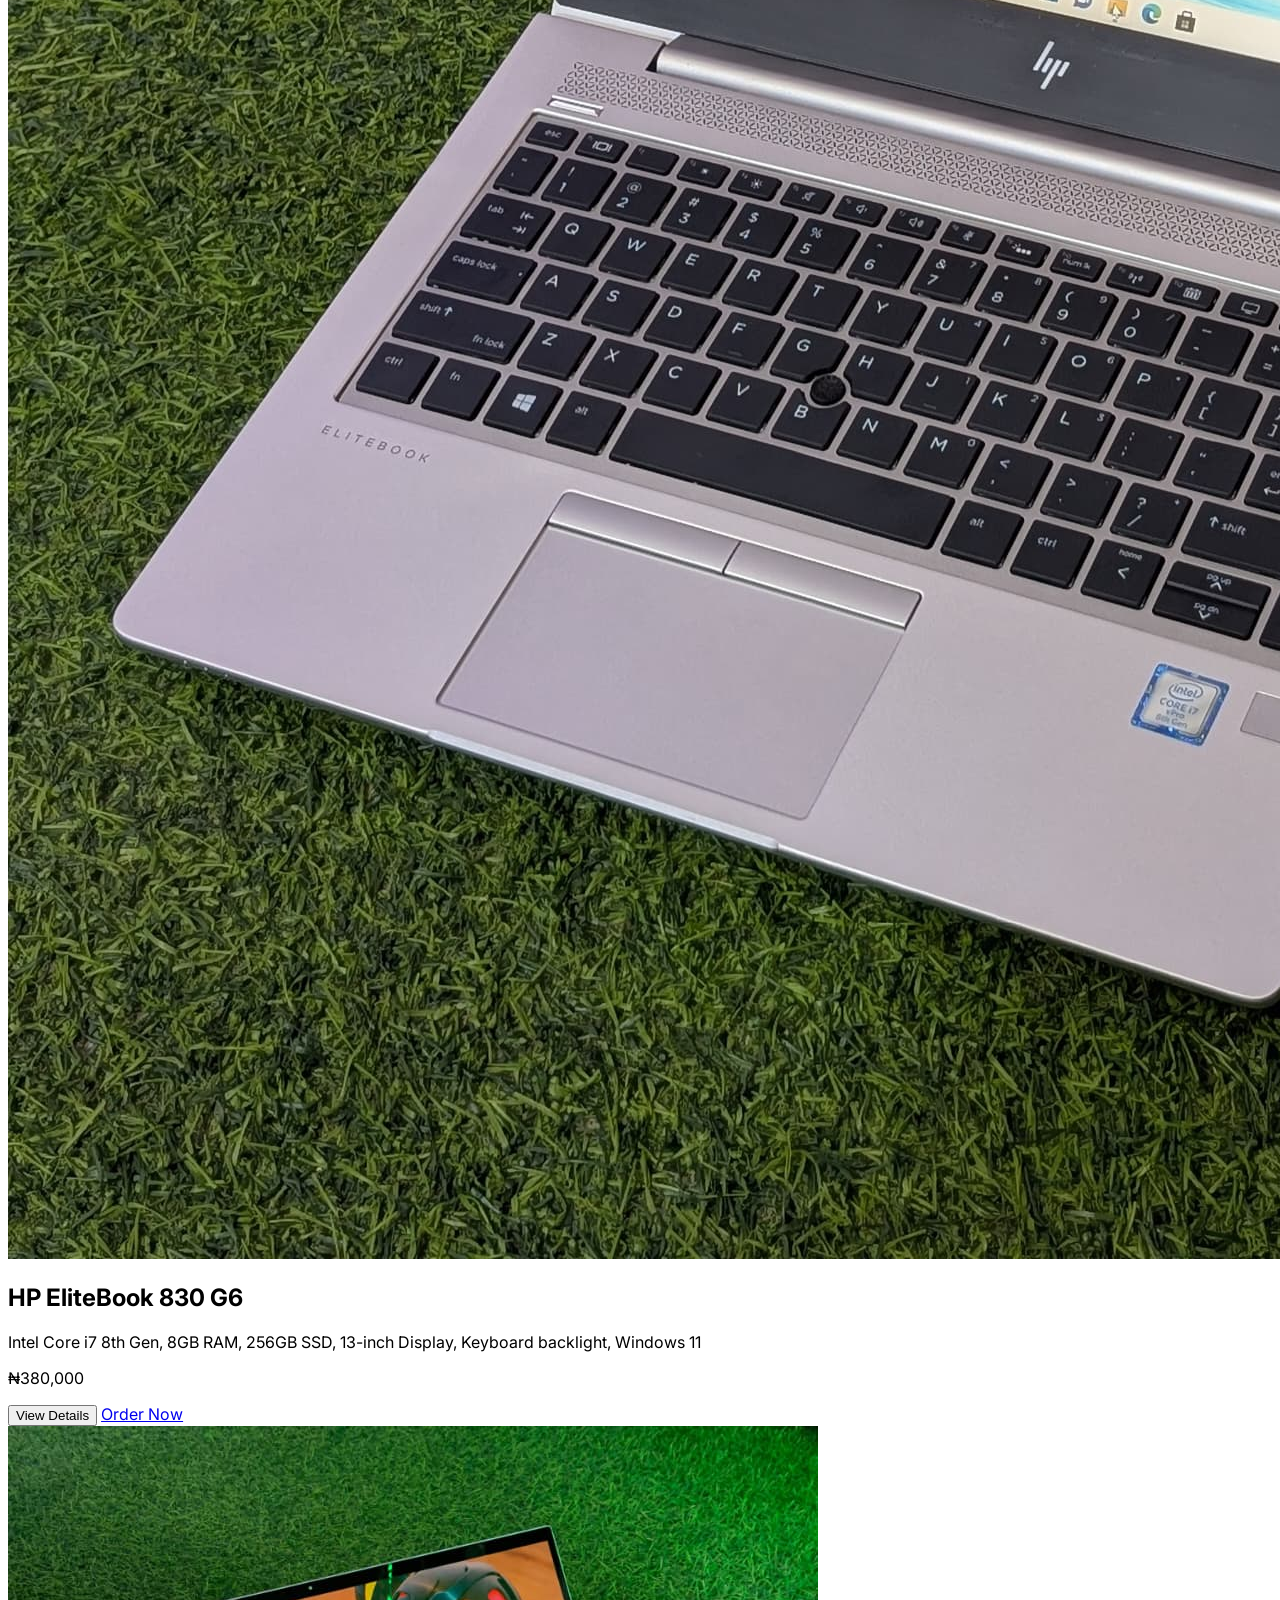
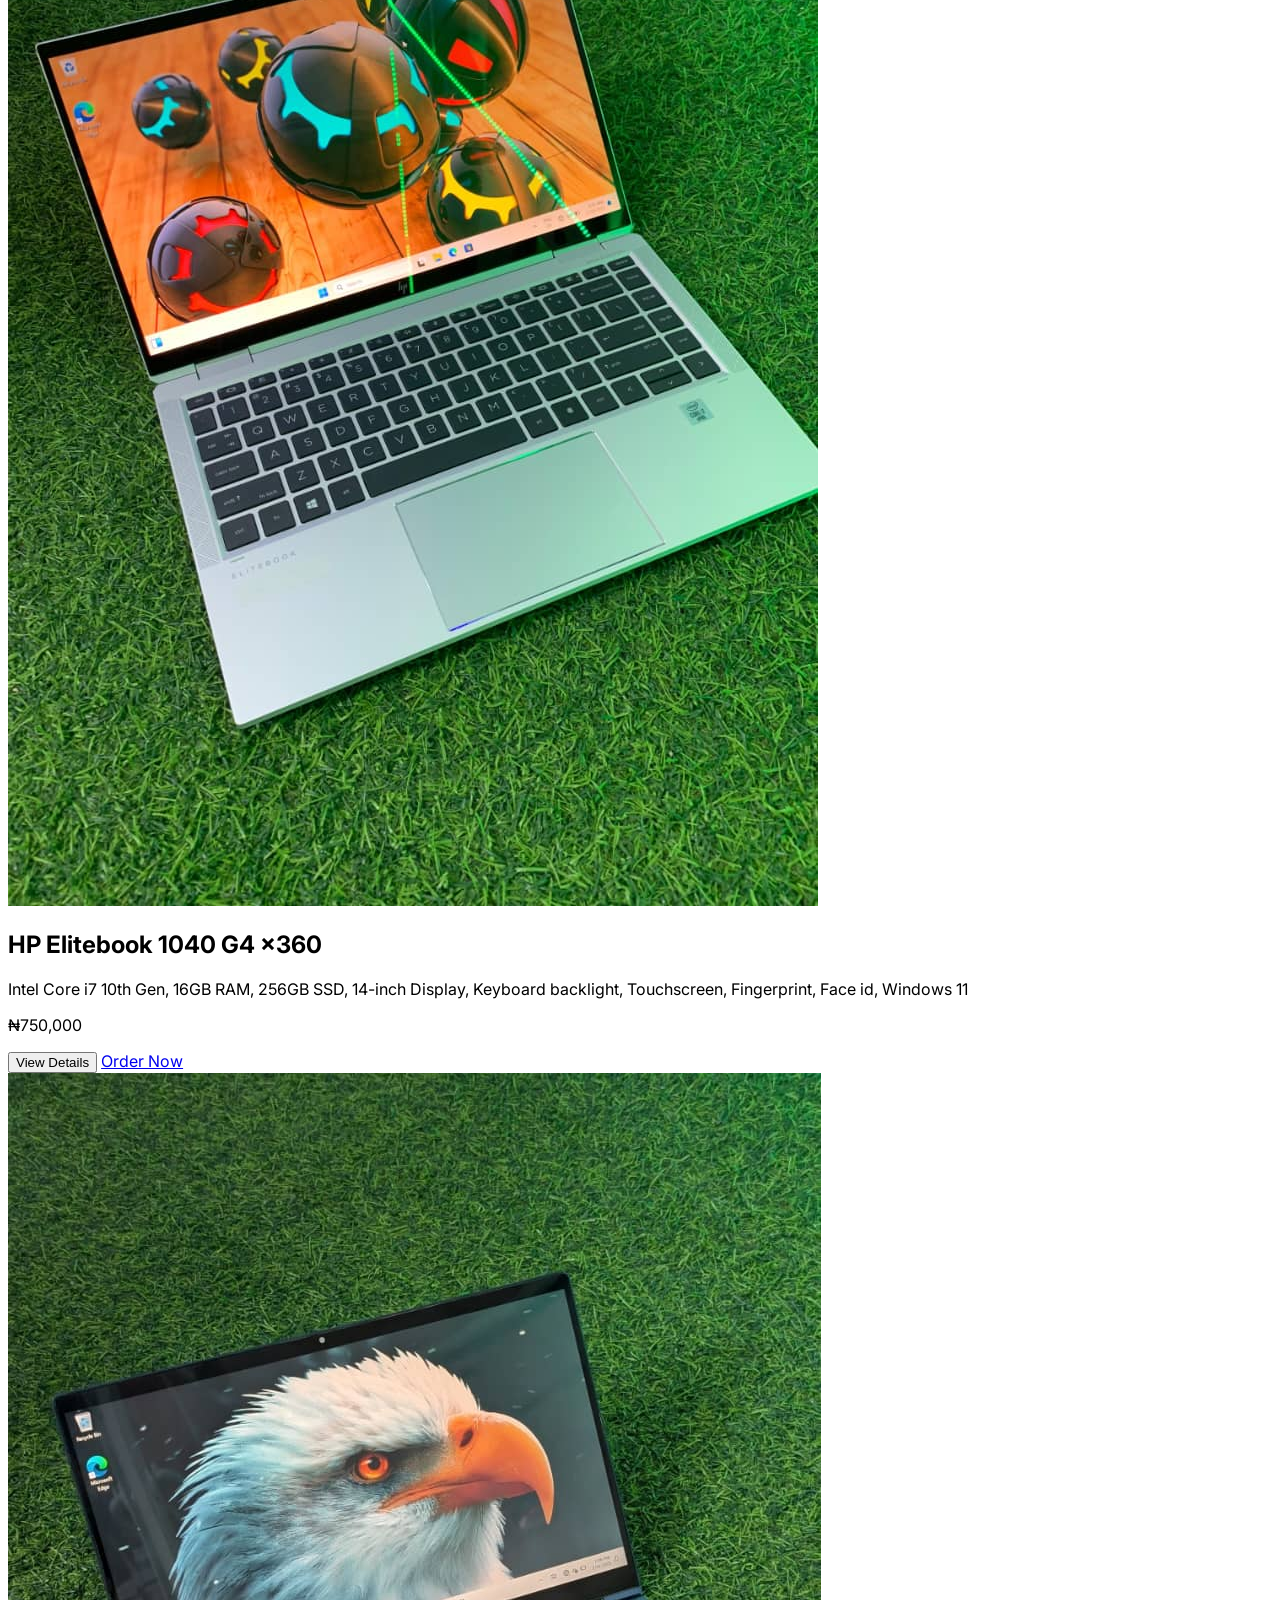
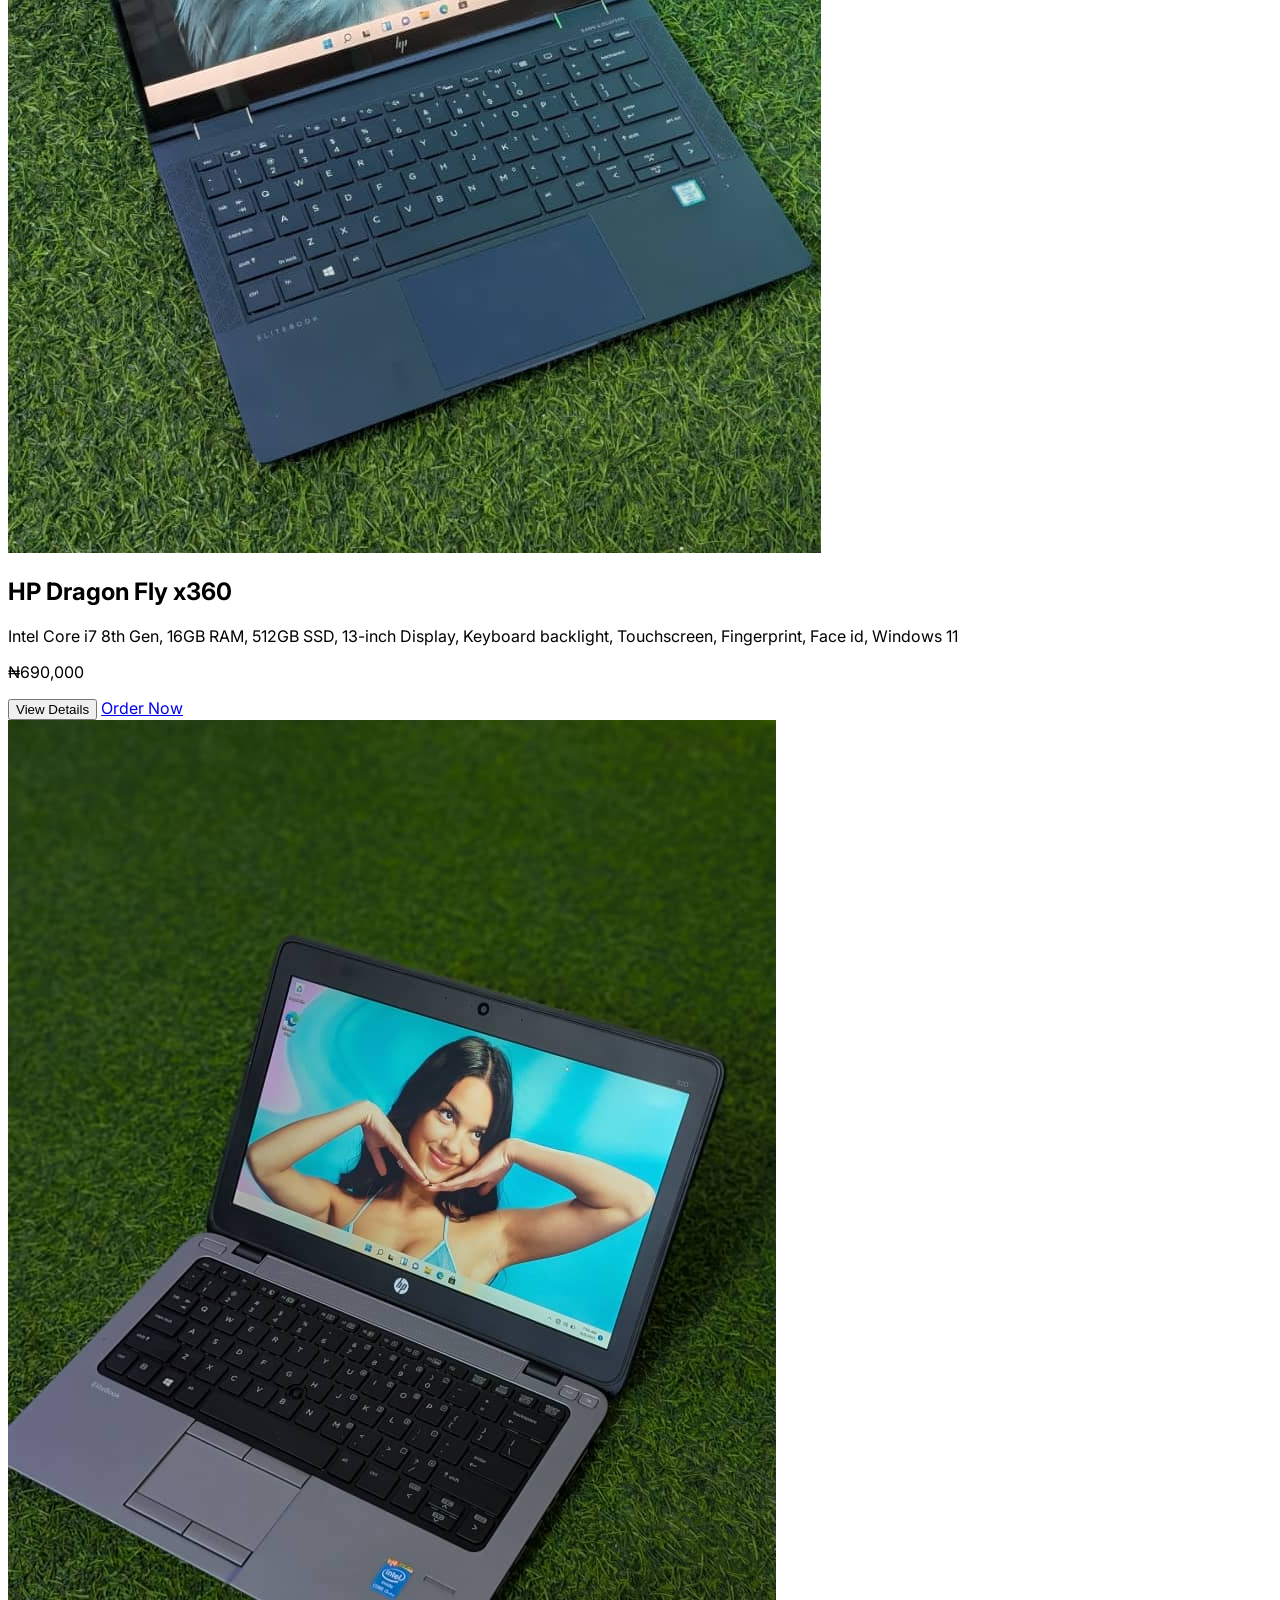
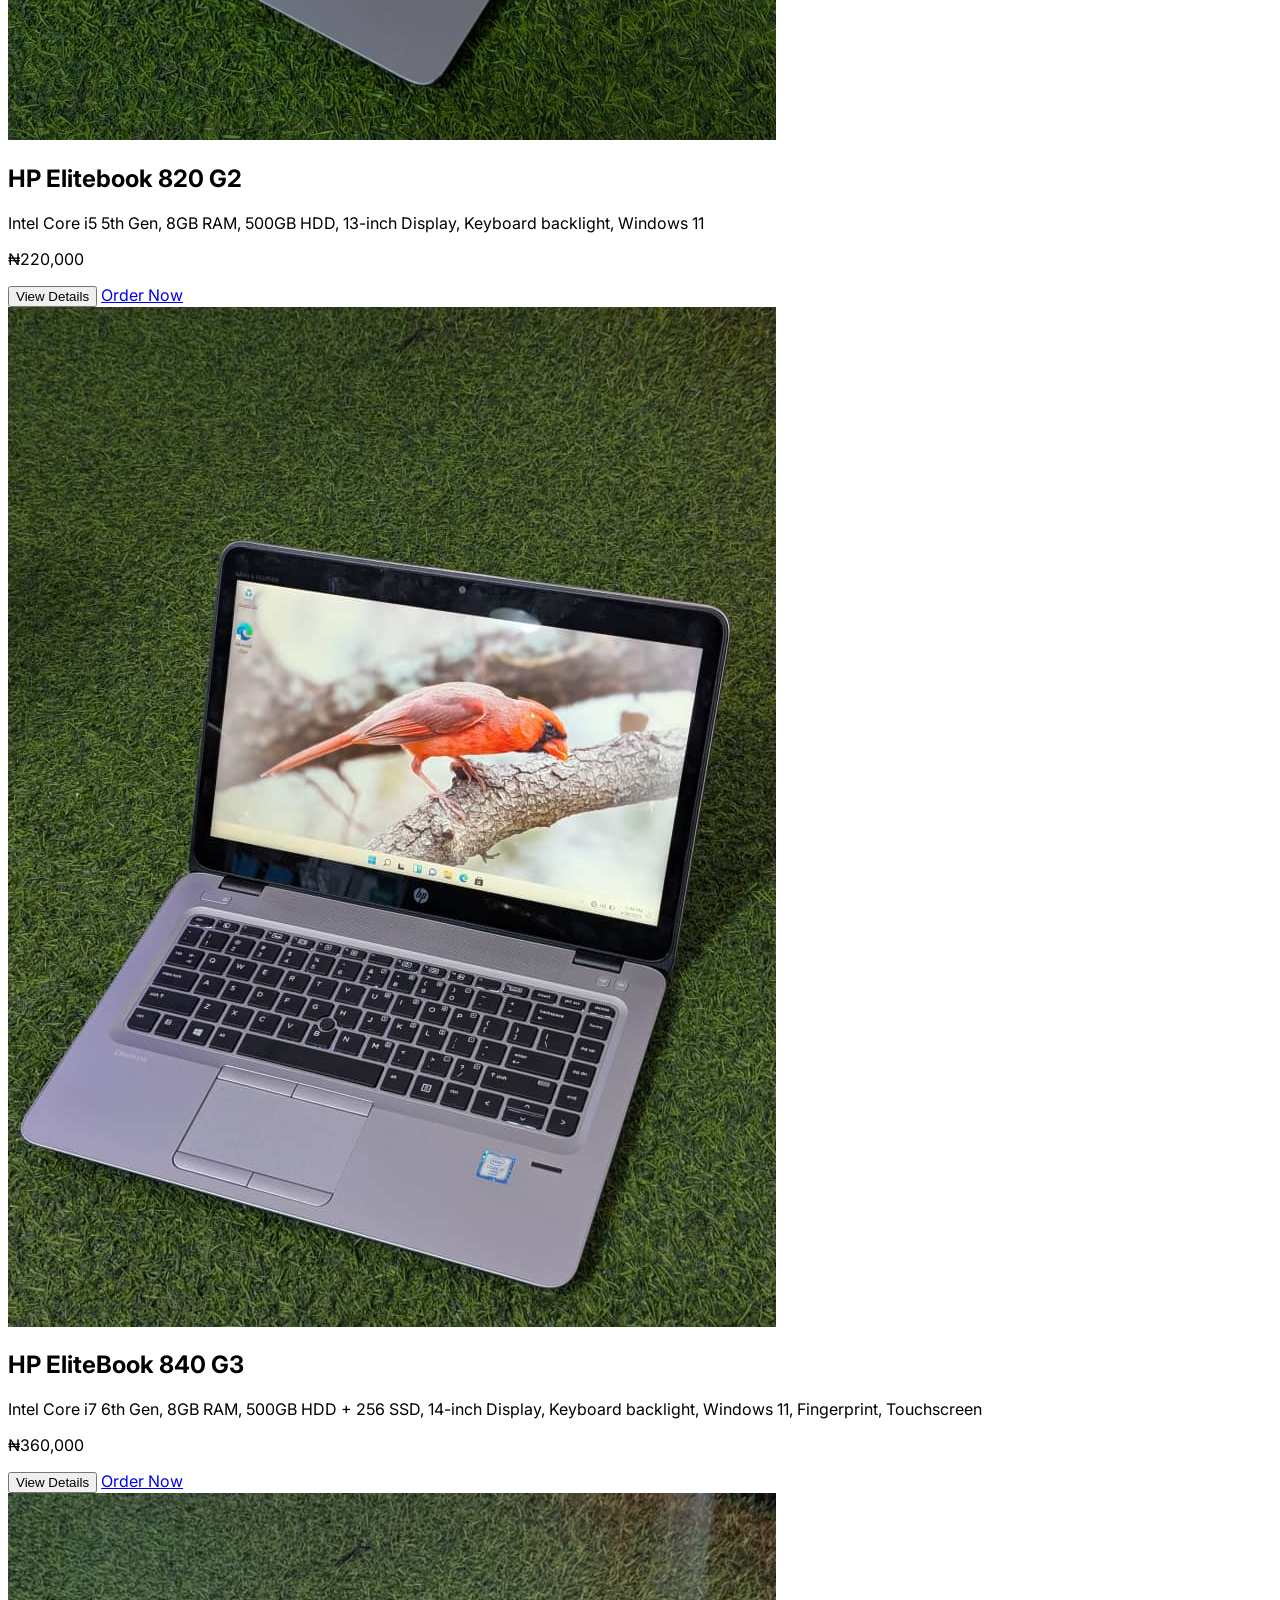
==== commit dcba09b3: "store.html" ====
--- a/store.html
+++ b/store.html
@@ -69,7 +69,7 @@
       model: "HP Elitebook 1040 G4 x360",
       specs: "Intel Core i7 10th Gen, 16GB RAM, 256GB SSD, 14-inch Display, Keyboard backlight, Touchscreen, Fingerprint, Face id, Windows 11",
       price: "₦750,000",
-      images: ["g4.jpg", "g4.jpg", "g4.jpg"]
+      images: ["G4.jpg", "G4.jpg", "G4.jpg"]
     },
      {
       model: "HP Dragon Fly x360",
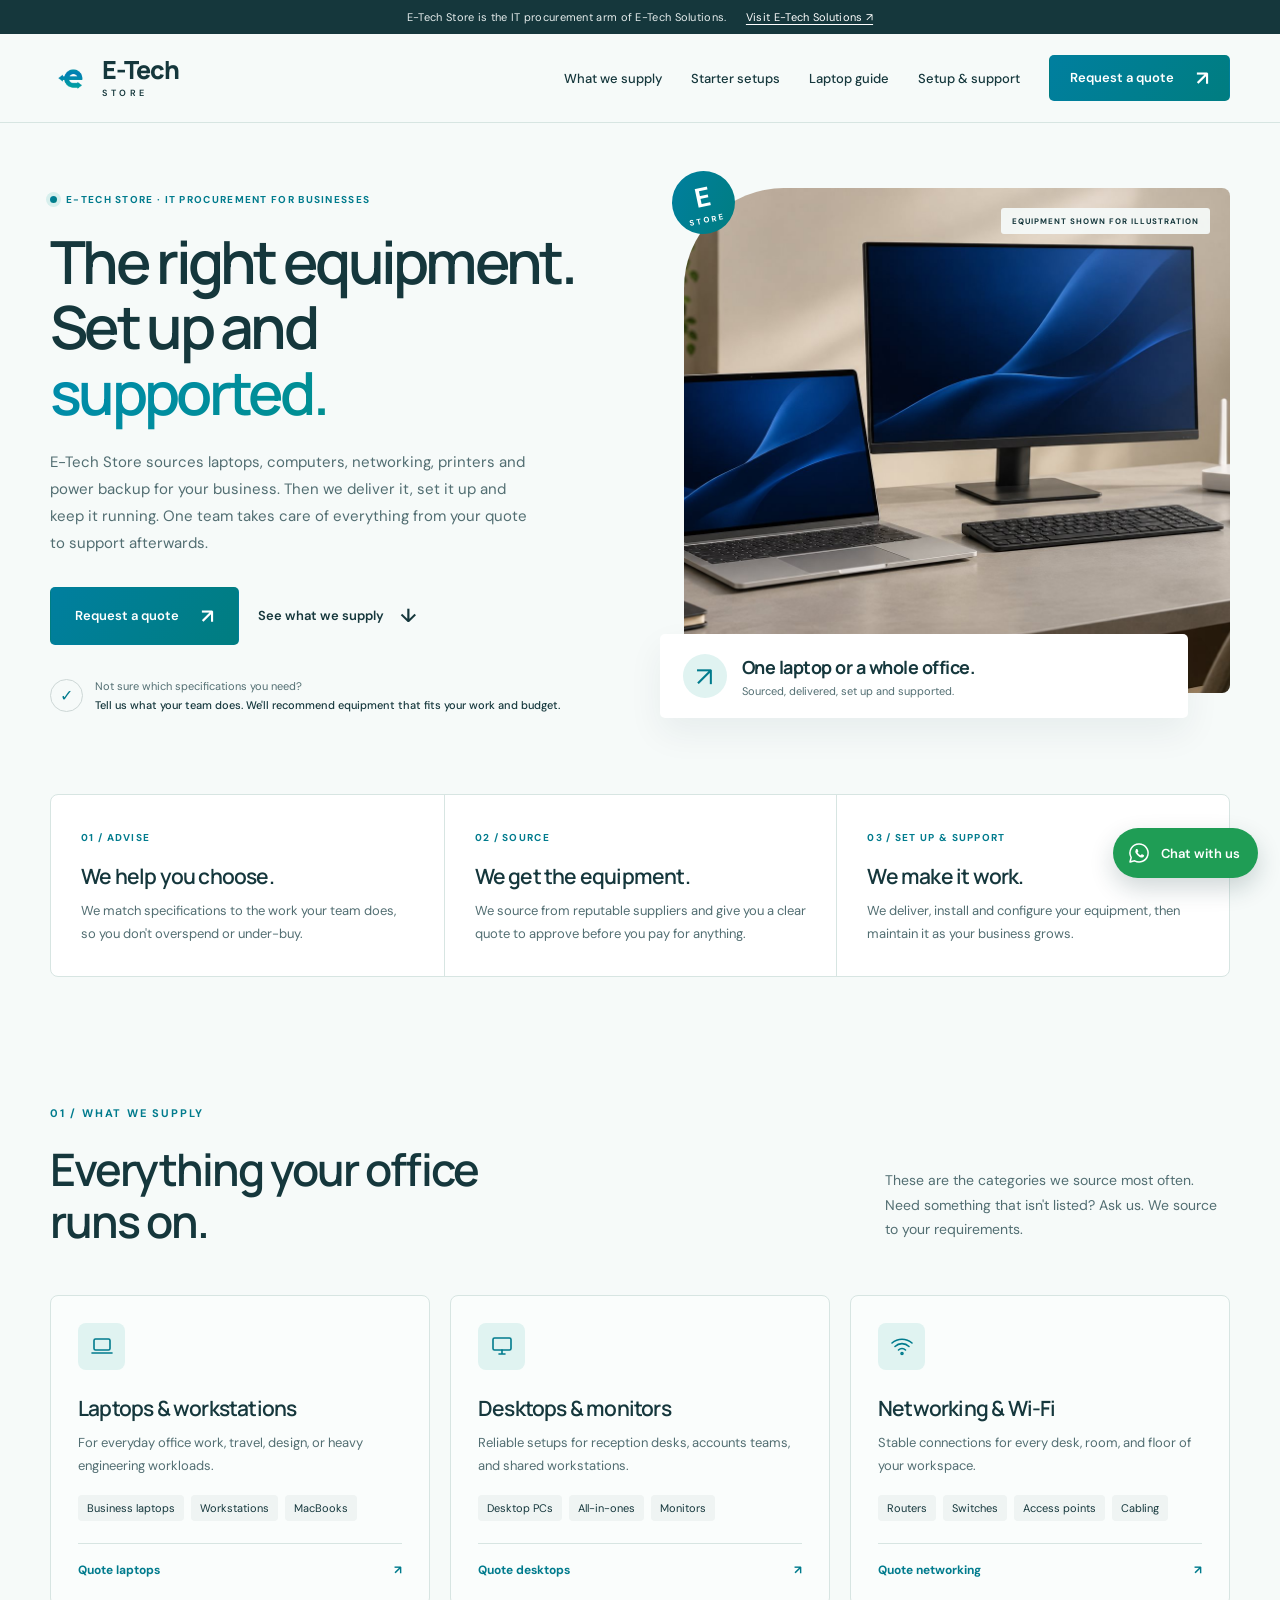
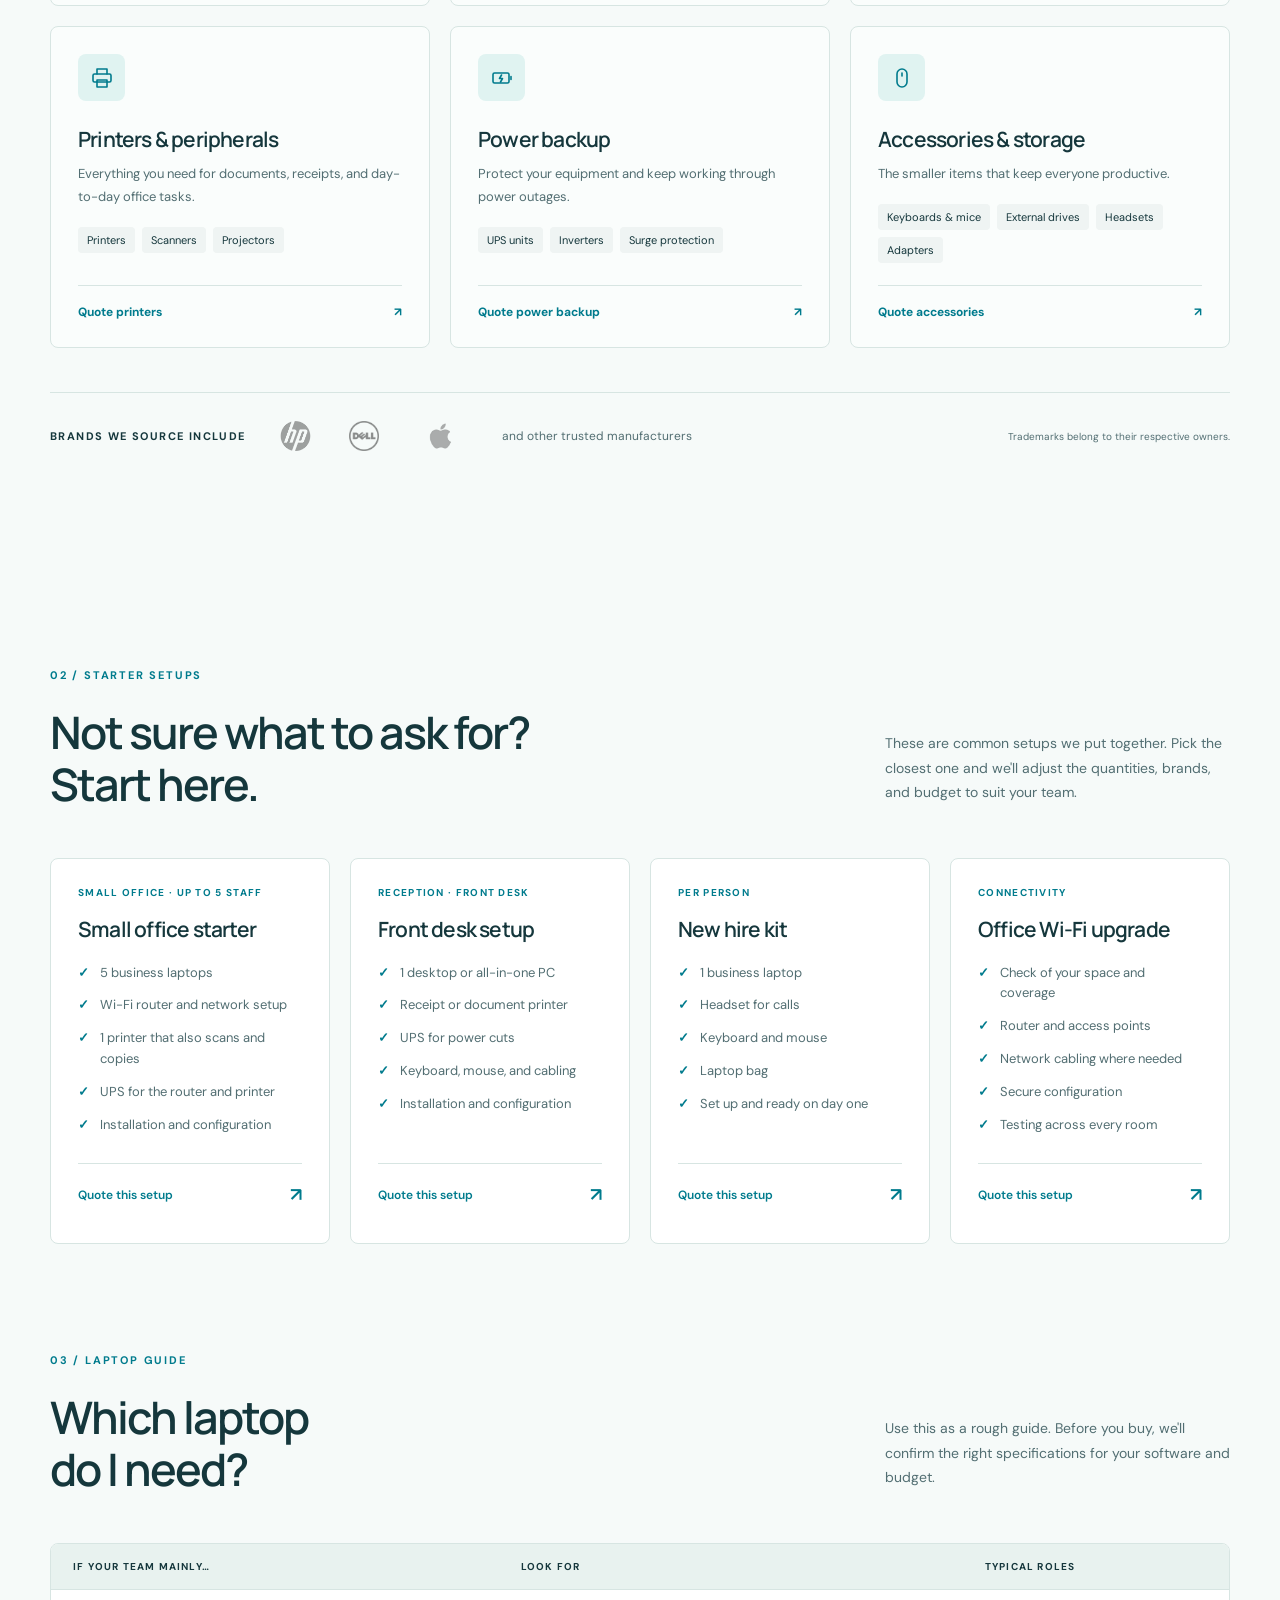
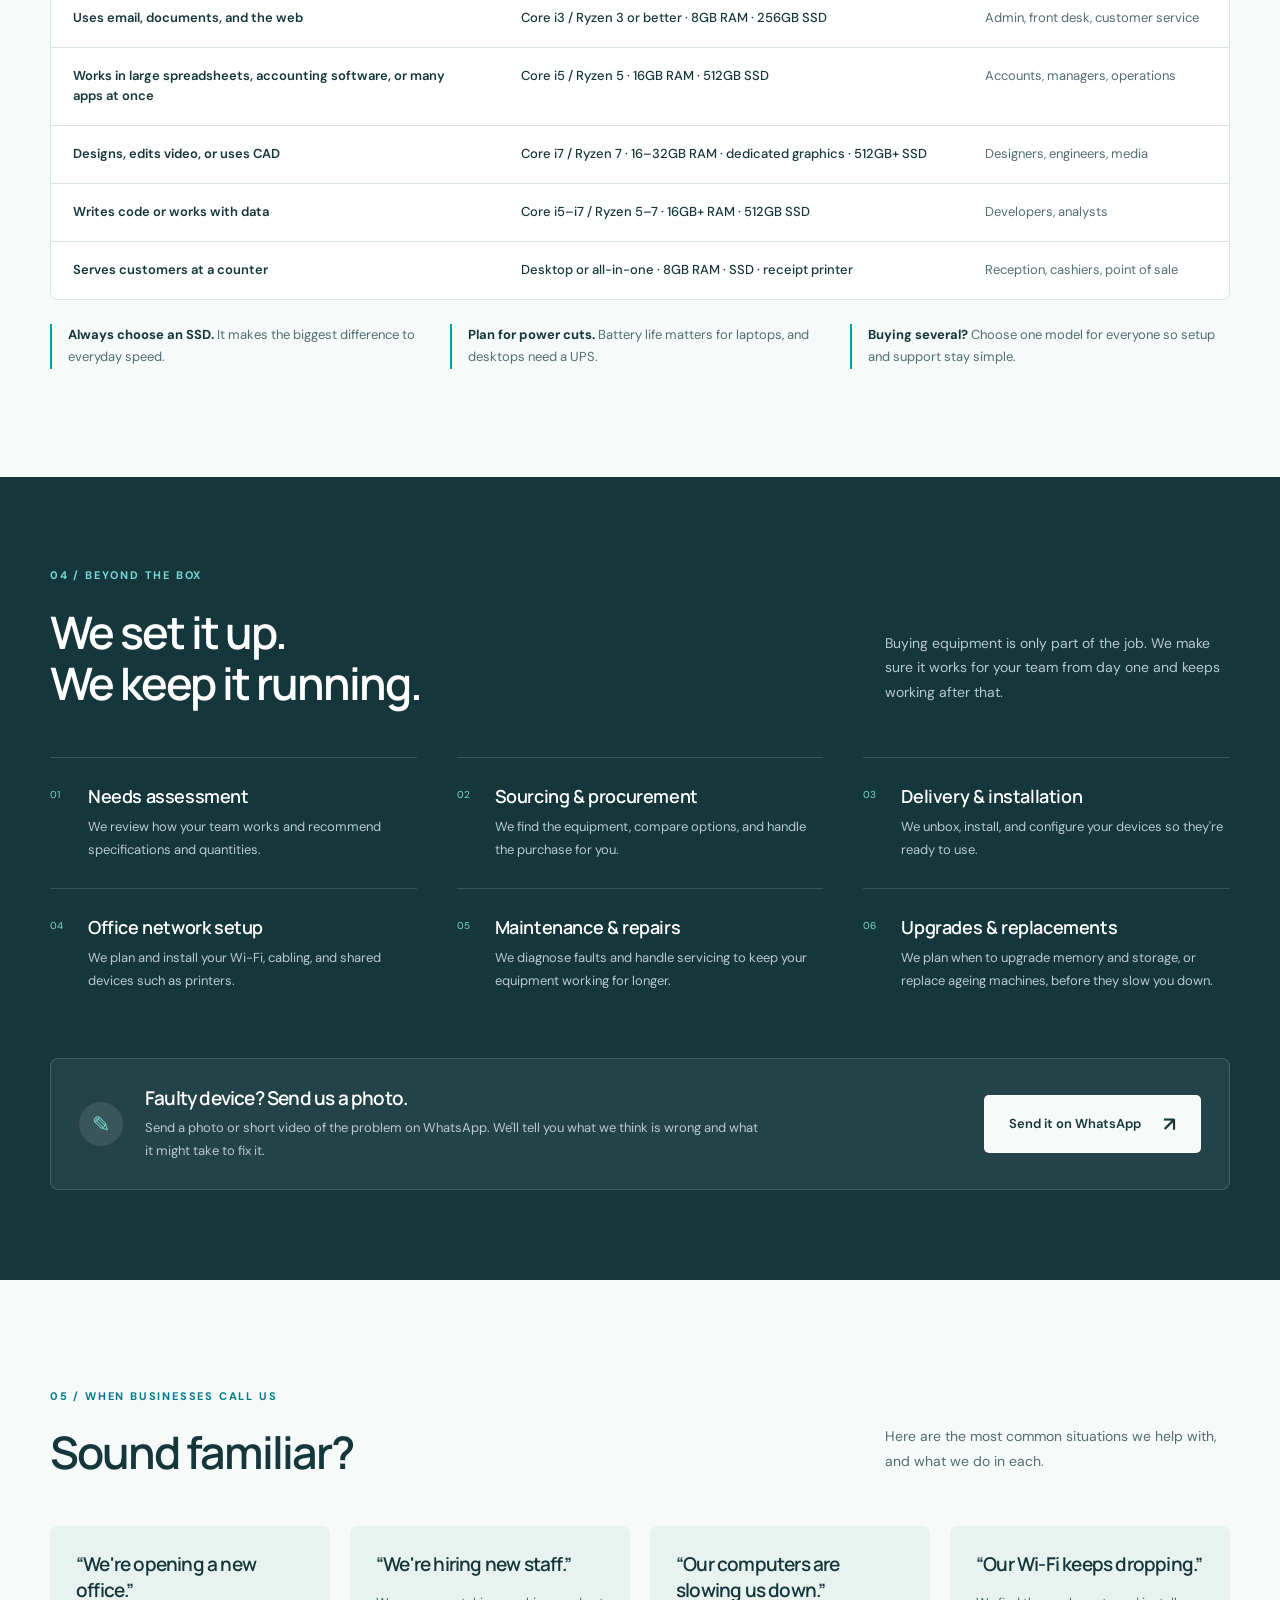
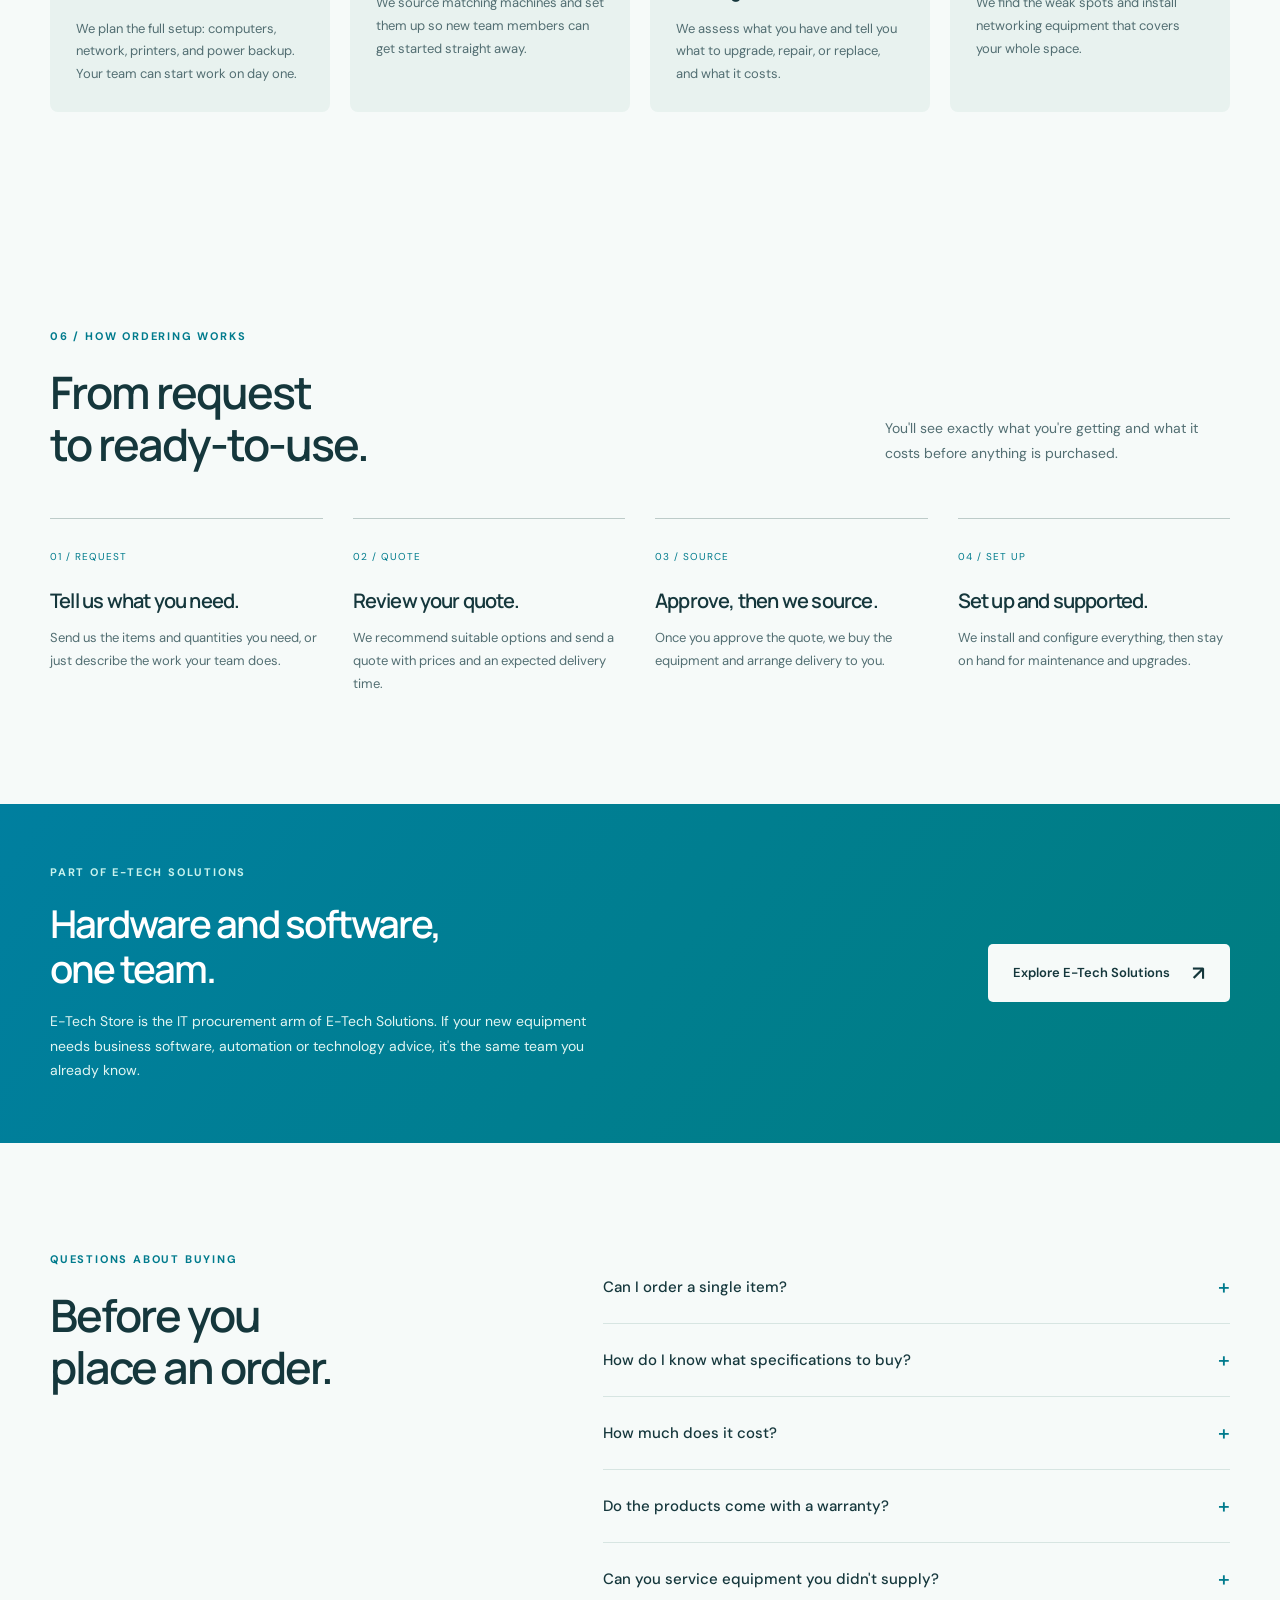
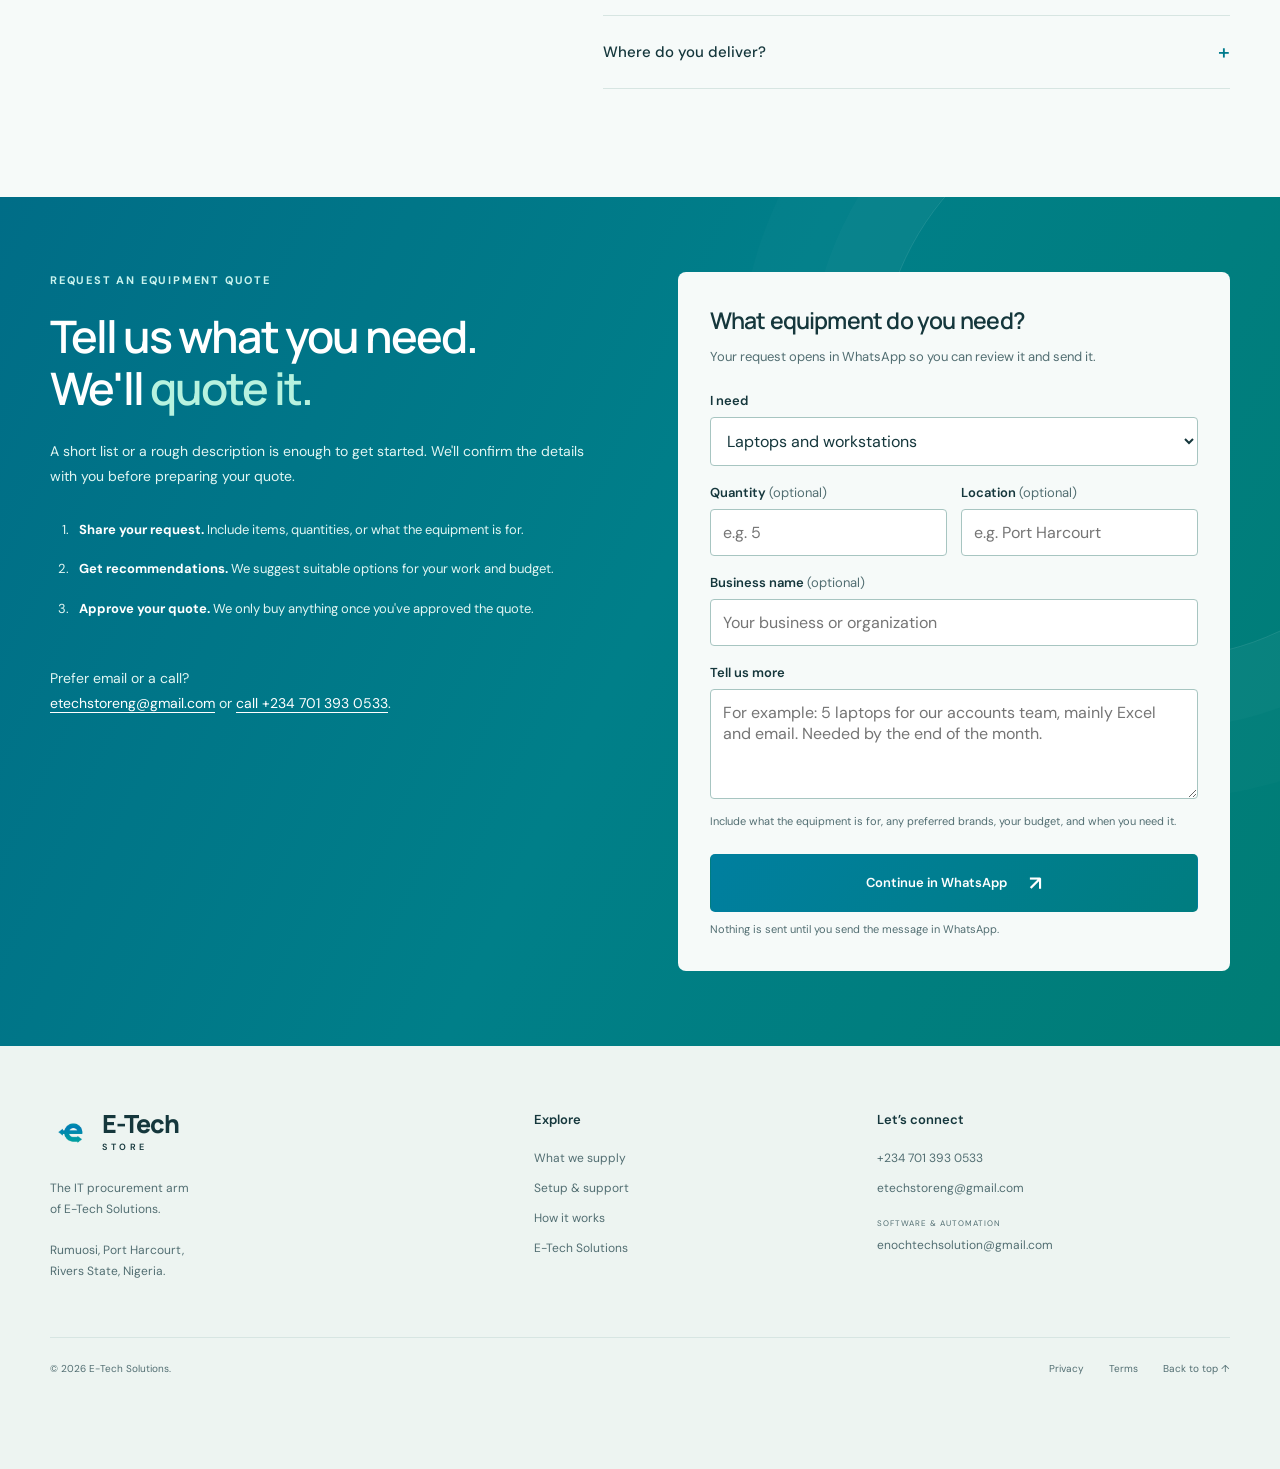
==== commit e18dd42f: "Add E-Tech Store page with starter setups, laptop guide and WhatsApp quotes Co-Authored-By: Claude O" ====
--- a/store.html
+++ b/store.html
@@ -1,173 +1,269 @@
-<!DOCTYPE html><html lang="en">
-  <head>
-    <meta charset="UTF-8">
-    <meta name="viewport" content="width=device-width, initial-scale=1.0">
-    <title>E-Tech Store</title>
-    <link href="https://fonts.googleapis.com/css2?family=Inter:wght@400;600&display=swap" rel="stylesheet">
-    <script src="https://cdn.tailwindcss.com"></script>
-    <style>
-        body {
-            font-family: 'Inter', sans-serif;
-        }
-        .zoom:hover {
-            transform: scale(1.1);
-            transition: transform 0.3s ease;
-        }
-    </style>
+<!DOCTYPE html>
+<html lang="en-NG">
+<head>
+<meta charset="UTF-8">
+<meta name="viewport" content="width=device-width, initial-scale=1">
+<title>E-Tech Store | IT equipment, setup and support for businesses</title>
+<meta name="description" content="E-Tech Store sources laptops, computers, networking, printers and power backup for Nigerian businesses, then delivers, sets up and supports them. Request a quote from Port Harcourt.">
+<meta name="theme-color" content="#007b8d">
+<meta property="og:title" content="E-Tech Store | The right equipment. Set up and supported.">
+<meta property="og:description" content="The IT procurement arm of E-Tech Solutions. From one laptop to a full office setup.">
+<meta property="og:type" content="website">
+<meta property="og:url" content="https://e-techsolutions.vercel.app/store.html">
+<meta property="og:image" content="https://e-techsolutions.vercel.app/assets/business-equipment.jpg">
+<link rel="icon" href="assets/logo-mark.png">
+<link rel="stylesheet" href="assets/css/landing.css">
+<link rel="stylesheet" href="assets/css/store.css">
+<script src="assets/js/landing.js" defer>
+</script>
+<script src="assets/js/store.js" defer>
+</script>
 </head>
-<body class="bg-gray-100">
-    <nav class="bg-white shadow-md p-4 flex justify-between items-center">
-        <a href="index.html" class="text-xl font-bold text-blue-600">Back to Home</a>
-        <h1 class="text-xl font-semibold text-gray-800">E-Tech Store</h1>
-    </nav><div class="p-4">
-    <input id="filterInput" type="text" placeholder="Search by model or spec..."
-        class="w-full p-2 mb-4 border border-gray-300 rounded-md" oninput="filterProducts()"><div id="productGrid" class="grid grid-cols-1 sm:grid-cols-2 lg:grid-cols-3 gap-6"></div>
-
-</div><!-- Modal for product details --><div id="productModal" class="fixed inset-0 bg-black bg-opacity-50 hidden justify-center items-center z-50">
-    <div class="bg-white p-6 rounded-lg max-w-lg w-full relative">
-        <button onclick="closeModal()" class="absolute top-2 right-2 text-gray-500 text-2xl">&times;</button>
-        <h2 id="modalTitle" class="text-xl font-semibold mb-2"></h2>
-        <div class="grid grid-cols-3 gap-2 mb-4">
-            <img id="modalImg1" src="" alt="Image 1" class="rounded cursor-pointer zoom">
-            <img id="modalImg2" src="" alt="Image 2" class="rounded cursor-pointer zoom">
-            <img id="modalImg3" src="" alt="Image 3" class="rounded cursor-pointer zoom">
-        </div>
-        <p id="modalSpecs" class="text-gray-700"></p>
-    </div>
-</div><!-- Zoom Lightbox -->
-<div id="zoomLightbox" class="fixed inset-0 bg-black bg-opacity-80 hidden justify-center items-center z-50">
-  <img id="zoomedImg" src="" class="max-h-[90%] max-w-[90%] rounded-lg shadow-xl" alt="Zoomed View">
-</div>
-
-<script>
-  const products = [
-    {
-      model: "HP pavilion 15",
-      specs: "Intel Core i3 6th Gen, 8GB RAM, 500GB HDD, 15.6 screen size, Windows 11 pro",
-      price: "₦230,000",
-      images: ["pavilion.jpg", "pavilion 2.jpg", "pavilion.jpg"]
-    },
-    {
-      model: "HP EliteBook 830 G5",
-      specs: "Intel Core i5 8th Gen, 8GB RAM, 256GB SSD, 13-inches screen size,keyboard light, Windows 11",
-      price: "₦350,000",
-      images: ["G5.jpg", "g52.jpg", "g53.jpg"]
-    },
-    {
-      model: "HP EliteBook 840 G6",
-      specs: "Intel Core i5 8th Gen, 8GB RAM, 256GB SSD, 14-inch Display, Keyboard backlight, Windows 11",
-      price: "₦360,000",
-      images: ["g6.jpg", "g61.jpg", "g62.jpg"]
-    },
-     {
-      model: "HP EliteBook 830 G6",
-      specs: "Intel Core i7 8th Gen, 8GB RAM, 256GB SSD, 13-inch Display, Keyboard backlight, Windows 11",
-      price: "₦380,000",
-      images: ["g63.jpg", "g64.jpg", "g65.jpg"]
-    },
-    {
-      model: "HP Elitebook 1040 G4 x360",
-      specs: "Intel Core i7 10th Gen, 16GB RAM, 256GB SSD, 14-inch Display, Keyboard backlight, Touchscreen, Fingerprint, Face id, Windows 11",
-      price: "₦750,000",
-      images: ["G4.jpg", "G4.jpg", "G4.jpg"]
-    },
-     {
-      model: "HP Dragon Fly x360",
-      specs: "Intel Core i7 8th Gen, 16GB RAM, 512GB SSD, 13-inch Display, Keyboard backlight, Touchscreen, Fingerprint, Face id, Windows 11",
-      price: "₦690,000",
-      images: ["fly1.jpg", "fly2.jpg", "fly3.jpg"]
-    },
-    {
-      model: "HP Elitebook 820 G2",
-      specs: "Intel Core i5 5th Gen, 8GB RAM, 500GB HDD, 13-inch Display, Keyboard backlight, Windows 11",
-      price: "₦220,000",
-      images: ["g2.jpg", "g22.jpg", "g23.jpg"]
-    },
-    {
-      model: "HP EliteBook 840 G3",
-      specs: "Intel Core i7 6th Gen, 8GB RAM, 500GB HDD + 256 SSD, 14-inch Display, Keyboard backlight, Windows 11, Fingerprint, Touchscreen",
-      price: "₦360,000",
-      images: ["g3.jpg", "g32.jpg", "g33.jpg"]
-    },
-     {
-      model: "HP ProBook 450 G5",
-      specs: "Intel Core i5 8th Gen, 8GB RAM, 256 SSD, 15.6-inch Display, Keyboard backlight, Windows 11, Fingerprint",
-      price: "₦280,000",
-      images: ["pro.jpg", "pro1.jpg", "pro2.jpg"]
-    },
-    {
-      model: "HP EliteBook 1030 G2 x360",
-      specs: "Intel Core i5 7th Gen, 8GB RAM, 256 SSD, 14-inch Display, Keyboard backlight,Finger print, Face id, Windows 11",
-      price: "₦460,000",
-      images: ["g24.jpg", "g25.jpg", "g26.jpg"]
-    },
-  ];
-
-  function displayProducts(filteredProducts = products) {
-    const grid = document.getElementById('productGrid');
-    grid.innerHTML = '';
-
-    filteredProducts.forEach(product => {
-      const card = document.createElement('div');
-      card.className = 'bg-white p-4 rounded-lg shadow-md';
-
-      card.innerHTML = `
-        <img src="${product.images[0]}" alt="${product.model}" class="w-full h-40 object-cover mb-2 rounded">
-        <h2 class="text-lg font-semibold">${product.model}</h2>
-        <p class="text-gray-600">${product.specs}</p>
-        <p class="text-blue-600 font-bold mt-2">${product.price}</p>
-        <div class="flex justify-between mt-4">
-          <button onclick='viewDetails(${JSON.stringify(product)})' class="text-sm bg-gray-200 hover:bg-gray-300 px-3 py-1 rounded">View Details</button>
-          <a href="https://wa.me/2347013930533?text=Hello, I'm%20interested%20in%20${encodeURIComponent(product.model)}"
-             class="text-sm bg-green-500 text-white px-3 py-1 rounded hover:bg-green-600">Order Now</a>
-        </div>
-      `;
-      grid.appendChild(card);
-    });
-  }
-
-  function filterProducts() {
-    const query = document.getElementById('filterInput').value.toLowerCase();
-    const filtered = products.filter(p =>
-      p.model.toLowerCase().includes(query) || p.specs.toLowerCase().includes(query)
-    );
-    displayProducts(filtered);
-  }
-
-  function viewDetails(product) {
-    document.getElementById('modalTitle').textContent = product.model;
-    document.getElementById('modalSpecs').textContent = product.specs;
-    document.getElementById('modalImg1').src = product.images[0];
-    document.getElementById('modalImg2').src = product.images[1];
-    document.getElementById('modalImg3').src = product.images[2];
-    document.getElementById('productModal').classList.remove('hidden');
-    document.getElementById('productModal').classList.add('flex');
-  }
-
-  function closeModal() {
-    document.getElementById('productModal').classList.add('hidden');
-    document.getElementById('productModal').classList.remove('flex');
-  }
-
-  // Lightbox zoom
-  const zoomedImg = document.getElementById('zoomedImg');
-  const zoomLightbox = document.getElementById('zoomLightbox');
-
-  ['modalImg1', 'modalImg2', 'modalImg3'].forEach(id => {
-    document.getElementById(id).addEventListener('click', (e) => {
-      zoomedImg.src = e.target.src;
-      zoomLightbox.classList.remove('hidden');
-      zoomLightbox.classList.add('flex');
-    });
-  });
-
-  zoomLightbox.addEventListener('click', () => {
-    zoomLightbox.classList.add('hidden');
-    zoomLightbox.classList.remove('flex');
-  });
-
-  // Initial display
-  displayProducts();
-</script>
+<body>
+<a class="skip-link" href="#main">Skip to content</a>
+<div class="announcement">E-Tech Store is the IT procurement arm of E-Tech Solutions. <a href="index.html">Visit E-Tech Solutions ↗</a>
+</div>
+<header class="site-header">
+<div class="container nav">
+<a class="brand" href="#main" aria-label="E-Tech Store home"><img src="assets/logo-mark.png" alt="" width="42" height="42"><span>E-Tech<span class="brand-sub">STORE</span></span></a>
+<button class="menu-toggle" aria-controls="navigation" aria-expanded="false">Menu <span aria-hidden="true">☰</span></button>
+<nav id="navigation" aria-label="Main navigation"><a href="#supply">What we supply</a><a href="#packages">Starter setups</a><a href="#guide">Laptop guide</a><a href="#services">Setup &amp; support</a><a class="button small" href="#quote">Request a quote <span aria-hidden="true">&nearr;</span></a>
+</nav>
+</div>
+</header>
+<main id="main">
+<section class="hero container" aria-labelledby="hero-title">
+<div class="hero-copy">
+<p class="eyebrow"><span class="status-dot"></span> E-TECH STORE &middot; IT PROCUREMENT FOR BUSINESSES</p>
+<h1 id="hero-title">The right equipment.<br>Set up and<br><em>supported.</em></h1>
+<p class="hero-description">E-Tech Store sources laptops, computers, networking, printers and power backup for your business. Then we deliver it, set it up and keep it running. One team takes care of everything from your quote to support afterwards.</p>
+<div class="actions"><a class="button" href="#quote">Request a quote <span aria-hidden="true">↗</span></a><a class="text-link" href="#supply">See what we supply <span aria-hidden="true">↓</span></a>
+</div>
+<div class="hero-note"><span class="mini-mark" aria-hidden="true">✓</span>
+<p>Not sure which specifications you need?<br><strong>Tell us what your team does. We'll recommend equipment that fits your work and budget.</strong>
+</p>
+</div>
+</div>
+<div class="hero-visual"><img class="hero-photo" src="assets/business-equipment.jpg" alt="Illustrative business equipment: a laptop, desktop monitor, keyboard, mouse and wireless router" width="1536" height="1024" fetchpriority="high"><span class="photo-label">EQUIPMENT SHOWN FOR ILLUSTRATION</span>
+<div class="hero-caption"><span class="caption-icon" aria-hidden="true">↗</span>
+<div><strong>One laptop or a whole office.</strong><span>Sourced, delivered, set up and supported.</span>
+</div>
+</div>
+<div class="image-corner" aria-hidden="true">E<span>STORE</span>
+</div>
+</div>
+</section>
+<section class="container glance" aria-labelledby="glance-title">
+<h2 id="glance-title" class="visually-hidden">What E-Tech Store does</h2>
+<div class="glance-grid">
+<article><span class="need-number">01 / ADVISE</span><h3>We help you choose.</h3><p>We match specifications to the work your team does, so you don't overspend or under-buy.</p></article>
+<article><span class="need-number">02 / SOURCE</span><h3>We get the equipment.</h3><p>We source from reputable suppliers and give you a clear quote to approve before you pay for anything.</p></article>
+<article><span class="need-number">03 / SET UP &amp; SUPPORT</span><h3>We make it work.</h3><p>We deliver, install and configure your equipment, then maintain it as your business grows.</p></article>
+</div>
+</section>
+<section class="section container" id="supply" aria-labelledby="supply-title">
+<div class="section-heading">
+<div>
+<p class="eyebrow">01 / WHAT WE SUPPLY</p>
+<h2 id="supply-title">Everything your office<br>runs on.</h2>
+</div>
+<p>These are the categories we source most often. Need something that isn't listed? Ask us. We source to your requirements.</p>
+</div>
+<div class="supply-grid">
+<a class="supply-card" href="#quote" data-item="Laptops and workstations"><span class="supply-icon" aria-hidden="true"><svg viewBox="0 0 24 24"><rect x="4" y="5" width="16" height="11" rx="1.5"/><path d="M2 19h20"/></svg></span><h3>Laptops &amp; workstations</h3><p>For everyday office work, travel, design, or heavy engineering workloads.</p><ul><li>Business laptops</li><li>Workstations</li><li>MacBooks</li></ul><strong>Quote laptops <span aria-hidden="true">&nearr;</span></strong></a>
+<a class="supply-card" href="#quote" data-item="Desktops and monitors"><span class="supply-icon" aria-hidden="true"><svg viewBox="0 0 24 24"><rect x="3" y="4" width="18" height="12" rx="1.5"/><path d="M9 20h6M12 16v4"/></svg></span><h3>Desktops &amp; monitors</h3><p>Reliable setups for reception desks, accounts teams, and shared workstations.</p><ul><li>Desktop PCs</li><li>All-in-ones</li><li>Monitors</li></ul><strong>Quote desktops <span aria-hidden="true">&nearr;</span></strong></a>
+<a class="supply-card" href="#quote" data-item="Networking and Wi-Fi"><span class="supply-icon" aria-hidden="true"><svg viewBox="0 0 24 24"><path d="M2 9a15 15 0 0 1 20 0M5 12.5a10 10 0 0 1 14 0M8.5 16a5 5 0 0 1 7 0"/><circle cx="12" cy="19.5" r="1"/></svg></span><h3>Networking &amp; Wi-Fi</h3><p>Stable connections for every desk, room, and floor of your workspace.</p><ul><li>Routers</li><li>Switches</li><li>Access points</li><li>Cabling</li></ul><strong>Quote networking <span aria-hidden="true">&nearr;</span></strong></a>
+<a class="supply-card" href="#quote" data-item="Printers and peripherals"><span class="supply-icon" aria-hidden="true"><svg viewBox="0 0 24 24"><path d="M7 8V3h10v5"/><rect x="3" y="8" width="18" height="8" rx="1.5"/><path d="M7 14h10v7H7z"/></svg></span><h3>Printers &amp; peripherals</h3><p>Everything you need for documents, receipts, and day-to-day office tasks.</p><ul><li>Printers</li><li>Scanners</li><li>Projectors</li></ul><strong>Quote printers <span aria-hidden="true">&nearr;</span></strong></a>
+<a class="supply-card" href="#quote" data-item="Power backup (UPS and inverters)"><span class="supply-icon" aria-hidden="true"><svg viewBox="0 0 24 24"><rect x="3" y="7" width="16" height="10" rx="1.5"/><path d="M21 10.5v3M11.5 9l-2 3.5h3l-2 3.5"/></svg></span><h3>Power backup</h3><p>Protect your equipment and keep working through power outages.</p><ul><li>UPS units</li><li>Inverters</li><li>Surge protection</li></ul><strong>Quote power backup <span aria-hidden="true">&nearr;</span></strong></a>
+<a class="supply-card" href="#quote" data-item="Accessories and storage"><span class="supply-icon" aria-hidden="true"><svg viewBox="0 0 24 24"><rect x="7" y="3" width="10" height="18" rx="5"/><path d="M12 7v3"/></svg></span><h3>Accessories &amp; storage</h3><p>The smaller items that keep everyone productive.</p><ul><li>Keyboards &amp; mice</li><li>External drives</li><li>Headsets</li><li>Adapters</li></ul><strong>Quote accessories <span aria-hidden="true">&nearr;</span></strong></a>
+</div>
+<div class="brand-strip">
+<p>Brands we source include</p>
+<div class="brand-logos"><img src="assets/logos/HP%20logo.png" alt="HP" width="1901" height="1810" loading="lazy"><img src="assets/logos/Dell_Logo.svg.webp" alt="Dell" loading="lazy"><img src="assets/logos/apple%20logo.png" alt="Apple" width="2496" height="1600" loading="lazy"><span>and other trusted manufacturers</span></div>
+<small>Trademarks belong to their respective owners.</small>
+</div>
+</section>
+<section class="section container" id="packages" aria-labelledby="packages-title">
+<div class="section-heading">
+<div>
+<p class="eyebrow">02 / STARTER SETUPS</p>
+<h2 id="packages-title">Not sure what to ask for?<br>Start here.</h2>
+</div>
+<p>These are common setups we put together. Pick the closest one and we'll adjust the quantities, brands, and budget to suit your team.</p>
+</div>
+<div class="package-grid">
+<article class="package"><span class="need-number">SMALL OFFICE &middot; UP TO 5 STAFF</span><h3>Small office starter</h3><ul><li>5 business laptops</li><li>Wi-Fi router and network setup</li><li>1 printer that also scans and copies</li><li>UPS for the router and printer</li><li>Installation and configuration</li></ul><a class="text-link" href="#quote" data-item="A full office setup" data-package="Small office starter (up to 5 staff): 5 business laptops, Wi-Fi router and network setup, 1 printer that also scans and copies, UPS for the router and printer, installation and configuration.">Quote this setup <span aria-hidden="true">&nearr;</span></a></article>
+<article class="package"><span class="need-number">RECEPTION &middot; FRONT DESK</span><h3>Front desk setup</h3><ul><li>1 desktop or all-in-one PC</li><li>Receipt or document printer</li><li>UPS for power cuts</li><li>Keyboard, mouse, and cabling</li><li>Installation and configuration</li></ul><a class="text-link" href="#quote" data-item="Desktops and monitors" data-package="Front desk setup: 1 desktop or all-in-one PC, receipt or document printer, UPS for power cuts, keyboard, mouse and cabling, installation and configuration.">Quote this setup <span aria-hidden="true">&nearr;</span></a></article>
+<article class="package"><span class="need-number">PER PERSON</span><h3>New hire kit</h3><ul><li>1 business laptop</li><li>Headset for calls</li><li>Keyboard and mouse</li><li>Laptop bag</li><li>Set up and ready on day one</li></ul><a class="text-link" href="#quote" data-item="Laptops and workstations" data-package="New hire kit (per person): 1 business laptop, headset for calls, keyboard and mouse, laptop bag, set up and ready on day one. Number of new staff: ">Quote this setup <span aria-hidden="true">&nearr;</span></a></article>
+<article class="package"><span class="need-number">CONNECTIVITY</span><h3>Office Wi-Fi upgrade</h3><ul><li>Check of your space and coverage</li><li>Router and access points</li><li>Network cabling where needed</li><li>Secure configuration</li><li>Testing across every room</li></ul><a class="text-link" href="#quote" data-item="Networking and Wi-Fi" data-package="Office Wi-Fi upgrade: check of our space and coverage, router and access points, network cabling where needed, secure configuration, testing across every room. Approximate number of rooms/floors and users: ">Quote this setup <span aria-hidden="true">&nearr;</span></a></article>
+</div>
+</section>
+<section class="section container guide-section" id="guide" aria-labelledby="guide-title">
+<div class="section-heading">
+<div>
+<p class="eyebrow">03 / LAPTOP GUIDE</p>
+<h2 id="guide-title">Which laptop<br>do I need?</h2>
+</div>
+<p>Use this as a rough guide. Before you buy, we'll confirm the right specifications for your software and budget.</p>
+</div>
+<div class="guide-table-wrap">
+<table class="guide-table">
+<thead><tr><th scope="col">If your team mainly&hellip;</th><th scope="col">Look for</th><th scope="col">Typical roles</th></tr></thead>
+<tbody>
+<tr><th scope="row" data-label="Use">Uses email, documents, and the web</th><td data-label="Look for">Core i3 / Ryzen 3 or better &middot; 8GB RAM &middot; 256GB SSD</td><td data-label="Typical roles">Admin, front desk, customer service</td></tr>
+<tr><th scope="row" data-label="Use">Works in large spreadsheets, accounting software, or many apps at once</th><td data-label="Look for">Core i5 / Ryzen 5 &middot; 16GB RAM &middot; 512GB SSD</td><td data-label="Typical roles">Accounts, managers, operations</td></tr>
+<tr><th scope="row" data-label="Use">Designs, edits video, or uses CAD</th><td data-label="Look for">Core i7 / Ryzen 7 &middot; 16&ndash;32GB RAM &middot; dedicated graphics &middot; 512GB+ SSD</td><td data-label="Typical roles">Designers, engineers, media</td></tr>
+<tr><th scope="row" data-label="Use">Writes code or works with data</th><td data-label="Look for">Core i5&ndash;i7 / Ryzen 5&ndash;7 &middot; 16GB+ RAM &middot; 512GB SSD</td><td data-label="Typical roles">Developers, analysts</td></tr>
+<tr><th scope="row" data-label="Use">Serves customers at a counter</th><td data-label="Look for">Desktop or all-in-one &middot; 8GB RAM &middot; SSD &middot; receipt printer</td><td data-label="Typical roles">Reception, cashiers, point of sale</td></tr>
+</tbody>
+</table>
+</div>
+<div class="guide-tips"><p><strong>Always choose an SSD.</strong> It makes the biggest difference to everyday speed.</p><p><strong>Plan for power cuts.</strong> Battery life matters for laptops, and desktops need a UPS.</p><p><strong>Buying several?</strong> Choose one model for everyone so setup and support stay simple.</p></div>
+</section>
+<section class="store-services" id="services" aria-labelledby="services-title">
+<div class="container">
+<div class="section-heading">
+<div>
+<p class="eyebrow">04 / BEYOND THE BOX</p>
+<h2 id="services-title">We set it up.<br>We keep it running.</h2>
+</div>
+<p>Buying equipment is only part of the job. We make sure it works for your team from day one and keeps working after that.</p>
+</div>
+<div class="service-list">
+<article><span>01</span><h3>Needs assessment</h3><p>We review how your team works and recommend specifications and quantities.</p></article>
+<article><span>02</span><h3>Sourcing &amp; procurement</h3><p>We find the equipment, compare options, and handle the purchase for you.</p></article>
+<article><span>03</span><h3>Delivery &amp; installation</h3><p>We unbox, install, and configure your devices so they're ready to use.</p></article>
+<article><span>04</span><h3>Office network setup</h3><p>We plan and install your Wi-Fi, cabling, and shared devices such as printers.</p></article>
+<article><span>05</span><h3>Maintenance &amp; repairs</h3><p>We diagnose faults and handle servicing to keep your equipment working for longer.</p></article>
+<article><span>06</span><h3>Upgrades &amp; replacements</h3><p>We plan when to upgrade memory and storage, or replace ageing machines, before they slow you down.</p></article>
+</div>
+<div class="photo-help"><span class="caption-icon" aria-hidden="true">&#9998;</span><div><h3>Faulty device? Send us a photo.</h3><p>Send a photo or short video of the problem on WhatsApp. We'll tell you what we think is wrong and what it might take to fix it.</p></div><a class="button light" href="https://wa.me/2347013930533?text=Hello%20E-Tech%20Store%2C%20I%20have%20a%20faulty%20device.%20I%27ll%20send%20a%20photo%20or%20video%20of%20the%20problem.%0A%0ADevice%3A%20" target="_blank" rel="noopener">Send it on WhatsApp <span aria-hidden="true">↗</span></a></div>
+</div>
+</section>
+<section class="section container" aria-labelledby="moments-title">
+<div class="section-heading">
+<div>
+<p class="eyebrow">05 / WHEN BUSINESSES CALL US</p>
+<h2 id="moments-title">Sound familiar?</h2>
+</div>
+<p>Here are the most common situations we help with, and what we do in each.</p>
+</div>
+<div class="moment-grid">
+<article><h3>&ldquo;We're opening a new office.&rdquo;</h3><p>We plan the full setup: computers, network, printers, and power backup. Your team can start work on day one.</p></article>
+<article><h3>&ldquo;We're hiring new staff.&rdquo;</h3><p>We source matching machines and set them up so new team members can get started straight away.</p></article>
+<article><h3>&ldquo;Our computers are slowing us down.&rdquo;</h3><p>We assess what you have and tell you what to upgrade, repair, or replace, and what it costs.</p></article>
+<article><h3>&ldquo;Our Wi-Fi keeps dropping.&rdquo;</h3><p>We find the weak spots and install networking equipment that covers your whole space.</p></article>
+</div>
+</section>
+<section class="section container" id="how" aria-labelledby="how-title">
+<div class="section-heading">
+<div>
+<p class="eyebrow">06 / HOW ORDERING WORKS</p>
+<h2 id="how-title">From request<br>to ready-to-use.</h2>
+</div>
+<p>You'll see exactly what you're getting and what it costs before anything is purchased.</p>
+</div>
+<div class="steps">
+<article><span>01 / REQUEST</span>
+<h3>Tell us what you need.</h3>
+<p>Send us the items and quantities you need, or just describe the work your team does.</p>
+</article>
+<article><span>02 / QUOTE</span>
+<h3>Review your quote.</h3>
+<p>We recommend suitable options and send a quote with prices and an expected delivery time.</p>
+</article>
+<article><span>03 / SOURCE</span>
+<h3>Approve, then we source.</h3>
+<p>Once you approve the quote, we buy the equipment and arrange delivery to you.</p>
+</article>
+<article><span>04 / SET UP</span>
+<h3>Set up and supported.</h3>
+<p>We install and configure everything, then stay on hand for maintenance and upgrades.</p>
+</article>
+</div>
+</section>
+<section class="solutions-link">
+<div class="container solutions-link-grid">
+<div>
+<p class="eyebrow">PART OF E-TECH SOLUTIONS</p>
+<h2>Hardware and software,<br>one team.</h2>
+<p>E-Tech Store is the IT procurement arm of E-Tech Solutions. If your new equipment needs business software, automation or technology advice, it's the same team you already know.</p>
+</div>
+<a class="button light" href="index.html">Explore E-Tech Solutions <span aria-hidden="true">↗</span></a>
+</div>
+</section>
+<section class="section container faq-section" id="faq">
+<div>
+<p class="eyebrow">QUESTIONS ABOUT BUYING</p>
+<h2>Before you<br>place an order.</h2>
+</div>
+<div class="faqs">
+<details>
+<summary>Can I order a single item?<span aria-hidden="true">+</span>
+</summary>
+<p>Yes. We handle everything from a single laptop to equipping a whole office. Tell us what you need and we'll prepare a quote.</p>
+</details>
+<details>
+<summary>How do I know what specifications to buy?<span aria-hidden="true">+</span>
+</summary>
+<p>You don't need to know. Tell us what your team uses the equipment for and your budget, and we'll recommend suitable options before you commit.</p>
+</details>
+<details>
+<summary>How much does it cost?<span aria-hidden="true">+</span>
+</summary>
+<p>Prices depend on the items, brands, and quantities you need, and they change with supplier availability. We send a quote for you to review and approve before anything is purchased.</p>
+</details>
+<details>
+<summary>Do the products come with a warranty?<span aria-hidden="true">+</span>
+</summary>
+<p>Warranty terms depend on the product and the manufacturer. We confirm the warranty details for each item in your quote.</p>
+</details>
+<details>
+<summary>Can you service equipment you didn't supply?<span aria-hidden="true">+</span>
+</summary>
+<p>Tell us the device and the problem, and we'll tell you how we can help with maintenance, repairs, or upgrades.</p>
+</details>
+<details>
+<summary>Where do you deliver?<span aria-hidden="true">+</span>
+</summary>
+<p>We're based in Rumuosi, Port Harcourt, Rivers State. Tell us your location when you request a quote, and we'll confirm delivery and setup arrangements.</p>
+</details>
+</div>
+</section>
+<section class="contact-section" id="quote">
+<div class="container contact-layout">
+<div class="contact-explainer"><p class="eyebrow">REQUEST AN EQUIPMENT QUOTE</p><h2>Tell us what you need.<br>We'll <em>quote it.</em></h2><p>A short list or a rough description is enough to get started. We'll confirm the details with you before preparing your quote.</p><ol class="next-steps"><li><strong>Share your request.</strong> Include items, quantities, or what the equipment is for.</li><li><strong>Get recommendations.</strong> We suggest suitable options for your work and budget.</li><li><strong>Approve your quote.</strong> We only buy anything once you've approved the quote.</li></ol><p class="contact-alternative">Prefer email or a call?<br><a href="mailto:etechstoreng@gmail.com">etechstoreng@gmail.com</a> or <a href="tel:+2347013930533">call +234 701 393 0533</a>.</p></div>
+<form class="inquiry-form" id="quote-form">
+<h3>What equipment do you need?</h3><p class="form-intro">Your request opens in WhatsApp so you can review it and send it.</p>
+<label for="quote-item">I need</label><select id="quote-item" name="item"><option>Laptops and workstations</option><option>Desktops and monitors</option><option>Networking and Wi-Fi</option><option>Printers and peripherals</option><option>Power backup (UPS and inverters)</option><option>Accessories and storage</option><option>A full office setup</option><option>Maintenance, repairs or upgrades</option><option>I'm not sure yet</option></select>
+<div class="form-row">
+<div><label for="quote-quantity">Quantity <span>(optional)</span></label><input id="quote-quantity" name="quantity" inputmode="numeric" maxlength="40" placeholder="e.g. 5"></div>
+<div><label for="quote-location">Location <span>(optional)</span></label><input id="quote-location" name="location" autocomplete="address-level2" maxlength="80" placeholder="e.g. Port Harcourt"></div>
+</div>
+<label for="quote-business">Business name <span>(optional)</span></label><input id="quote-business" name="business" autocomplete="organization" maxlength="120" placeholder="Your business or organization">
+<label for="quote-details">Tell us more</label><textarea id="quote-details" name="details" rows="4" maxlength="1500" required aria-describedby="quote-hint"></textarea><p id="quote-hint" class="field-hint">Include what the equipment is for, any preferred brands, your budget, and when you need it.</p>
+<button class="button" type="submit">Continue in WhatsApp <span aria-hidden="true">&nearr;</span></button><p class="form-note">Nothing is sent until you send the message in WhatsApp.</p>
+<noscript><style>.inquiry-form > :not(noscript) { display:none; }</style><p>To request a quote, <a href="https://wa.me/2347013930533?text=Hello%20E-Tech%20Store%2C%20I%20would%20like%20an%20equipment%20quote.">message us directly on WhatsApp</a>.</p></noscript>
+</form></div></section>
+</main>
+<footer>
+<div class="container footer-grid">
+<div><a class="brand" href="#main"><img src="assets/logo-mark.png" alt="" width="42" height="42"><span>E-Tech<span class="brand-sub">STORE</span></span></a>
+<p>The IT procurement arm<br>of E-Tech Solutions.</p>
+<p>Rumuosi, Port Harcourt,<br>Rivers State, Nigeria.</p>
+</div>
+<div>
+<h3>Explore</h3><a href="#supply">What we supply</a><a href="#services">Setup &amp; support</a><a href="#how">How it works</a><a href="index.html">E-Tech Solutions</a>
+</div>
+<div>
+<h3>Let’s connect</h3><a href="tel:+2347013930533">+234 701 393 0533</a><a href="mailto:etechstoreng@gmail.com">etechstoreng@gmail.com</a><span class="footer-label">SOFTWARE &amp; AUTOMATION</span><a href="mailto:enochtechsolution@gmail.com">enochtechsolution@gmail.com</a>
+</div>
+</div>
+<div class="container footer-bottom"><span>© <span id="year">2026</span> E-Tech Solutions.</span>
+<div><a href="privacy.html">Privacy</a><a href="terms.html">Terms</a><a href="#main">Back to top ↑</a>
+</div>
+</div>
+</footer>
+<a class="whatsapp-fab" href="https://wa.me/2347013930533?text=Hello%20E-Tech%20Store%2C%20I%20have%20a%20question%20about%20equipment." target="_blank" rel="noopener" aria-label="Chat with E-Tech Store on WhatsApp"><svg viewBox="0 0 24 24" aria-hidden="true"><path d="M12 3a9 9 0 0 0-7.8 13.5L3 21l4.6-1.2A9 9 0 1 0 12 3z"/><path d="M8.8 8.6c.2-.5.5-.5.8-.5h.5c.2 0 .4.1.5.4l.7 1.6c.1.2 0 .4-.1.6l-.5.6c-.1.1-.1.3 0 .5a6 6 0 0 0 2.7 2.4c.2.1.4.1.5-.1l.6-.7c.1-.2.4-.2.6-.1l1.6.8c.2.1.4.3.3.5 0 .6-.3 1.4-1 1.7-.7.3-1.6.4-3.4-.4a9.6 9.6 0 0 1-3.9-3.8c-.6-1.2-.4-2.3 0-2.8z"/></svg><span>Chat with us</span></a>
 </body>
-</html>+</html>
--- a/assets/css/landing.css
+++ b/assets/css/landing.css
@@ -0,0 +1,1338 @@
+@import url('https://fonts.googleapis.com/css2?family=DM+Sans:wght@400;500;600;700&family=Manrope:wght@400;500;600;700;800&display=swap');
+:root {
+  --paper:#f6faf9;
+  --ink:#15373c;
+  --muted:#526e72;
+  --brand:#007b8d;
+  --brand-cyan:#008bad;
+  --brand-teal:#00a6a5;
+  --brand-gradient:linear-gradient(125deg, #007f9f 0%, #007d80 100%);
+  --line:#d7e5e2;
+  --heading:Manrope,Arial,sans-serif;
+  --body:'DM Sans',Arial,sans-serif;
+}
+* {
+  box-sizing:border-box;
+}
+html {
+  scroll-behavior:smooth;
+  scroll-padding-top:110px;
+}
+body {
+  margin:0;
+  background:var(--paper);
+  color:var(--ink);
+  font-family:var(--body);
+  font-size:16px;
+  -webkit-font-smoothing:antialiased;
+}
+a {
+  color:inherit;
+  text-decoration:none;
+}
+button {
+  font:inherit;
+}
+img {
+  display:block;
+  max-width:100%;
+}
+h1,h2,h3,h4,p {
+  margin:0;
+}
+h1,h2,h3,h4 {
+  font-family:var(--heading);
+  font-weight:600;
+}
+p {
+  line-height:1.75;
+  color:var(--muted);
+}
+::selection {
+  background:#bcebe6;
+}
+a:focus-visible,button:focus-visible,summary:focus-visible {
+  outline:3px solid #de8b16;
+  outline-offset:6px;
+}
+a,button {
+  touch-action:manipulation;
+}
+.container {
+  width:min(1280px,calc(100% - 100px));
+  margin-inline:auto;
+}
+.section {
+  padding-block:108px;
+}
+.eyebrow {
+  font-size:11px;
+  letter-spacing:1.8px;
+  font-weight:700;
+  color:var(--brand);
+  line-height:1.5;
+  margin-bottom:22px;
+}
+h2 {
+  font-size:clamp(34px,3.5vw,48px);
+  line-height:1.16;
+  letter-spacing:-2px;
+}
+h3 {
+  letter-spacing:-.8px;
+}
+.skip-link {
+  position:fixed;
+  left:20px;
+  top:-100px;
+  background:var(--ink);
+  color:#fff;
+  padding:16px;
+  z-index:100;
+}
+.skip-link:focus {
+  top:15px;
+}
+.announcement {
+  background:var(--ink);
+  color:#e6eded;
+  text-align:center;
+  padding:10px 20px;
+  font-size:11px;
+  letter-spacing:.3px;
+}
+.announcement a {
+  margin-left:16px;
+  color:#fff;
+  text-decoration:underline;
+  text-underline-offset:3px;
+}
+.site-header {
+  position:sticky;
+  top:0;
+  z-index:20;
+  background:rgba(246,250,249,.96);
+  border-bottom:1px solid var(--line);
+  backdrop-filter:blur(16px);
+}
+.nav {
+  height:88px;
+  display:flex;
+  align-items:center;
+  justify-content:space-between;
+}
+.brand {
+  display:inline-flex;
+  align-items:center;
+  gap:10px;
+  font-family:var(--heading);
+  font-size:25px;
+  line-height:1.05;
+  font-weight:800;
+  letter-spacing:-1px;
+}
+.brand img {
+  width:42px;
+  height:42px;
+  object-fit:contain;
+}
+.brand-sub {
+  display:block;
+  font-family:var(--body);
+  font-size:9px;
+  letter-spacing:3.6px;
+  font-weight:600;
+  margin-top:6px;
+}
+.nav nav {
+  display:flex;
+  gap:29px;
+  align-items:center;
+  font-size:13px;
+  font-weight:500;
+}
+.nav nav>a:not(.button):hover {
+  color:var(--brand);
+}
+.button {
+  display:inline-flex;
+  align-items:center;
+  justify-content:center;
+  gap:22px;
+  background:var(--brand-gradient);
+  color:white;
+  padding:18px 24px;
+  border:1px solid transparent;
+  border-radius:5px;
+  font-size:13px;
+  font-weight:600;
+  line-height:1.4;
+  transition:background .2s,transform .2s;
+}
+.button:hover {
+  background:#006975;
+  transform:translateY(-2px);
+}
+.button span {
+  font-size:20px;
+  line-height:1;
+}
+.button.small {
+  padding:12px 20px;
+}
+.text-link {
+  display:inline-flex;
+  align-items:center;
+  gap:16px;
+  font-size:13px;
+  font-weight:600;
+  padding-block:9px;
+}
+.text-link:hover {
+  color:var(--brand);
+}
+.text-link span {
+  font-size:19px;
+}
+.menu-toggle {
+  display:none;
+}
+.hero {
+  display:grid;
+  grid-template-columns:1.02fr 1fr;
+  gap:52px;
+  align-items:center;
+  padding-top:65px;
+  padding-bottom:76px;
+}
+.hero .eyebrow {
+  font-size:10px;
+  letter-spacing:1.3px;
+  display:flex;
+  align-items:center;
+  gap:9px;
+}
+.status-dot {
+  width:7px;
+  height:7px;
+  border-radius:50%;
+  background:var(--brand-gradient);
+  box-shadow:0 0 0 4px #d7efed;
+}
+.hero h1 {
+  font-size:clamp(44px,4.65vw,67px);
+  line-height:1.1;
+  letter-spacing:-3.7px;
+}
+.hero em,.contact-inner em {
+  font-style:normal;
+  color:var(--brand);
+}
+.hero-description {
+  max-width:480px;
+  font-size:15px;
+  line-height:1.8;
+  margin-top:24px;
+}
+.actions {
+  display:flex;
+  align-items:center;
+  gap:22px;
+  flex-wrap:wrap;
+}
+.hero .actions {
+  margin-top:30px;
+  gap:19px;
+}
+.hero-note {
+  display:flex;
+  align-items:center;
+  gap:12px;
+  margin-top:32px;
+}
+.hero-note p {
+  font-size:11px;
+  line-height:1.7;
+}
+.hero-note strong {
+  font-weight:500;
+  color:var(--ink);
+}
+.mini-mark {
+  display:grid;
+  place-items:center;
+  border:1px solid #cdd7d6;
+  width:33px;
+  height:33px;
+  border-radius:50%;
+  color:var(--brand);
+}
+.hero-visual {
+  position:relative;
+  padding-bottom:25px;
+  padding-left:12px;
+}
+.hero-photo {
+  width:100%;
+  height:505px;
+  object-fit:cover;
+  border-radius:100px 8px 8px 8px;
+  object-position:48% center;
+}
+.photo-label {
+  position:absolute;
+  right:20px;
+  top:20px;
+  background:#f6faf9ed;
+  padding:8px 11px;
+  border-radius:3px;
+  font-size:8px;
+  font-weight:700;
+  letter-spacing:1px;
+}
+.hero-caption {
+  position:absolute;
+  bottom:0;
+  left:-12px;
+  right:42px;
+  background:white;
+  padding:20px 23px;
+  box-shadow:0 15px 35px #15373c10;
+  display:flex;
+  align-items:center;
+  gap:15px;
+  border-radius:5px;
+}
+.caption-icon {
+  width:44px;
+  height:44px;
+  display:grid;
+  place-items:center;
+  background:#e0f3f1;
+  color:var(--brand);
+  font-size:27px;
+  border-radius:50%;
+}
+.hero-caption strong {
+  display:block;
+  font-family:var(--heading);
+  font-size:18px;
+  letter-spacing:-.5px;
+}
+.hero-caption div>span {
+  font-size:11px;
+  color:var(--muted);
+  display:block;
+  margin-top:5px;
+}
+.image-corner {
+  position:absolute;
+  top:-17px;
+  left:0;
+  background:var(--brand-gradient);
+  color:#fff;
+  width:63px;
+  height:63px;
+  border-radius:50%;
+  font-size:27px;
+  display:flex;
+  flex-direction:column;
+  justify-content:center;
+  align-items:center;
+  font-weight:700;
+  transform:rotate(-12deg);
+}
+.image-corner span {
+  font-size:8px;
+  letter-spacing:2px;
+}
+.capability-strip {
+  border-block:1px solid var(--line);
+  padding:24px 0;
+}
+.capability-strip .container {
+  display:flex;
+  align-items:center;
+  justify-content:space-between;
+  gap:20px;
+}
+.capability-strip span {
+  font-size:10px;
+  letter-spacing:1.7px;
+  font-weight:600;
+}
+.capability-strip b {
+  color:var(--brand);
+  font-size:20px;
+}
+.section-heading {
+  display:flex;
+  align-items:flex-end;
+  justify-content:space-between;
+  gap:40px;
+  margin-bottom:48px;
+}
+.section-heading>p {
+  max-width:345px;
+  font-size:14px;
+  padding-bottom:5px;
+}
+.services {
+  display:grid;
+  grid-template-columns:repeat(3,1fr);
+  gap:24px;
+}
+.service {
+  border:1px solid var(--line);
+  border-radius:6px;
+  padding:30px;
+  position:relative;
+  background:#ffffff70;
+  transition:background .2s,border-color .2s;
+}
+.service:hover {
+  background:#fff;
+  border-color:#9bcac8;
+}
+.service-icon {
+  display:grid;
+  place-items:center;
+  width:47px;
+  height:47px;
+  background:#e0f3f1;
+  border-radius:8px;
+  color:var(--brand);
+  font-size:23px;
+  margin-bottom:31px;
+  font-family:monospace;
+}
+.service-number {
+  position:absolute;
+  right:28px;
+  top:36px;
+  font-size:10px;
+  color:#839198;
+}
+.service h3 {
+  font-size:23px;
+  line-height:1.35;
+  margin-bottom:16px;
+}
+.service p {
+  font-size:13px;
+  min-height:92px;
+}
+.service .text-link {
+  margin-top:20px;
+  border-top:1px solid var(--line);
+  padding-top:20px;
+  display:flex;
+  justify-content:space-between;
+  font-size:12px;
+}
+.store-section {
+  background:#e8f2ef;
+  padding:80px 0;
+}
+.store-grid {
+  display:grid;
+  grid-template-columns:1fr 1fr;
+  gap:75px;
+  align-items:center;
+}
+.store-visual {
+  position:relative;
+  align-self:stretch;
+  background:#e1ebe8;
+  border-radius:7px;
+  overflow:hidden;
+  min-height:520px;
+}
+.store-visual>img {
+  width:100%;
+  height:100%;
+  object-fit:cover;
+}
+.image-note {
+  position:absolute;
+  top:18px;
+  left:18px;
+  font-size:9px;
+  color:#465353;
+  background:#fff9;
+  padding:6px 9px;
+  border-radius:3px;
+}
+.store-stamp {
+  position:absolute;
+  bottom:0;
+  left:0;
+  right:0;
+  background:#ffffffed;
+  padding:23px 28px;
+  font-size:24px;
+  font-family:var(--heading);
+  font-weight:700;
+}
+.store-stamp span {
+  display:block;
+  font-size:8px;
+  letter-spacing:1.2px;
+  margin-top:7px;
+  color:var(--muted);
+}
+.store-copy>p:not(.eyebrow) {
+  font-size:14px;
+  margin-top:22px;
+}
+.equipment-list {
+  margin:26px 0 28px;
+}
+.equipment-list>div {
+  position:relative;
+  padding:14px 0 14px 33px;
+  border-bottom:1px solid #ccded9;
+}
+.equipment-list span {
+  position:absolute;
+  left:0;
+  top:18px;
+  color:var(--brand);
+  font-size:10px;
+}
+.equipment-list h3 {
+  font-size:15px;
+  letter-spacing:-.2px;
+}
+.equipment-list p {
+  font-size:12px;
+  margin-top:5px;
+}
+.product-grid {
+  display:grid;
+  grid-template-columns:1fr 1fr;
+  gap:28px;
+}
+.product {
+  border:1px solid var(--line);
+  border-radius:7px;
+  overflow:hidden;
+  background:#fff;
+}
+.product-art {
+  padding:25px 35px 0;
+  height:295px;
+  overflow:hidden;
+  position:relative;
+}
+.hotel-art {
+  background:#e6edec;
+}
+.realty-art {
+  background:#eee9e3;
+}
+.product-art>img {
+  height:42px;
+  max-width:125px;
+  object-fit:contain;
+  object-position:left center;
+  margin-bottom:20px;
+  mix-blend-mode:multiply;
+}
+.product-illustration {
+  background:#fff;
+  border-radius:8px;
+  padding:22px 26px;
+  max-width:380px;
+  margin:0 auto;
+  box-shadow:0 8px 24px #1e34320e;
+  transform:rotate(-3deg);
+}
+.realty-art .product-illustration {
+  transform:rotate(3deg);
+}
+.mock-top {
+  display:flex;
+  justify-content:space-between;
+  align-items:center;
+  font-size:8px;
+  letter-spacing:1px;
+  color:#627472;
+}
+.mock-dot {
+  width:6px;
+  height:6px;
+  border-radius:50%;
+  background:#71a698;
+}
+.product-illustration .mock-title {
+  font-size:23px;
+  line-height:1.2;
+  letter-spacing:-1px;
+  margin:16px 0;
+}
+.workflow-tags {
+  display:flex;
+  gap:7px;
+  flex-wrap:wrap;
+}
+.workflow-tags span {
+  font-size:8px;
+  padding:7px 9px;
+  background:#eff4f3;
+  border-radius:4px;
+}
+.realty-art .workflow-tags span {
+  background:#f5f0ea;
+}
+.mock-lines {
+  display:flex;
+  gap:6px;
+  margin:18px 0 10px;
+  align-items:end;
+  height:22px;
+}
+.mock-lines i {
+  height:10px;
+  width:33%;
+  background:#b5d6ce;
+  border-radius:2px;
+}
+.mock-lines i:nth-child(2) {
+  height:17px;
+}
+.mock-lines i:nth-child(3) {
+  height:22px;
+}
+.realty-art .mock-lines i {
+  background:#deccac;
+}
+.product-illustration small {
+  font-size:6px;
+  letter-spacing:1px;
+  color:var(--muted);
+}
+.product-body {
+  padding:28px 32px 25px;
+}
+.product-meta {
+  display:flex;
+  align-items:center;
+  justify-content:space-between;
+  font-size:9px;
+  letter-spacing:1px;
+  color:var(--muted);
+  margin-bottom:14px;
+}
+.product-meta span {
+  background:#eaf4ec;
+  color:#38754a;
+  padding:5px 8px;
+  border-radius:3px;
+  font-size:9px;
+  letter-spacing:0;
+}
+.product-meta .development {
+  background:#f4eee2;
+  color:#826128;
+}
+.product-body h3 {
+  font-size:27px;
+  margin-bottom:12px;
+}
+.product-body p {
+  font-size:14px;
+  max-width:420px;
+}
+.product-body .text-link {
+  margin-top:15px;
+}
+.local-section {
+  background:var(--ink);
+  color:#fff;
+  padding:70px 0;
+}
+.local-grid {
+  display:grid;
+  grid-template-columns:1.1fr 1fr;
+  gap:90px;
+  align-items:center;
+}
+.local-section .eyebrow {
+  color:#75d9d3;
+}
+.local-section h2 {
+  font-size:36px;
+}
+.local-section p:not(.eyebrow) {
+  font-size:14px;
+  color:#b9c8cd;
+  margin-top:22px;
+  max-width:450px;
+}
+.industry-grid {
+  display:grid;
+  grid-template-columns:1fr 1fr;
+  gap:0 25px;
+}
+.industry-grid>span {
+  border-bottom:1px solid #ffffff26;
+  padding:23px 0;
+  display:flex;
+  justify-content:space-between;
+  gap:10px;
+  font-size:12px;
+}
+.industry-grid b {
+  font-weight:400;
+  color:#8ba6b4;
+}
+.steps {
+  display:grid;
+  grid-template-columns:repeat(4,1fr);
+  gap:30px;
+}
+.steps article {
+  border-top:1px solid #bdcbc9;
+  padding-top:25px;
+}
+.steps article>span {
+  font-size:10px;
+  letter-spacing:1px;
+  color:var(--brand);
+}
+.steps h3 {
+  font-size:20px;
+  margin:22px 0 13px;
+}
+.steps p {
+  font-size:13px;
+}
+.founder-section {
+  display:grid;
+  grid-template-columns:.8fr 1.2fr;
+  background:#e7f0eb;
+  overflow:hidden;
+  border-radius:8px;
+  margin-top:5px;
+}
+.founder-photo {
+  height:475px;
+  overflow:hidden;
+}
+.founder-photo img {
+  width:100%;
+  height:100%;
+  object-fit:cover;
+  object-position:center 22%;
+}
+.founder-copy {
+  padding:54px 60px;
+  align-self:center;
+}
+.founder-copy h2 {
+  font-size:36px;
+}
+.founder-copy>p:not(.eyebrow) {
+  font-size:14px;
+  margin-top:20px;
+  max-width:470px;
+}
+.founder-name {
+  margin:24px 0 12px;
+}
+.founder-name strong {
+  display:block;
+  font-size:16px;
+}
+.founder-name>span {
+  display:block;
+  font-size:12px;
+  color:var(--muted);
+  margin-top:6px;
+}
+.founder-copy .text-link {
+  font-size:11px;
+}
+.faq-section {
+  display:grid;
+  grid-template-columns:1fr 1.3fr;
+  gap:70px;
+}
+.faqs details {
+  border-bottom:1px solid var(--line);
+}
+.faqs summary {
+  cursor:pointer;
+  list-style:none;
+  padding:22px 0;
+  display:flex;
+  justify-content:space-between;
+  align-items:center;
+  gap:20px;
+  font-size:15px;
+  font-weight:500;
+}
+.faqs summary::-webkit-details-marker {
+  display:none;
+}
+.faqs summary>span {
+  color:var(--brand);
+  font-size:21px;
+}
+.faqs details[open] summary>span {
+  transform:rotate(45deg);
+}
+.faqs details p {
+  font-size:13px;
+  padding:0 30px 22px 0;
+}
+.contact-section {
+  background:linear-gradient(115deg, #006d87 0%, #007f89 50%, #007d75 100%);
+  position:relative;
+  overflow:hidden;
+}
+.contact-section:after {
+  content:'';
+  position:absolute;
+  right:-160px;
+  top:-100px;
+  width:560px;
+  height:560px;
+  border:1px solid #ffffff1c;
+  border-radius:50%;
+  box-shadow:0 0 0 70px #ffffff05,0 0 0 140px #ffffff04;
+  pointer-events:none;
+}
+.contact-inner {
+  text-align:center;
+  padding:80px 0;
+  position:relative;
+  z-index:1;
+}
+.contact-inner .eyebrow {
+  color:#c8f3ee;
+}
+.contact-inner h2 {
+  color:#fff;
+  font-size:clamp(36px,4.2vw,58px);
+}
+.contact-inner em {
+  color:#b7f2df;
+}
+.contact-inner>p:not(.eyebrow) {
+  color:#e1f6f3;
+  margin:23px auto 30px;
+  font-size:14px;
+}
+.button.light {
+  background:var(--paper);
+  color:var(--ink);
+}
+.button.light:hover {
+  background:#d8efeb;
+}
+.contact-note {
+  display:block;
+  margin-top:18px;
+  color:#d4efeb;
+  font-size:11px;
+}
+footer {
+  padding-top:65px;
+  background:#edf4f1;
+}
+.footer-grid {
+  display:grid;
+  grid-template-columns:1.2fr .8fr 1fr;
+  gap:60px;
+  padding-bottom:55px;
+}
+.footer-grid p {
+  font-size:12px;
+  margin-top:20px;
+}
+.footer-grid h3 {
+  font-family:var(--body);
+  font-size:13px;
+  letter-spacing:0;
+  margin-bottom:22px;
+}
+.footer-grid>div>a:not(.brand) {
+  display:block;
+  font-size:12px;
+  color:var(--muted);
+  margin-bottom:14px;
+  overflow-wrap:anywhere;
+}
+.footer-grid a:hover {
+  color:var(--brand);
+}
+.footer-label {
+  font-size:8px;
+  letter-spacing:1px;
+  display:block;
+  margin:22px 0 9px;
+  color:var(--muted);
+}
+.footer-bottom {
+  display:flex;
+  justify-content:space-between;
+  gap:20px;
+  padding-block:24px;
+  border-top:1px solid var(--line);
+  font-size:10px;
+  color:var(--muted);
+}
+.footer-bottom>div {
+  display:flex;
+  gap:25px;
+}
+@media(min-width:1500px) {
+  .hero {
+    padding-block:80px 90px;
+  }
+  .hero-photo {
+    height:560px;
+  }
+}
+@media(max-width:1100px) {
+  .container {
+    width:calc(100% - 64px);
+  }
+  .nav nav {
+    gap:20px;
+  }
+  .hero {
+    gap:30px;
+  }
+  .hero h1 {
+    font-size:51px;
+    letter-spacing:-2.8px;
+  }
+  .hero-photo {
+    height:490px;
+  }
+  .hero .actions {
+    align-items:flex-start;
+    gap:8px;
+    flex-direction:column;
+  }
+  .store-grid {
+    gap:40px;
+  }
+  .service {
+    padding:24px;
+  }
+  .service h3 {
+    font-size:20px;
+  }
+  .service p {
+    min-height:115px;
+  }
+  .founder-copy {
+    padding:35px;
+  }
+  .local-grid {
+    gap:45px;
+  }
+}
+@media(max-width:800px) {
+  .container {
+    width:calc(100% - 40px);
+  }
+  .announcement {
+    font-size:9px;
+  }
+  .announcement a {
+    margin-left:7px;
+  }
+  .nav {
+    height:73px;
+  }
+  .menu-toggle {
+    display:flex;
+    align-items:center;
+    gap:14px;
+    background:none;
+    border:1px solid #cdd5d7;
+    padding:10px 12px;
+    border-radius:4px;
+    font-size:12px;
+  }
+  .nav nav {
+    display:none;
+    position:absolute;
+    top:73px;
+    left:0;
+    right:0;
+    background:var(--paper);
+    padding:22px;
+    box-shadow:0 12px 20px #15373c12;
+    align-items:stretch;
+    gap:0;
+    border-bottom:1px solid var(--line);
+  }
+  .nav nav.open {
+    display:flex;
+    flex-direction:column;
+  }
+  .nav nav>a {
+    padding:15px;
+  }
+  .nav nav>.button {
+    margin-top:10px;
+  }
+  .hero {
+    grid-template-columns:1fr;
+    gap:36px;
+    padding-top:42px;
+    padding-bottom:45px;
+  }
+  .hero h1 {
+    font-size:clamp(45px,8vw,65px);
+    letter-spacing:-2.7px;
+  }
+  .hero-description {
+    max-width:560px;
+  }
+  .hero .actions {
+    flex-direction:row;
+    align-items:center;
+    gap:20px;
+  }
+  .hero-note {
+    margin-top:25px;
+  }
+  .hero-visual {
+    max-width:620px;
+    width:100%;
+    justify-self:center;
+    padding-left:0;
+  }
+  .hero-photo {
+    height:400px;
+    border-top-left-radius:65px;
+  }
+  .hero-caption {
+    left:14px;
+    right:25px;
+  }
+  .image-corner {
+    left:-8px;
+    top:-8px;
+  }
+  .capability-strip .container {
+    display:grid;
+    grid-template-columns:1fr 1fr;
+    gap:16px;
+    text-align:center;
+  }
+  .capability-strip b {
+    display:none;
+  }
+  .capability-strip span {
+    font-size:9px;
+    letter-spacing:1px;
+  }
+  .section {
+    padding-block:68px;
+  }
+  .section-heading {
+    gap:20px;
+    align-items:flex-start;
+    flex-direction:column;
+    margin-bottom:32px;
+  }
+  .section-heading>p {
+    max-width:500px;
+  }
+  .services {
+    gap:14px;
+    grid-template-columns:1fr;
+  }
+  .service {
+    padding:25px;
+  }
+  .service-icon {
+    margin-bottom:22px;
+  }
+  .service h3 {
+    font-size:24px;
+  }
+  .service h3 br {
+    display:none;
+  }
+  .service p {
+    min-height:0;
+    max-width:540px;
+  }
+  .service .text-link {
+    margin-top:18px;
+  }
+  .store-grid {
+    grid-template-columns:1fr;
+    gap:35px;
+  }
+  .store-section {
+    padding-block:55px;
+  }
+  .store-visual {
+    min-height:0;
+    height:380px;
+    order:2;
+  }
+  .store-visual img {
+    object-position:center 50%;
+  }
+  .store-copy {
+    order:1;
+  }
+  .store-copy>p:not(.eyebrow) {
+    max-width:550px;
+  }
+  .product-grid {
+    gap:20px;
+  }
+  .product-art {
+    padding:20px 15px 0;
+    height:275px;
+  }
+  .product-illustration {
+    padding:17px;
+  }
+  .product-illustration .mock-title {
+    font-size:21px;
+  }
+  .product-body {
+    padding:23px;
+  }
+  .product-body p {
+    font-size:13px;
+  }
+  .product-meta {
+    font-size:8px;
+    gap:10px;
+  }
+  .product-meta span {
+    font-size:8px;
+  }
+  .local-grid {
+    grid-template-columns:1fr;
+    gap:20px;
+  }
+  .local-section {
+    padding-block:55px;
+  }
+  .steps {
+    grid-template-columns:1fr 1fr;
+    gap:30px;
+  }
+  .founder-section {
+    grid-template-columns:1fr 1.15fr;
+  }
+  .founder-photo {
+    height:100%;
+    min-height:450px;
+  }
+  .founder-copy {
+    padding:30px 25px;
+  }
+  .founder-copy h2 {
+    font-size:29px;
+    letter-spacing:-1.2px;
+  }
+  .founder-copy .eyebrow {
+    font-size:9px;
+  }
+  .founder-copy .actions {
+    gap:6px;
+  }
+  .faq-section {
+    grid-template-columns:1fr;
+    gap:20px;
+  }
+  .footer-grid {
+    grid-template-columns:1fr 1fr;
+    gap:40px;
+  }
+  .footer-grid>div:first-child {
+    grid-column:1/-1;
+  }
+  .contact-inner {
+    padding-block:65px;
+  }
+}
+@media(max-width:480px) {
+  .hero .eyebrow {
+    font-size:8px;
+    letter-spacing:1px;
+  }
+  .hero h1 {
+    font-size:43px;
+    letter-spacing:-2px;
+  }
+  .hero-description {
+    font-size:14px;
+  }
+  .hero .actions {
+    gap:10px;
+  }
+  .hero .button {
+    padding:16px 20px;
+  }
+  .hero .text-link {
+    font-size:12px;
+  }
+  .hero-photo {
+    height:340px;
+  }
+  .hero-caption {
+    padding:16px;
+    gap:10px;
+  }
+  .hero-caption strong {
+    font-size:16px;
+  }
+  .hero-caption div>span {
+    font-size:10px;
+  }
+  .photo-label {
+    font-size:6px;
+    right:12px;
+  }
+  .section h2,.store-copy h2 {
+    font-size:34px;
+    letter-spacing:-1.6px;
+  }
+  .product-grid {
+    grid-template-columns:1fr;
+  }
+  .product-art {
+    height:290px;
+    padding-inline:30px;
+  }
+  .product-illustration {
+    padding:22px;
+  }
+  .store-visual {
+    height:340px;
+  }
+  .local-section h2 {
+    font-size:31px;
+  }
+  .industry-grid {
+    gap:0 20px;
+  }
+  .industry-grid>span {
+    font-size:11px;
+  }
+  .steps {
+    gap:28px 20px;
+  }
+  .steps h3 {
+    font-size:18px;
+  }
+  .steps p {
+    font-size:12px;
+  }
+  .founder-section {
+    grid-template-columns:1fr;
+  }
+  .founder-photo {
+    height:330px;
+    min-height:0;
+  }
+  .founder-photo img {
+    object-position:center 23%;
+  }
+  .founder-copy {
+    padding:30px 24px;
+  }
+  .founder-copy .actions {
+    gap:15px;
+  }
+  .footer-grid {
+    grid-template-columns:1fr;
+    gap:30px;
+  }
+  .footer-grid>div:first-child {
+    grid-column:auto;
+  }
+  .footer-bottom {
+    align-items:flex-start;
+    flex-direction:column;
+    gap:16px;
+  }
+  .contact-inner h2 {
+    font-size:35px;
+    letter-spacing:-1.7px;
+  }
+  .announcement {
+    font-size:8px;
+    padding-inline:8px;
+  }
+  .contact-inner>p:not(.eyebrow) {
+    padding-inline:10px;
+  }
+}
+@media(prefers-reduced-motion:reduce) {
+  html {
+    scroll-behavior:auto;
+  }
+  *,*:before,*:after {
+    transition:none!important;
+  }
+}
+.product-illustration .mock-title {
+  font-family: var(--heading);
+  font-weight: 600;
+  color: var(--ink);
+}
+/* Echo the logo's cyan-to-teal transition in the main headline. */
+.hero h1 em {
+  background: linear-gradient(135deg, var(--brand-cyan), #008f90);
+  -webkit-background-clip: text;
+  background-clip: text;
+  -webkit-text-fill-color: transparent;
+}
+@media (forced-colors: active) {
+  .hero h1 em {
+    background: none;
+    -webkit-text-fill-color: currentColor;
+  }
+}
+
+/* Help visitors choose their next step. */
+.start-section { padding: 20px 0 70px; }
+.start-section h2 { font-size: clamp(28px, 3vw, 40px); }
+.need-grid { display: grid; grid-template-columns: repeat(3, 1fr); gap: 20px; }
+.need-card { display: flex; flex-direction: column; padding: 27px; border: 1px solid var(--line); border-radius: 8px; background: white; transition: border-color .2s, transform .2s; }
+.need-card:hover { border-color: var(--brand); transform: translateY(-3px); }
+.need-number { font-size: 10px; letter-spacing: 1.3px; color: var(--brand); font-weight: 700; }
+.need-card h3 { font-size: 21px; line-height: 1.4; margin: 18px 0 14px; }
+.need-card p { font-size: 13px; margin-bottom: 24px; }
+.need-card strong { display: flex; justify-content: space-between; gap: 12px; font-size: 12px; color: var(--brand); margin-top: auto; }
+.unsure-line { margin-top: 25px; font-size: 13px; text-align: center; }
+.unsure-line a { color: var(--brand); text-decoration: underline; text-underline-offset: 4px; }
+.contact-layout { display: grid; grid-template-columns: 1fr 1fr; gap: 75px; padding-block: 75px; position: relative; z-index: 1; }
+.contact-explainer .eyebrow { color: #c8f3ee; }
+.contact-explainer h2 { color: #fff; }
+.contact-explainer h2 em { font-style: normal; color: #b7f2df; }
+.contact-explainer > p:not(.eyebrow) { color: #e1f6f3; margin-top: 25px; font-size: 14px; }
+.next-steps { padding-left: 22px; margin: 30px 0; color: #e1f6f3; }
+.next-steps li { font-size: 13px; line-height: 1.8; padding: 0 0 16px 7px; }
+.next-steps strong { color: white; }
+.contact-alternative a { color: white; text-decoration: underline; text-underline-offset: 4px; }
+.inquiry-form { background: var(--paper); color: var(--ink); padding: 32px; border-radius: 8px; }
+.inquiry-form h3 { font-size: 23px; }
+.inquiry-form .form-intro { font-size: 13px; margin: 10px 0 24px; }
+.inquiry-form label { display: block; font-size: 13px; font-weight: 600; margin: 18px 0 8px; }
+.inquiry-form label span { font-weight: 400; color: var(--muted); }
+.inquiry-form input, .inquiry-form select, .inquiry-form textarea { width: 100%; padding: 12px; border: 1px solid #a7c5c1; background: white; color: var(--ink); border-radius: 4px; font: inherit; font-size: 16px; }
+.inquiry-form textarea { resize: vertical; min-height: 110px; }
+.inquiry-form :is(input, select, textarea):focus-visible { outline: 3px solid var(--brand); outline-offset: 2px; }
+.inquiry-form .field-hint, .inquiry-form .form-note { font-size: 11px; margin-top: 8px; }
+.inquiry-form .button { width: 100%; margin-top: 22px; cursor: pointer; }
+@media (max-width: 800px) { .need-grid { grid-template-columns: 1fr; } .need-card h3 { font-size: 22px; } .contact-layout { grid-template-columns: 1fr; gap: 35px; padding-block: 55px; } .start-section { padding-bottom: 45px; } }
+@media (max-width: 480px) { .inquiry-form { padding: 24px 20px; } .hero h1 { font-size: 38px; } .contact-explainer h2 { font-size: 35px; } }
--- a/assets/css/store.css
+++ b/assets/css/store.css
@@ -0,0 +1,128 @@
+/* E-Tech Store page. Builds on landing.css tokens and components. */
+.visually-hidden { position: absolute; width: 1px; height: 1px; overflow: hidden; clip: rect(0 0 0 0); white-space: nowrap; }
+
+/* What we do, at a glance. */
+.glance { padding-bottom: 20px; }
+.glance-grid { display: grid; grid-template-columns: repeat(3, 1fr); border: 1px solid var(--line); border-radius: 8px; background: white; }
+.glance-grid article { padding: 30px; }
+.glance-grid article + article { border-left: 1px solid var(--line); }
+.glance-grid h3 { font-size: 21px; margin: 16px 0 10px; }
+.glance-grid p { font-size: 13px; }
+
+/* Product categories. */
+.supply-grid { display: grid; grid-template-columns: repeat(3, 1fr); gap: 20px; }
+.supply-card { display: flex; flex-direction: column; padding: 27px; border: 1px solid var(--line); border-radius: 8px; background: #ffffff70; transition: background .2s, border-color .2s, transform .2s; }
+.supply-card:hover { background: white; border-color: var(--brand); transform: translateY(-3px); }
+.supply-icon { display: grid; place-items: center; width: 47px; height: 47px; background: #e0f3f1; border-radius: 8px; color: var(--brand); margin-bottom: 24px; }
+.supply-icon svg { width: 24px; height: 24px; fill: none; stroke: currentColor; stroke-width: 1.6; stroke-linecap: round; stroke-linejoin: round; }
+.supply-card h3 { font-size: 21px; margin-bottom: 10px; }
+.supply-card p { font-size: 13px; }
+.supply-card ul { display: flex; flex-wrap: wrap; gap: 7px; list-style: none; padding: 0; margin: 18px 0 22px; }
+.supply-card li { font-size: 11px; padding: 6px 9px; background: #eff4f3; border-radius: 4px; color: var(--ink); }
+.supply-card strong { display: flex; justify-content: space-between; gap: 12px; margin-top: auto; padding-top: 18px; border-top: 1px solid var(--line); font-size: 12px; color: var(--brand); }
+
+.brand-strip { display: flex; align-items: center; flex-wrap: wrap; gap: 14px 34px; margin-top: 44px; padding-top: 28px; border-top: 1px solid var(--line); }
+.brand-strip > p { font-size: 11px; letter-spacing: 1.4px; font-weight: 700; text-transform: uppercase; color: var(--ink); }
+.brand-logos { display: flex; align-items: center; flex-wrap: wrap; gap: 20px 38px; }
+.brand-logos img { height: 30px; width: auto; object-fit: contain; filter: grayscale(1); opacity: .75; mix-blend-mode: multiply; }
+.brand-logos span { font-size: 12px; color: var(--muted); }
+.brand-strip small { font-size: 10px; color: var(--muted); margin-left: auto; }
+
+/* Setup and support. */
+.store-services { background: var(--ink); color: white; padding: 90px 0; }
+.store-services .eyebrow { color: #75d9d3; }
+.store-services .section-heading > p { color: #b9c8cd; }
+.service-list { display: grid; grid-template-columns: repeat(3, 1fr); gap: 0 40px; }
+.service-list article { position: relative; padding: 26px 0 26px 38px; border-top: 1px solid #ffffff26; }
+.service-list span { position: absolute; left: 0; top: 30px; font-size: 10px; color: #75d9d3; }
+.service-list h3 { font-size: 18px; letter-spacing: -.4px; }
+.service-list p { font-size: 13px; color: #b9c8cd; margin-top: 8px; }
+
+/* Common situations. */
+.moment-grid { display: grid; grid-template-columns: repeat(4, 1fr); gap: 20px; }
+.moment-grid article { padding: 26px; border-radius: 8px; background: #e8f2ef; }
+.moment-grid h3 { font-size: 19px; line-height: 1.35; margin-bottom: 14px; }
+.moment-grid p { font-size: 13px; }
+
+/* Link back to E-Tech Solutions. */
+.solutions-link { background: var(--brand-gradient); color: white; padding: 60px 0; }
+.solutions-link-grid { display: flex; align-items: center; justify-content: space-between; gap: 40px; }
+.solutions-link .eyebrow { color: #c8f3ee; }
+.solutions-link h2 { font-size: clamp(30px, 3vw, 40px); }
+.solutions-link p:not(.eyebrow) { color: #e1f6f3; font-size: 14px; margin-top: 18px; max-width: 560px; }
+.solutions-link .button { flex-shrink: 0; }
+
+/* Quote form. */
+.form-row { display: grid; grid-template-columns: 1fr 1fr; gap: 0 14px; }
+
+/* Starter setups. */
+.package-grid { display: grid; grid-template-columns: repeat(4, 1fr); gap: 20px; }
+.package { display: flex; flex-direction: column; padding: 27px; border: 1px solid var(--line); border-radius: 8px; background: white; }
+.package h3 { font-size: 21px; margin: 16px 0 14px; }
+.package ul { list-style: none; padding: 0; margin: 0 0 22px; }
+.package li { position: relative; font-size: 13px; line-height: 1.6; color: var(--muted); padding: 6px 0 6px 22px; }
+.package li::before { content: '✓'; position: absolute; left: 0; color: var(--brand); font-weight: 700; }
+.package .text-link { margin-top: auto; justify-content: space-between; border-top: 1px solid var(--line); padding-top: 18px; color: var(--brand); font-size: 12px; }
+
+/* Laptop guide. */
+.guide-section { padding-top: 0; }
+.guide-table-wrap { border: 1px solid var(--line); border-radius: 8px; overflow: hidden; background: white; }
+.guide-table { width: 100%; border-collapse: collapse; font-size: 13px; text-align: left; }
+.guide-table thead th { background: #e8f2ef; font-size: 10px; letter-spacing: 1.2px; text-transform: uppercase; color: var(--ink); padding: 16px 22px; }
+.guide-table tbody th, .guide-table td { padding: 18px 22px; border-top: 1px solid var(--line); vertical-align: top; line-height: 1.6; }
+.guide-table tbody th { font-weight: 600; color: var(--ink); width: 38%; }
+.guide-table td { color: var(--muted); }
+.guide-table td:nth-child(2) { color: var(--ink); font-weight: 500; }
+.guide-tips { display: grid; grid-template-columns: repeat(3, 1fr); gap: 20px; margin-top: 24px; }
+.guide-tips p { font-size: 13px; padding-left: 16px; border-left: 2px solid var(--brand-teal); }
+.guide-tips strong { color: var(--ink); }
+
+/* Repair photo prompt. */
+.photo-help { display: flex; align-items: center; gap: 22px; margin-top: 40px; padding: 26px 28px; border-radius: 8px; background: #ffffff10; border: 1px solid #ffffff26; }
+.photo-help .caption-icon { flex-shrink: 0; background: #ffffff1a; color: #75d9d3; font-size: 22px; }
+.photo-help h3 { font-size: 19px; }
+.photo-help p { font-size: 13px; color: #b9c8cd; margin-top: 6px; max-width: 620px; }
+.photo-help .button { margin-left: auto; flex-shrink: 0; }
+
+/* Floating WhatsApp button. */
+.whatsapp-fab { position: fixed; right: 22px; bottom: 22px; z-index: 30; display: inline-flex; align-items: center; gap: 10px; padding: 13px 18px 13px 14px; border-radius: 40px; background: #1f9d55; color: white; font-size: 13px; font-weight: 600; box-shadow: 0 10px 25px #15373c33; transition: transform .2s, opacity .2s, visibility .2s; }
+.whatsapp-fab:hover { transform: translateY(-2px); background: #188548; }
+.whatsapp-fab svg { width: 24px; height: 24px; fill: none; stroke: currentColor; stroke-width: 1.5; stroke-linejoin: round; }
+.whatsapp-fab svg path + path { fill: currentColor; stroke: none; }
+.whatsapp-fab.is-hidden { opacity: 0; visibility: hidden; transform: translateY(10px); }
+footer { padding-bottom: 70px; }
+
+@media (max-width: 1100px) {
+  .package-grid { grid-template-columns: 1fr 1fr; }
+  .supply-grid { grid-template-columns: 1fr 1fr; }
+  .moment-grid { grid-template-columns: 1fr 1fr; }
+  .service-list { grid-template-columns: 1fr 1fr; }
+}
+@media (max-width: 800px) {
+  .glance-grid { grid-template-columns: 1fr; }
+  .glance-grid article + article { border-left: 0; border-top: 1px solid var(--line); }
+  .glance-grid article { padding: 24px; }
+  .store-services { padding-block: 60px; }
+  .solutions-link-grid { flex-direction: column; align-items: flex-start; }
+  .brand-strip small { margin-left: 0; width: 100%; }
+  .guide-table thead { display: none; }
+  .guide-table, .guide-table tbody, .guide-table tr, .guide-table th, .guide-table td { display: block; width: 100%; }
+  .guide-table tr { padding: 18px 20px; border-top: 1px solid var(--line); }
+  .guide-table tr:first-child { border-top: 0; }
+  .guide-table tbody th, .guide-table td { border: 0; padding: 0; }
+  .guide-table tbody th { width: 100%; font-size: 14px; margin-bottom: 10px; }
+  .guide-table td + td { margin-top: 6px; }
+  .guide-table td::before { content: attr(data-label); display: block; font-size: 9px; letter-spacing: 1.2px; text-transform: uppercase; color: var(--brand); font-weight: 700; margin-bottom: 2px; }
+  .guide-tips { grid-template-columns: 1fr; gap: 14px; }
+  .photo-help { flex-direction: column; align-items: flex-start; }
+  .photo-help .button { margin-left: 0; }
+}
+@media (max-width: 560px) {
+  .supply-grid, .moment-grid, .service-list { grid-template-columns: 1fr; }
+  .form-row { grid-template-columns: 1fr; }
+  .package-grid { grid-template-columns: 1fr; }
+  .whatsapp-fab { right: 16px; bottom: 16px; padding: 14px; }
+  .whatsapp-fab span { position: absolute; width: 1px; height: 1px; overflow: hidden; clip: rect(0 0 0 0); }
+  .brand-logos { gap: 16px 28px; }
+  .brand-logos img { height: 26px; }
+}
